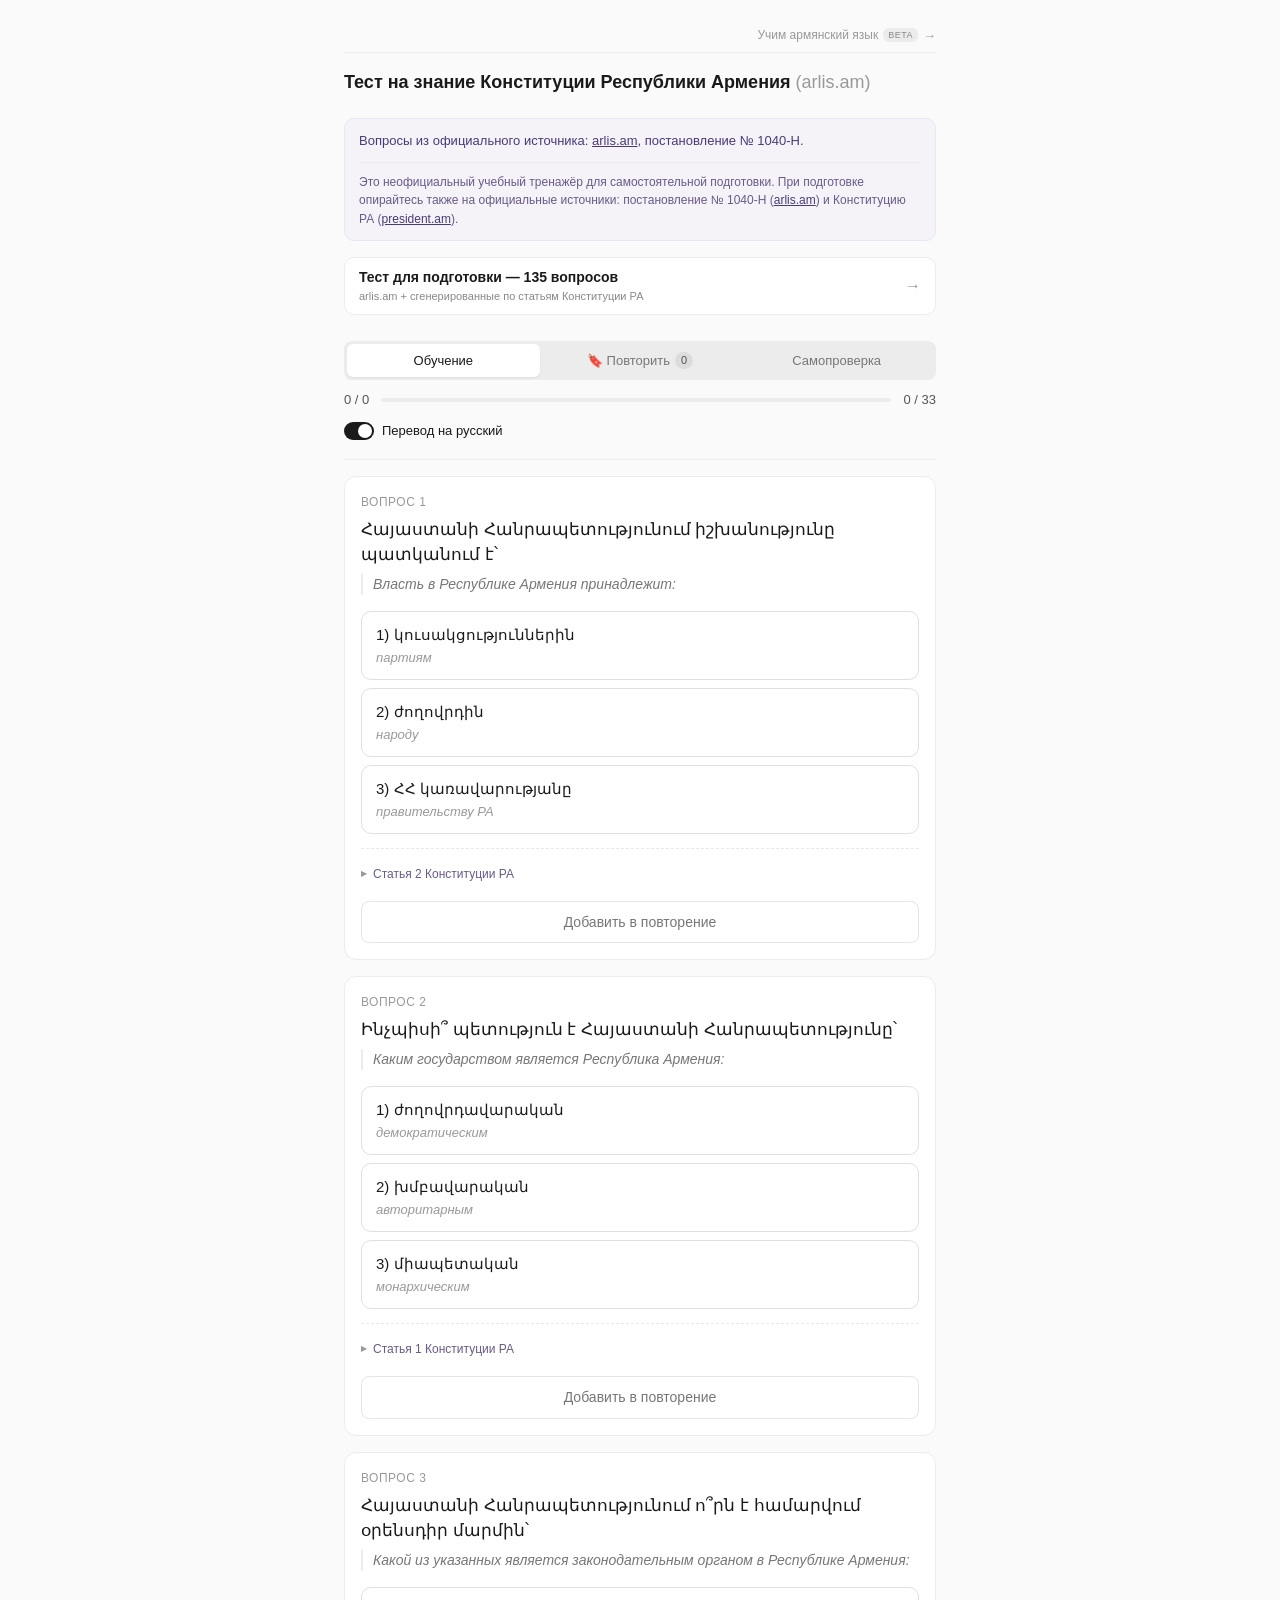
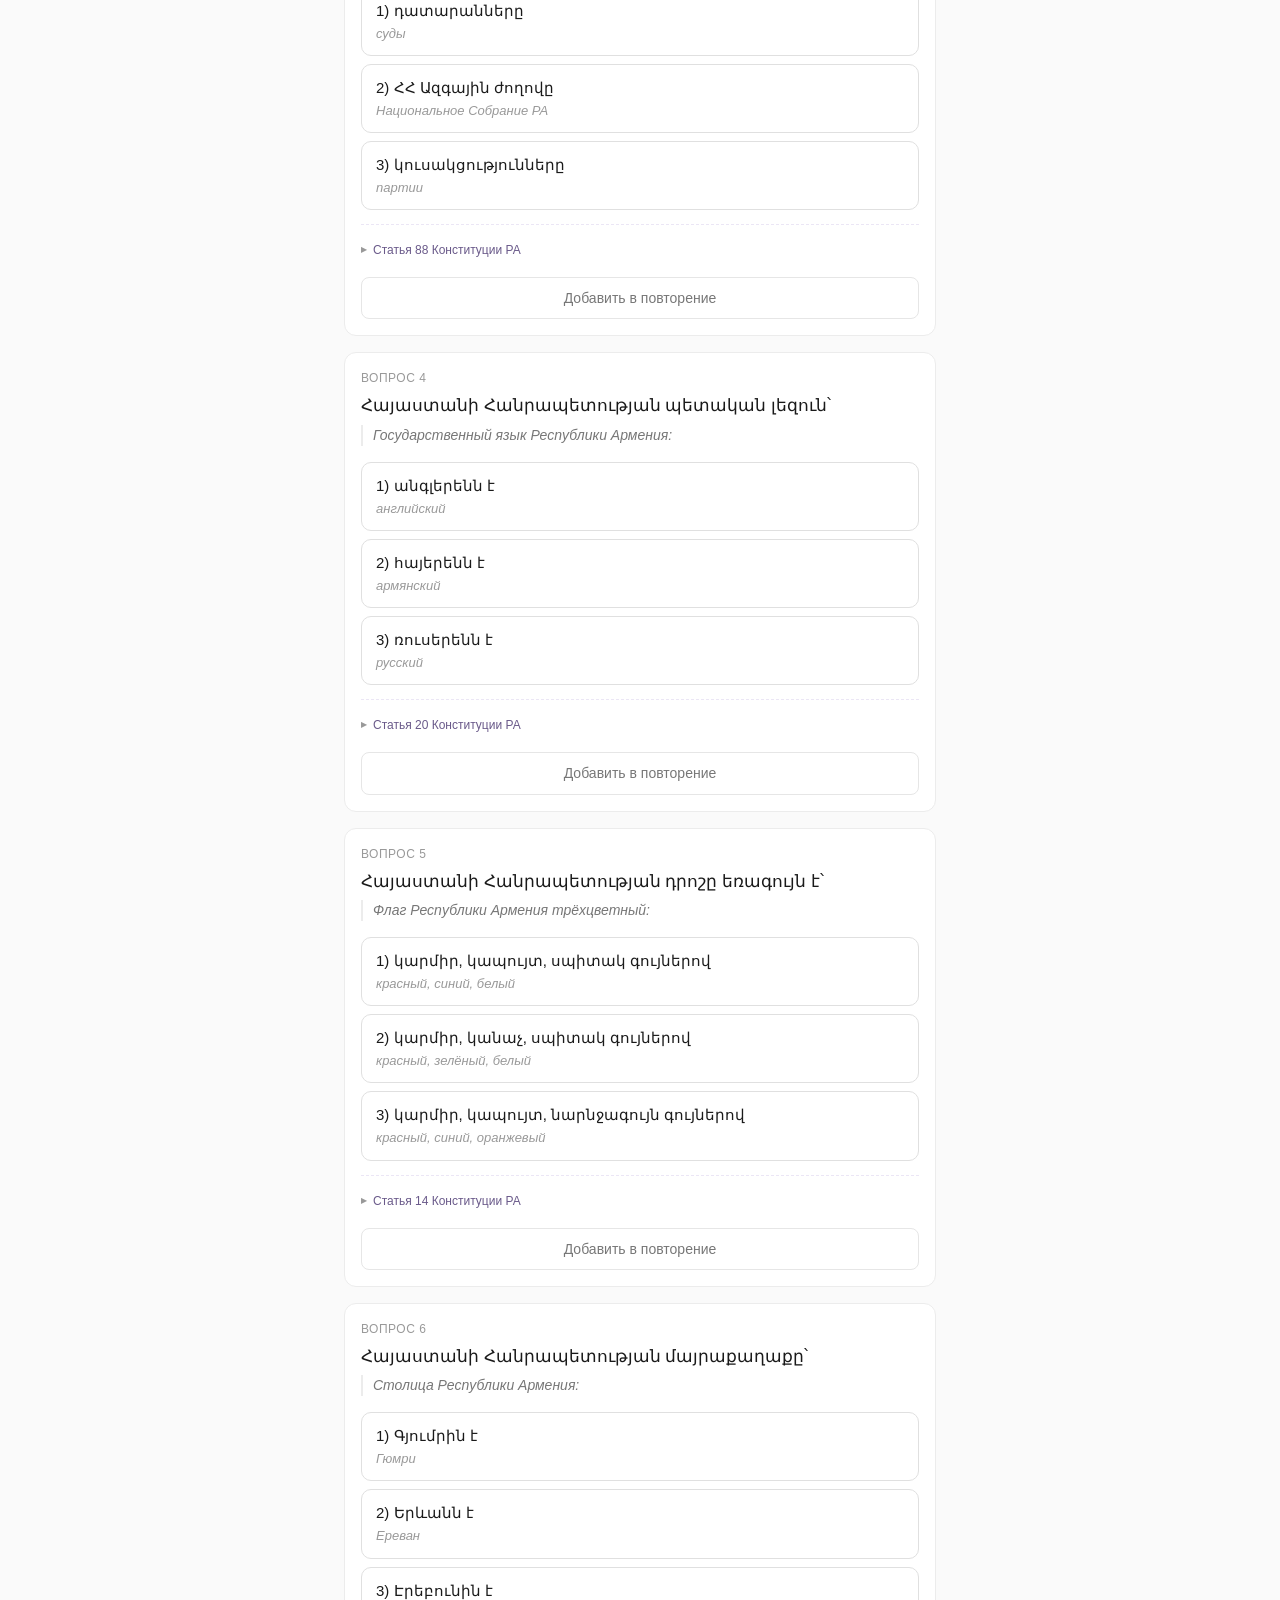
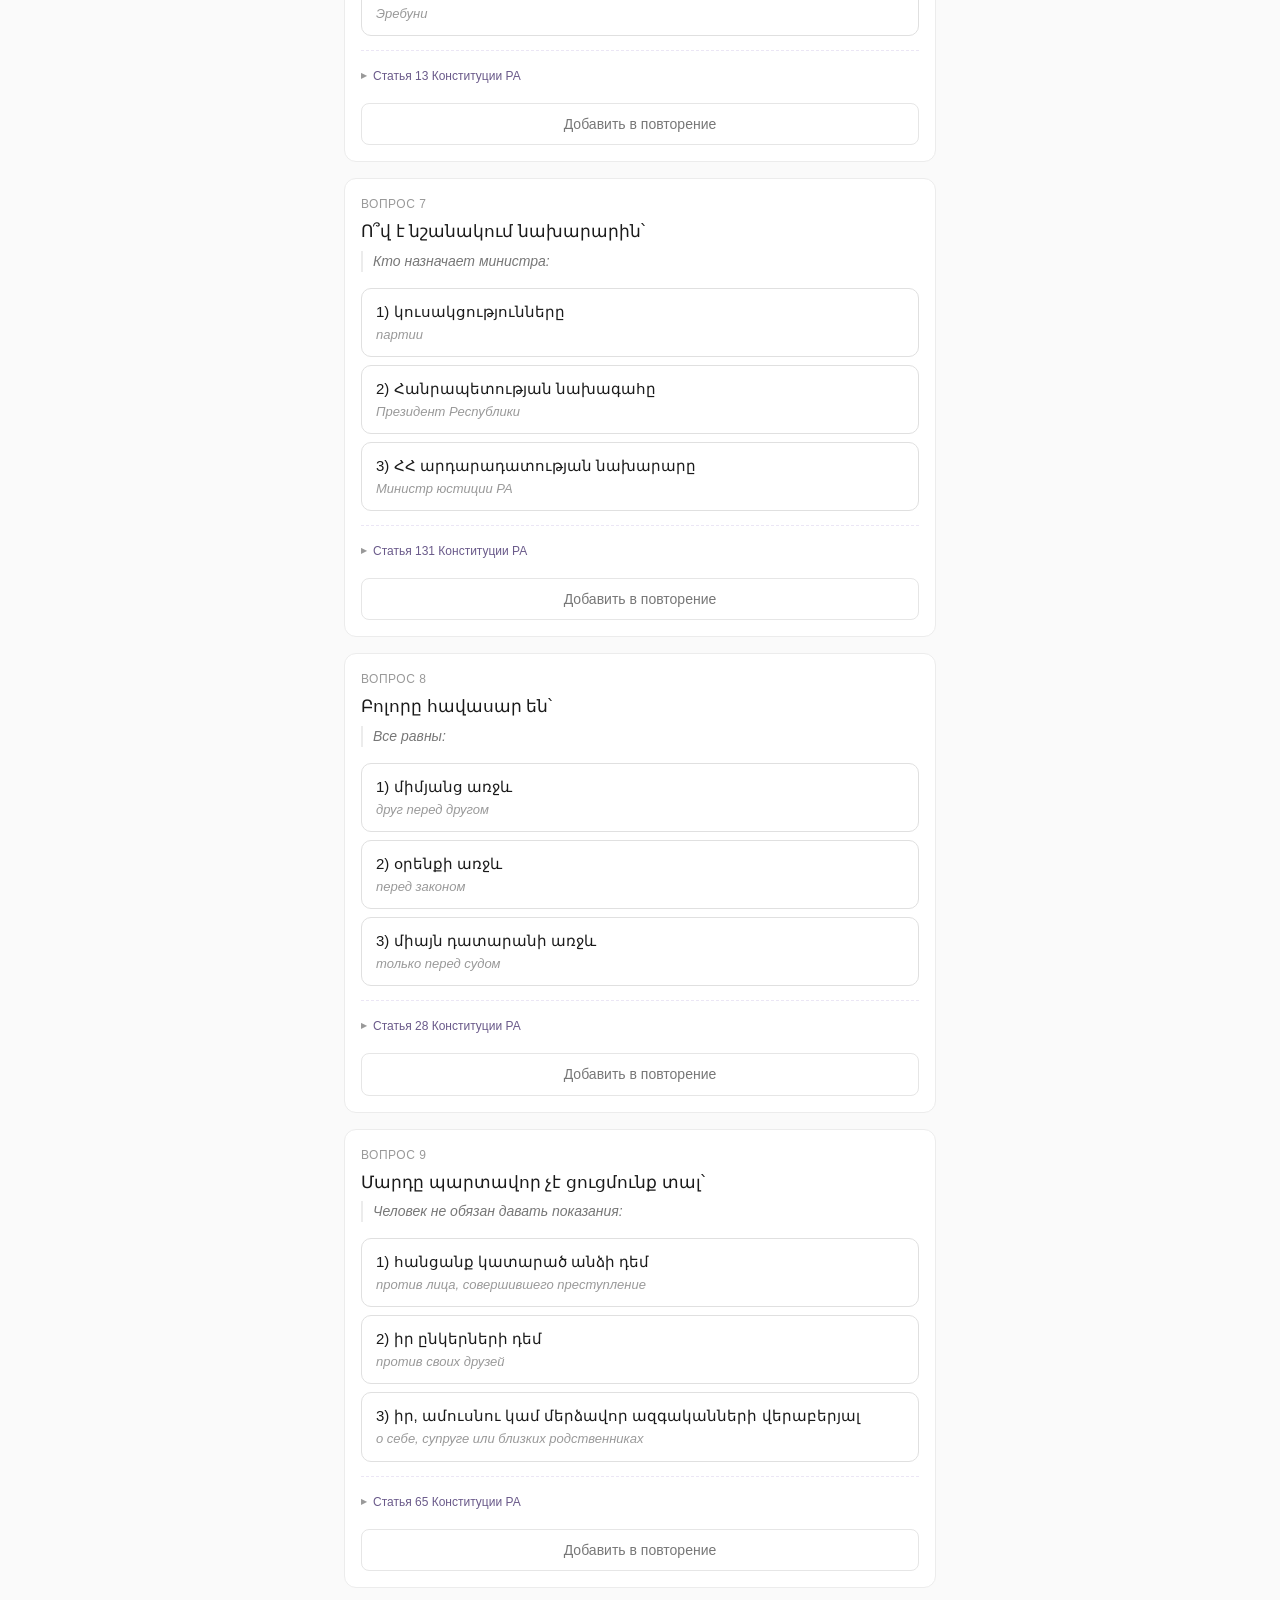
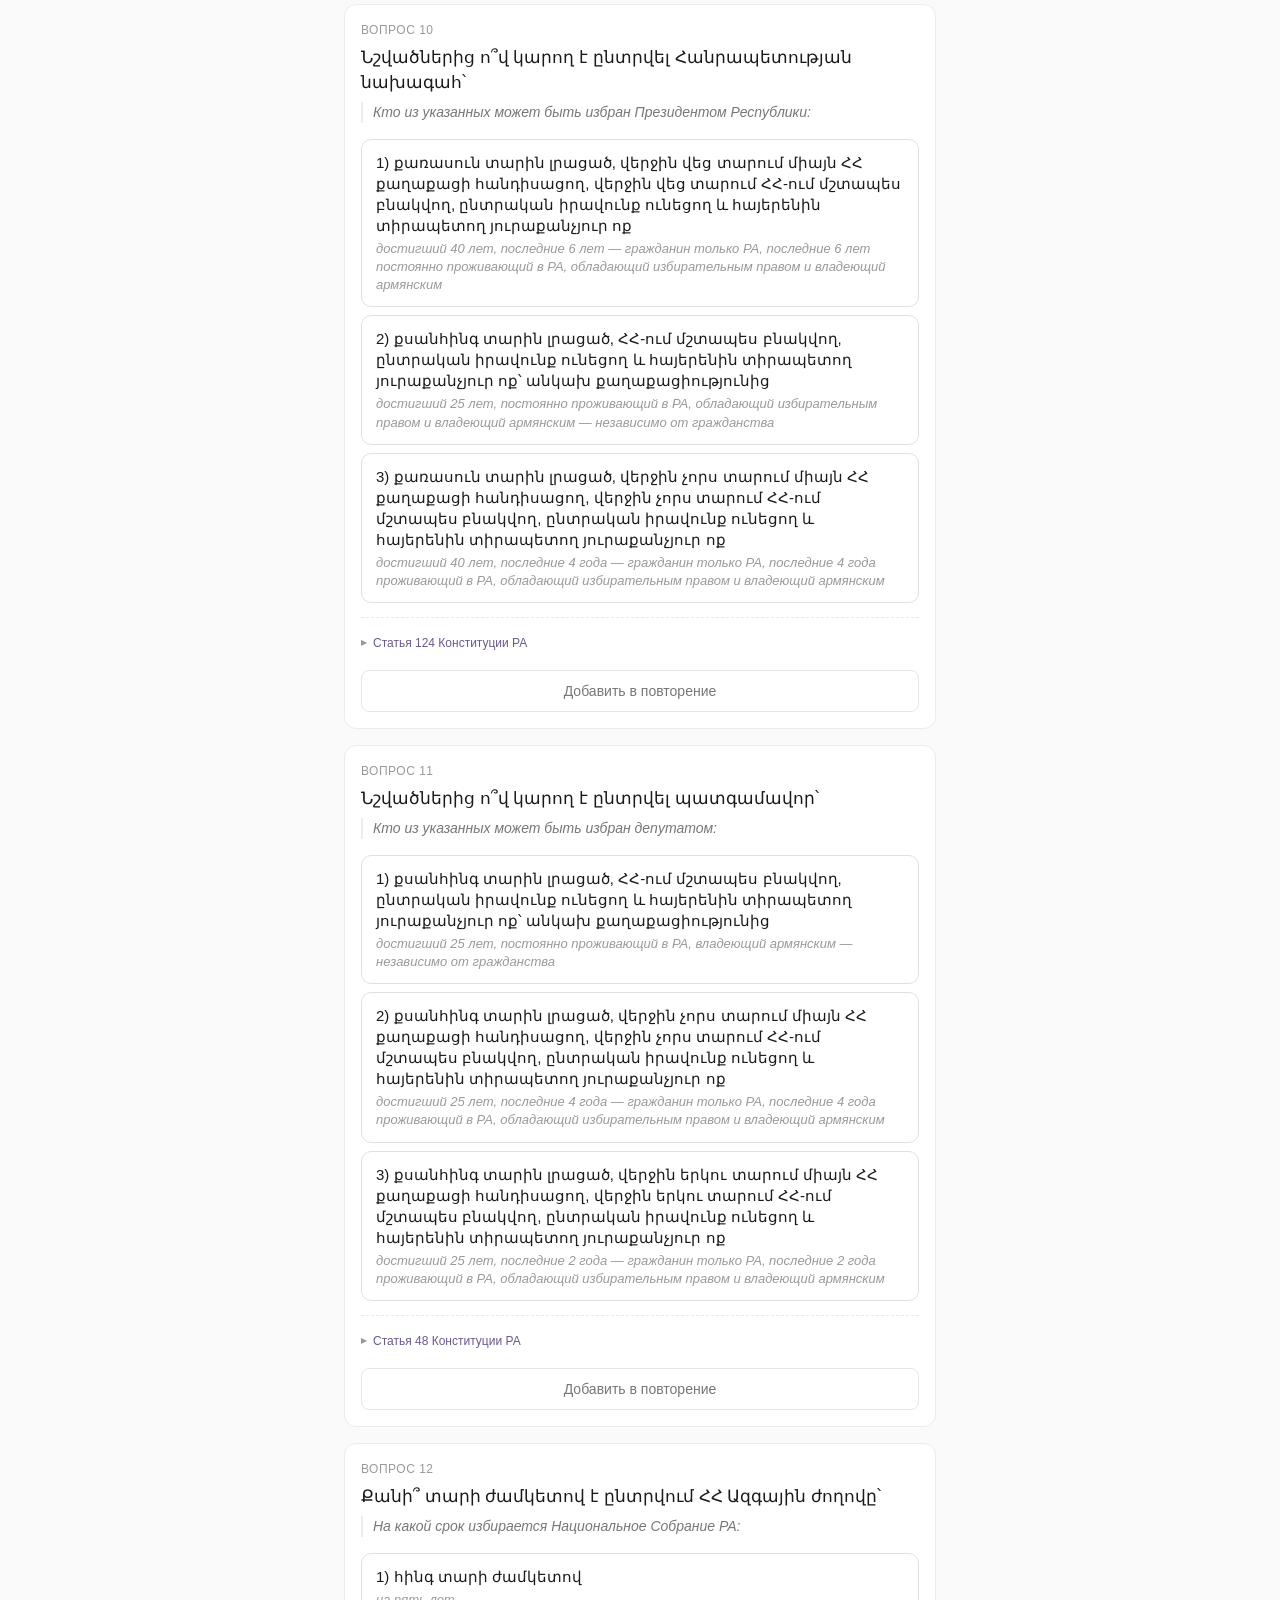
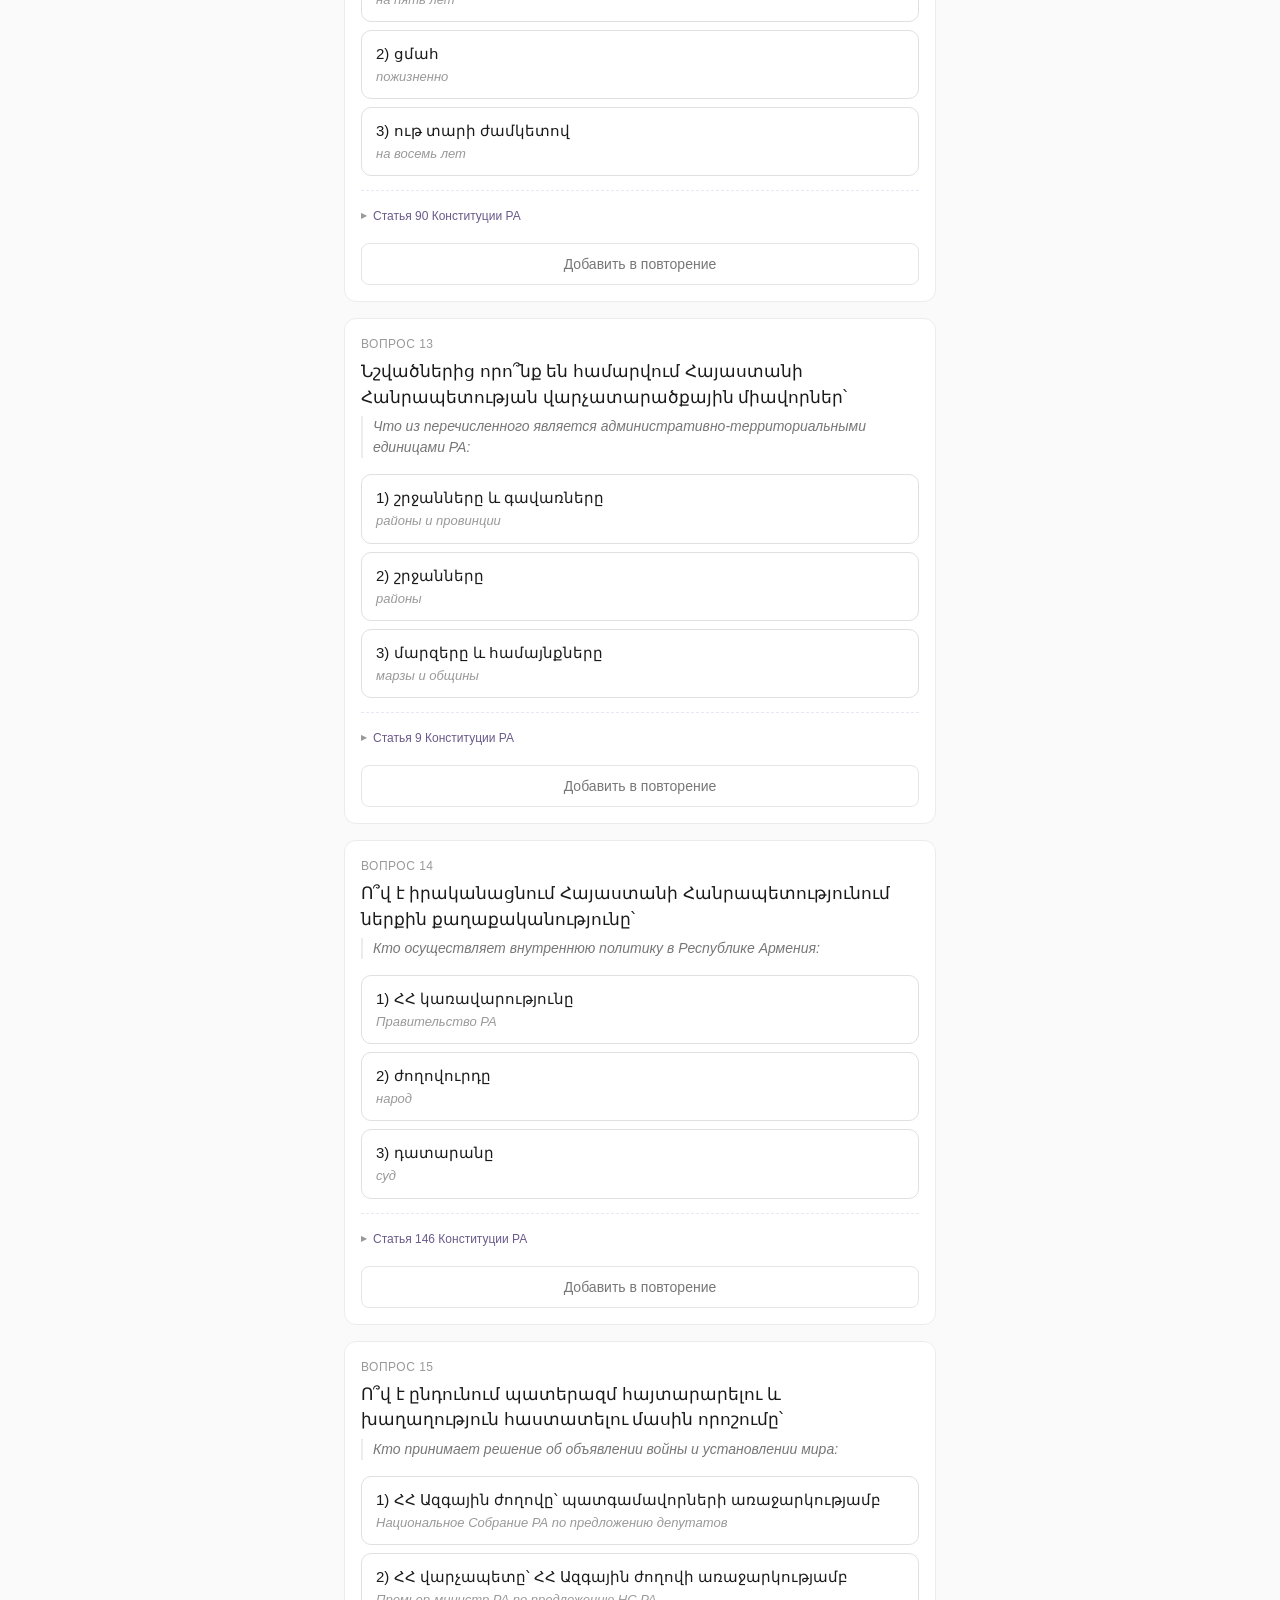
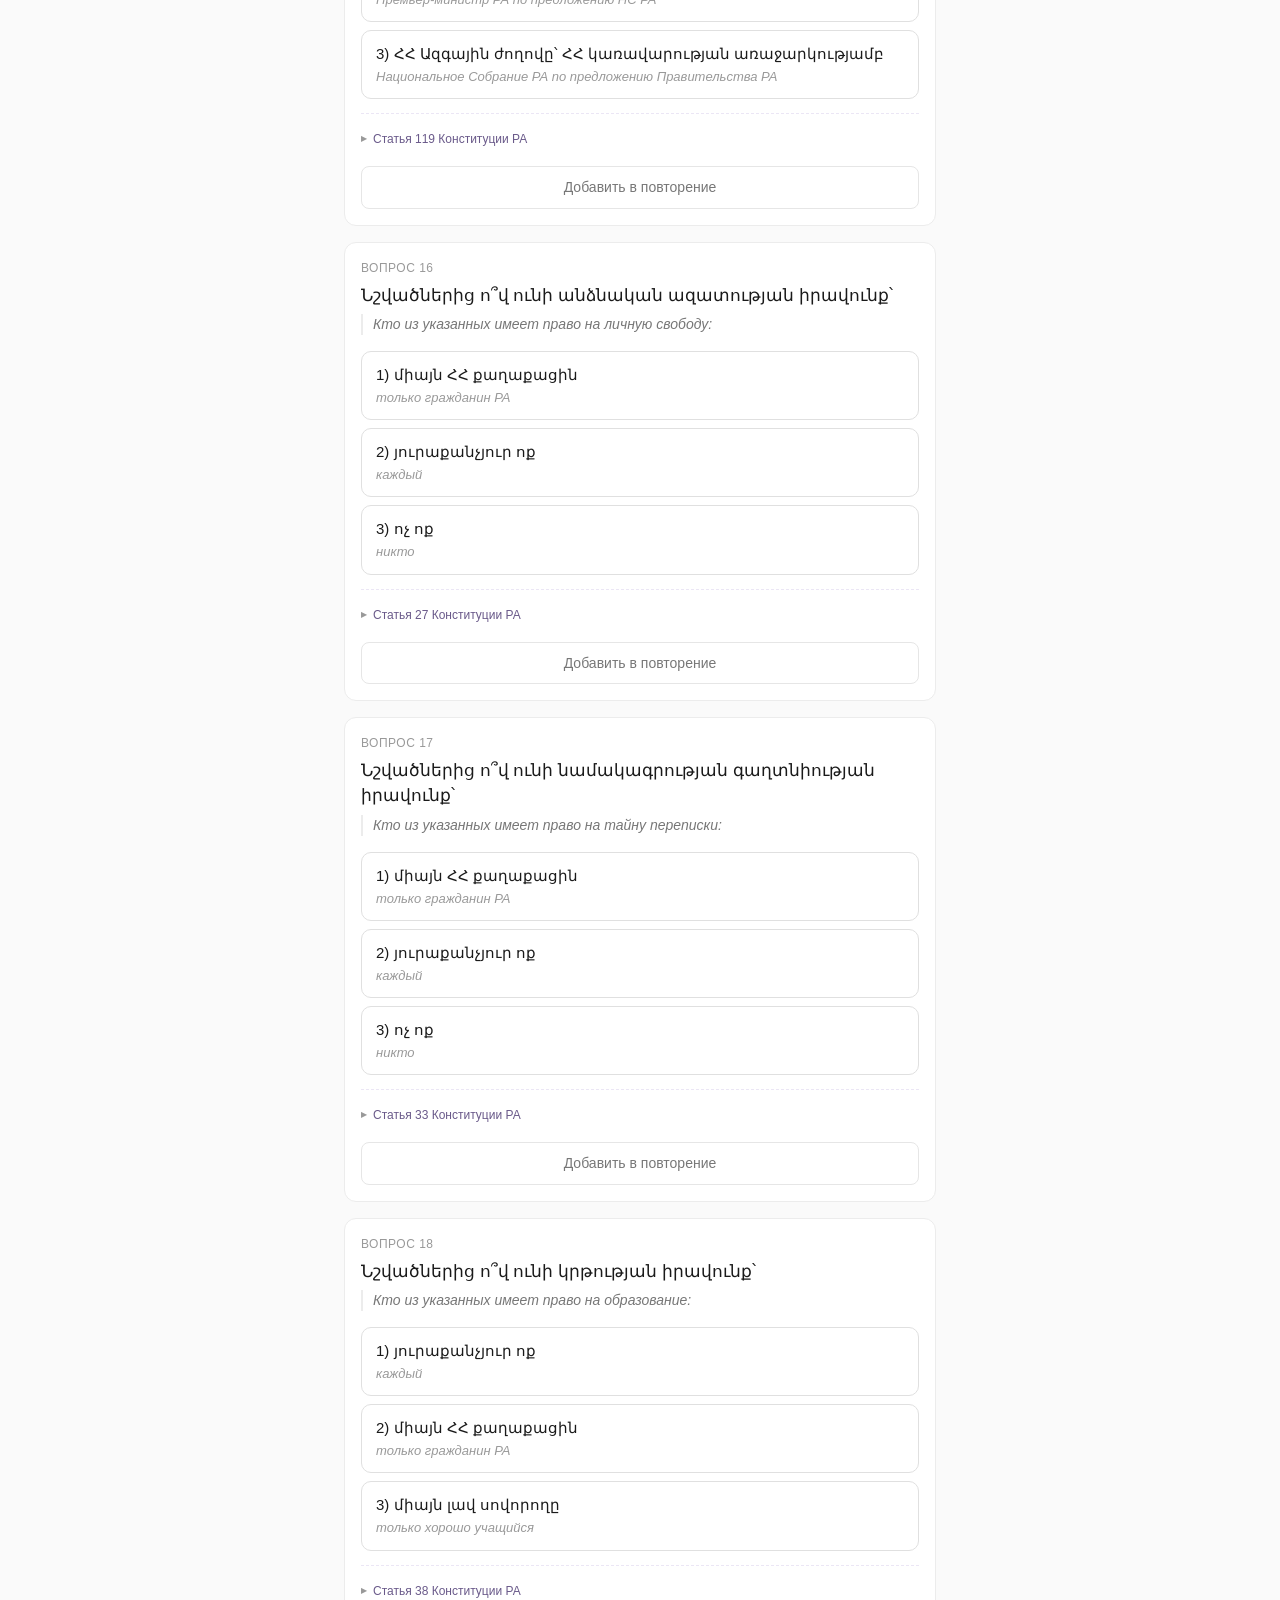
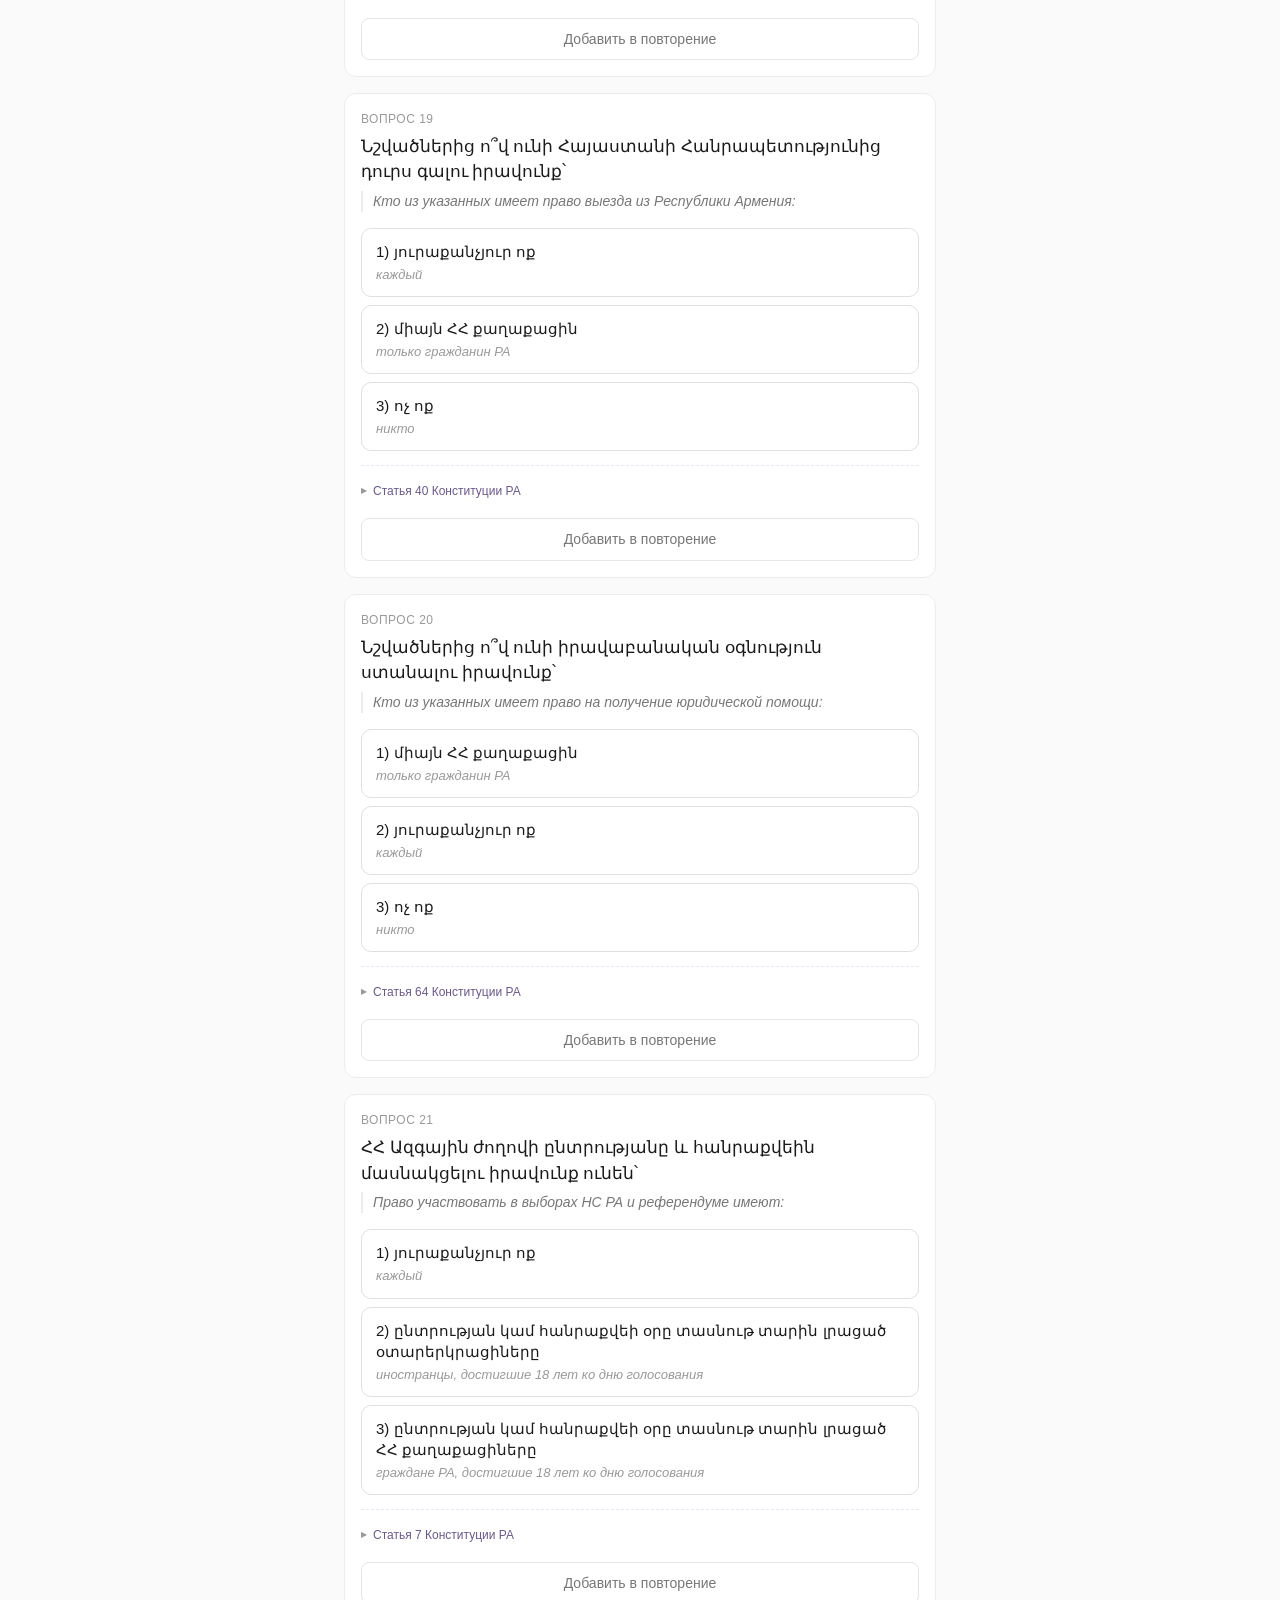
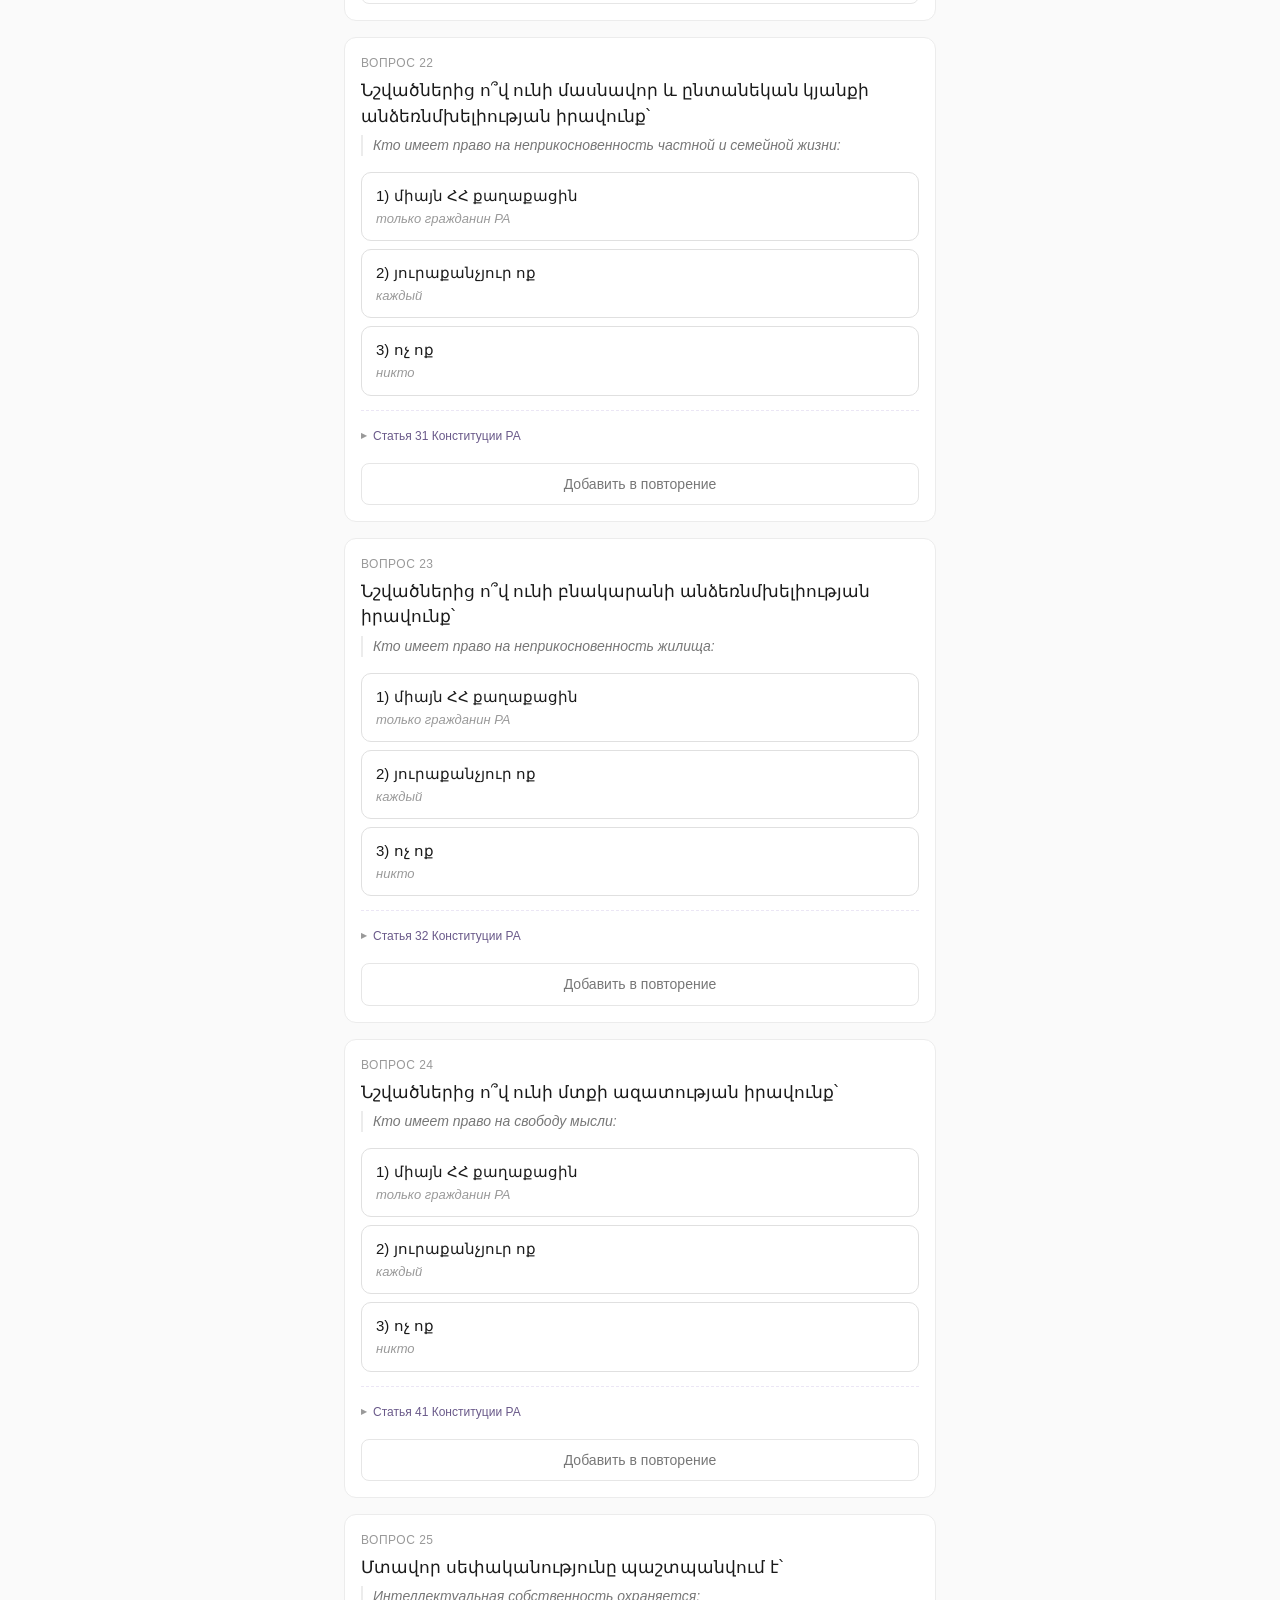
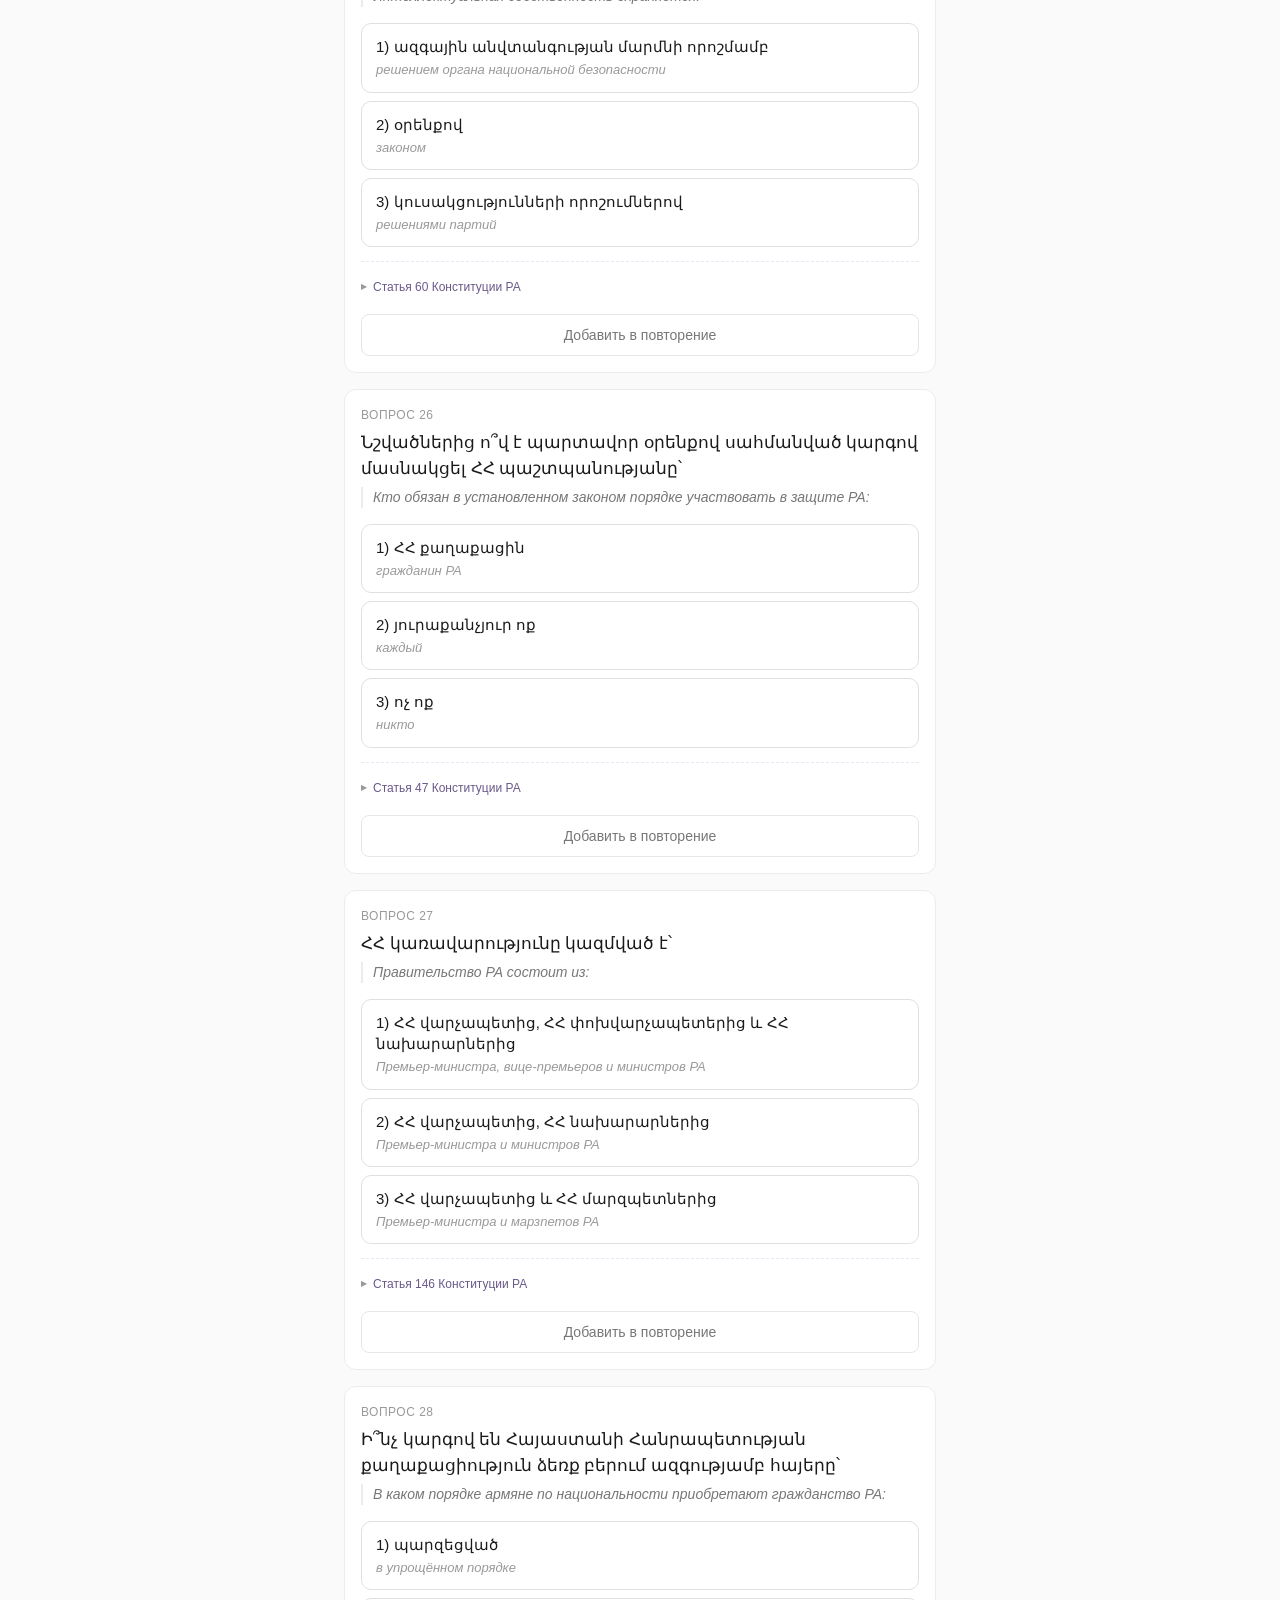
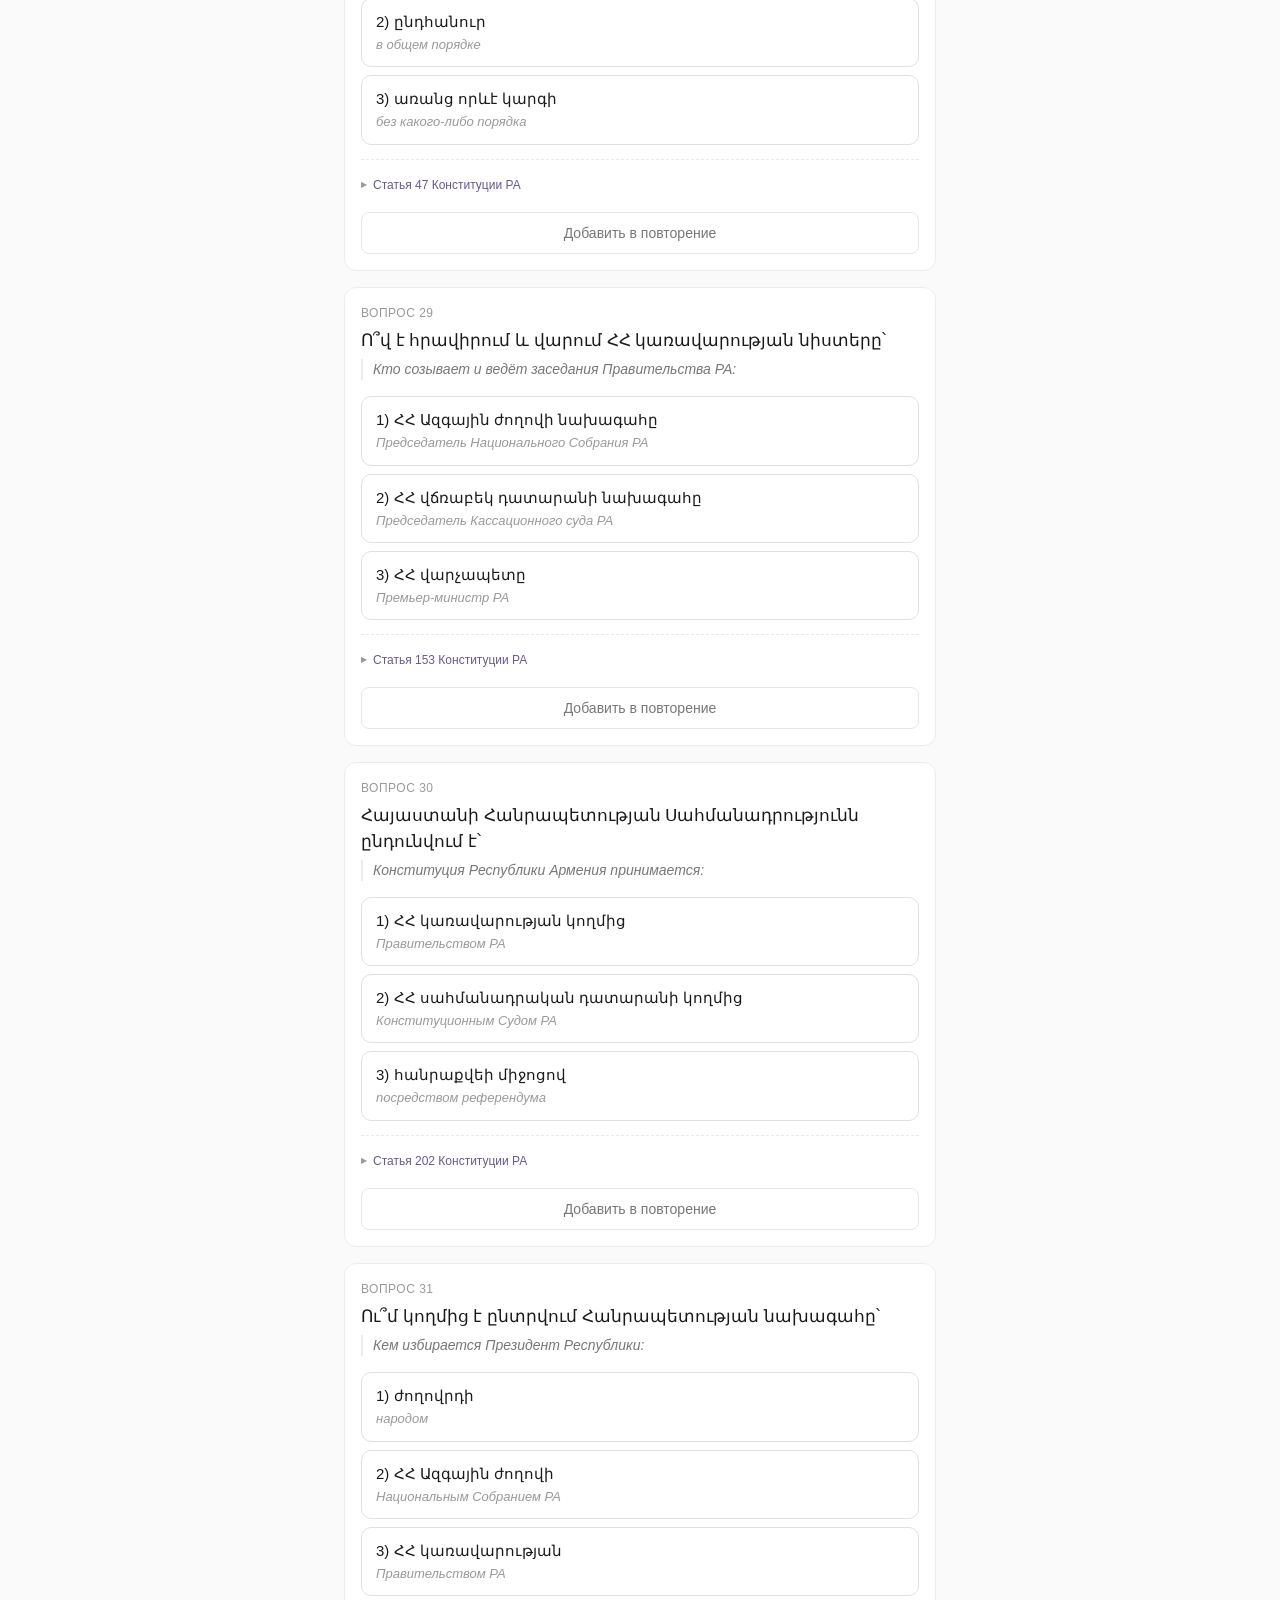
==== index.html @ f910f3e5 "«Повторить» — отдельный режим, крупные кнопки, кеш-бастинг - Третья вкладка «🔖 Повторить · N» рядом " ====
<!DOCTYPE html>
<html lang="hy">
<head>
<meta charset="UTF-8" />
<meta name="viewport" content="width=device-width, initial-scale=1.0, viewport-fit=cover" />
<meta name="theme-color" content="#ffffff" />
<title>Թեստ ՀՀ Սահմանադրության / Тест по Конституции РА</title>
<link rel="stylesheet" href="styles.css?v=2" />
</head>
<body data-test="official">

<div class="loader-overlay" id="loader" aria-hidden="true">
  <div class="spinner"></div>
  <div class="loader-text">
    Собираем вопросы…
  </div>
</div>
<div class="container">
  <nav class="top-nav">
    <a class="lang-link" href="https://astromech-dev.github.io/armenian-language/" target="_blank" rel="noopener">
      Учим армянский язык<span class="lang-beta">beta</span><span class="lang-arrow">→</span>
    </a>
  </nav>

  <header>
    <h1>Тест на знание Конституции Республики Армения <span style="color:#999;font-weight:500;">(arlis.am)</span></h1>
  </header>

  <div class="section-intro">
    <p>Вопросы из официального источника: <a href="https://arlis.am/hy/acts/122105" target="_blank" rel="noopener">arlis.am</a>, постановление № 1040-Н.</p>
    <p class="disclaimer">Это неофициальный учебный тренажёр для самостоятельной подготовки. При подготовке опирайтесь также на официальные источники: постановление № 1040-Н (<a href="https://arlis.am/hy/acts/122105" target="_blank" rel="noopener">arlis.am</a>) и Конституцию РА (<a href="https://www.president.am/hy/constitution-2015/" target="_blank" rel="noopener">president.am</a>).</p>
  </div>

  <a class="transition-btn" href="./full.html" data-count="full">
    <span class="btn-text">
      <strong>Тест для подготовки — <span class="tb-count">…</span> <span class="tb-word">вопросов</span></strong>
      <span class="btn-hint">arlis.am + сгенерированные по статьям Конституции РА</span>
    </span>
    <span class="btn-arrow">→</span>
  </a>


  <div class="sticky-controls">
    <div class="mode-toggle" role="tablist" aria-label="Режим">
      <button type="button" class="mode-btn active" data-mode="learn" role="tab" aria-selected="true">Обучение</button>
      <button type="button" class="mode-btn" data-mode="repeat" role="tab" aria-selected="false">🔖 Повторить<span class="tab-count" id="repeatCount">0</span></button>
      <button type="button" class="mode-btn" data-mode="test" role="tab" aria-selected="false">Самопроверка</button>
    </div>
    <div class="progress">
    <span class="score" id="score">0 / 0</span>
    <div class="progress-bar"><div class="progress-fill" id="progressFill"></div></div>
    <span class="score" id="counter">0 / 33</span>
  </div>
    <div class="ru-toggle">
      <button type="button" class="ru-btn" id="ruBtn" aria-pressed="true" title="Показывать или скрывать русский перевод">
        <span class="ru-switch"><span class="ru-knob"></span></span>
        <span class="ru-label">Перевод на русский</span>
      </button>
    </div>
    <div class="repeat-actions" id="repeatActions">
      <button type="button" class="ra-btn" id="repeatRetryBtn">Пройти заново</button>
      <button type="button" class="ra-btn" id="repeatClearBtn">Очистить список</button>
    </div>
  </div>

  <main id="quiz"></main>

  <div class="controls">
    <button class="action secondary" id="resetBtn">Заново</button>
  </div>

  <footer>
    <div id="footerCounts"></div>
    <div class="footer-updated">Последнее обновление: <span id="lastUpdated"></span></div>
  </footer>
</div>

<script src="articles.js?v=2"></script>
<script src="questions-official.js?v=2"></script>
<script src="config.js?v=2"></script>
<script src="app.js?v=2"></script>
</body>
</html>
---- styles.css ----
/* Общие стили теста по Конституции РА (для index.html и full.html) */
*,*::before,*::after { box-sizing: border-box; }
  html, body { margin: 0; padding: 0; }
  body {
    font-family: -apple-system, BlinkMacSystemFont, "Segoe UI", Roboto, "Helvetica Neue", Arial, sans-serif;
    background: #fafafa;
    color: #1a1a1a;
    line-height: 1.5;
    -webkit-font-smoothing: antialiased;
    padding: env(safe-area-inset-top) env(safe-area-inset-right) env(safe-area-inset-bottom) env(safe-area-inset-left);
  }
  .container {
    max-width: 640px;
    margin: 0 auto;
    padding: 16px;
  }
  header {
    padding: 4px 0 12px;
    margin-bottom: 12px;
  }
  .top-nav {
    display: flex;
    justify-content: flex-end;
    align-items: center;
    padding: 2px 0 8px;
    margin-bottom: 14px;
    border-bottom: 1px solid #ececec;
  }
  .lang-link {
    display: inline-flex;
    align-items: center;
    gap: 5px;
    flex-shrink: 0;
    font-size: 12px;
    color: #999;
    text-decoration: none;
    white-space: nowrap;
    -webkit-tap-highlight-color: transparent;
    transition: color 0.15s ease;
  }
  .lang-link:hover { color: #4a3a7a; }
  .lang-beta {
    font-size: 9px;
    text-transform: uppercase;
    letter-spacing: 0.5px;
    background: #ececec;
    color: #888;
    padding: 1px 5px;
    border-radius: 6px;
    line-height: 1.4;
  }
  .lang-arrow { font-size: 13px; line-height: 1; }
  .sticky-controls {
    position: sticky;
    top: 0;
    z-index: 10;
    background: #fafafa;
    padding: 10px 0 12px;
    border-bottom: 1px solid #ececec;
    margin-bottom: 16px;
  }
  .sticky-controls .mode-toggle { margin-top: 0; }
  .sticky-controls .progress { margin-top: 10px; }
  h1 {
    font-size: 16px;
    font-weight: 600;
    margin: 0;
    color: #1a1a1a;
  }
  .subtitle {
    font-size: 13px;
    color: #777;
    margin-top: 2px;
  }
  .progress {
    display: flex;
    justify-content: space-between;
    align-items: center;
    margin-top: 12px;
    font-size: 13px;
    color: #555;
  }
  .progress-bar {
    flex: 1;
    height: 4px;
    background: #ececec;
    border-radius: 2px;
    margin: 0 12px;
    overflow: hidden;
  }
  .progress-fill {
    height: 100%;
    background: #1a1a1a;
    width: 0%;
    transition: width 0.3s ease;
  }
  .score {
    font-variant-numeric: tabular-nums;
  }
  .mode-toggle {
    display: flex;
    gap: 4px;
    margin-top: 12px;
    background: #ececec;
    border-radius: 8px;
    padding: 3px;
  }
  .mode-btn {
    flex: 1;
    background: transparent;
    border: none;
    padding: 8px 6px;
    font-size: 12px;
    white-space: nowrap;
    font-weight: 500;
    color: #777;
    border-radius: 6px;
    cursor: pointer;
    font-family: inherit;
    -webkit-tap-highlight-color: transparent;
    transition: background 0.15s ease, color 0.15s ease;
    line-height: 1.2;
  }
  .mode-btn.active {
    background: #ffffff;
    color: #1a1a1a;
    box-shadow: 0 1px 2px rgba(0,0,0,0.06);
  }
  /* Переключатель русского перевода (только в режиме «Обучение»). */
  .ru-toggle {
    margin-top: 10px;
  }
  body.repeat-mode .ru-toggle { margin-top: 10px; }
  body.test-mode .ru-toggle { display: none; }
  .ru-btn {
    display: inline-flex;
    align-items: center;
    gap: 8px;
    background: transparent;
    border: none;
    padding: 2px 0;
    font-family: inherit;
    font-size: 13px;
    color: #777;
    cursor: pointer;
    -webkit-tap-highlight-color: transparent;
    transition: color 0.15s ease;
  }
  .ru-btn[aria-pressed="true"] { color: #1a1a1a; }
  .ru-switch {
    position: relative;
    flex: 0 0 auto;
    width: 30px;
    height: 18px;
    background: #dcdcdc;
    border-radius: 9px;
    transition: background 0.15s ease;
  }
  .ru-btn[aria-pressed="true"] .ru-switch { background: #1a1a1a; }
  .ru-knob {
    position: absolute;
    top: 2px;
    left: 2px;
    width: 14px;
    height: 14px;
    background: #ffffff;
    border-radius: 50%;
    box-shadow: 0 1px 2px rgba(0,0,0,0.15);
    transition: transform 0.15s ease;
  }
  .ru-btn[aria-pressed="true"] .ru-knob { transform: translateX(12px); }
  /* --- Список «на повторение»: режим «Повторить» и метка на карточке --- */
  .tab-count {
    display: inline-block;
    margin-left: 5px;
    min-width: 18px;
    padding: 0 5px;
    border-radius: 9px;
    background: #dcdcdc;
    color: #555;
    font-size: 11px;
    line-height: 17px;
    font-variant-numeric: tabular-nums;
    vertical-align: 1px;
  }
  .mode-btn.active .tab-count { background: #1a1a1a; color: #ffffff; }
  /* Действия над списком нужны только внутри режима «Повторить». */
  .repeat-actions { display: none; }
  body.repeat-mode .repeat-actions {
    display: flex;
    gap: 8px;
    margin-top: 10px;
  }
  .ra-btn {
    background: transparent;
    border: 1px solid #e0e0e0;
    border-radius: 6px;
    padding: 6px 12px;
    font-size: 13px;
    color: #777;
    cursor: pointer;
    font-family: inherit;
    -webkit-tap-highlight-color: transparent;
    transition: color 0.15s ease, border-color 0.15s ease;
  }
  .ra-btn:hover:not(:disabled) { color: #1a1a1a; border-color: #c9c9c9; }
  .ra-btn:disabled { opacity: 0.45; cursor: default; }
  /* Метка «в повторение» — крупная кнопка внизу карточки, доступна всегда:
     и до ответа, и после правильного ответа. */
  .mark-btn {
    display: flex;
    align-items: center;
    justify-content: center;
    gap: 8px;
    width: 100%;
    margin-top: 14px;
    padding: 11px 12px;
    background: #ffffff;
    border: 1px solid #e6e6e6;
    border-radius: 8px;
    font-family: inherit;
    font-size: 14px;
    color: #777;
    line-height: 1.3;
    cursor: pointer;
    -webkit-tap-highlight-color: transparent;
    transition: background 0.15s ease, border-color 0.15s ease, color 0.15s ease;
  }
  .mark-btn .mark-icon { font-size: 13px; }
  .mark-btn .mark-icon[hidden] { display: none; }
  .mark-btn:hover { color: #1a1a1a; border-color: #c9c9c9; }
  .mark-btn[aria-pressed="true"] {
    background: #fdf4e6;
    border-color: #f0dcb4;
    color: #8a5a12;
    font-weight: 500;
  }
  .empty-state {
    background: #ffffff;
    border: 1px dashed #dcdcdc;
    border-radius: 12px;
    padding: 28px 20px;
    text-align: center;
    font-size: 14px;
    line-height: 1.7;
    color: #777;
  }
  .es-pill {
    display: inline-block;
    background: #fdf4e6;
    border: 1px solid #f0dcb4;
    color: #8a5a12;
    border-radius: 12px;
    padding: 1px 8px;
    font-size: 12px;
    white-space: nowrap;
  }
  /* Скрытие перевода: в режиме теста — всегда, в обучении — по переключателю. */
  body.test-mode .q-ru,
  body.test-mode .opt-ru,
  body.test-mode .ru-only,
  body.no-ru .q-ru,
  body.no-ru .opt-ru,
  body.no-ru .ru-only {
    display: none !important;
  }
  .question {
    background: #ffffff;
    border: 1px solid #ececec;
    border-radius: 12px;
    padding: 16px;
    margin-bottom: 16px;
    scroll-margin-top: 130px;
  }
  .q-head {
    display: flex;
    justify-content: space-between;
    align-items: center;
    gap: 8px;
    margin-bottom: 6px;
  }
  .q-num {
    margin-right: auto;
    font-size: 12px;
    color: #999;
    text-transform: uppercase;
    letter-spacing: 0.5px;
  }
  .q-badge {
    display: inline-flex;
    align-items: center;
    gap: 4px;
    font-size: 11px;
    padding: 2px 8px;
    border-radius: 10px;
    font-weight: 500;
    line-height: 1.4;
    white-space: nowrap;
  }
  .q-badge.official {
    background: #e8f4ea;
    color: #1b5e20;
  }
  .q-badge.generated {
    background: #f0ecf8;
    color: #4a3a7a;
  }
  .q-badge .badge-ru { font-weight: 400; }
  body.test-mode .q-badge .badge-ru { display: none; }
  .loader-overlay {
    position: fixed;
    inset: 0;
    background: rgba(250, 250, 250, 0.96);
    display: none;
    align-items: center;
    justify-content: center;
    z-index: 100;
    flex-direction: column;
    gap: 18px;
    padding: env(safe-area-inset-top) env(safe-area-inset-right) env(safe-area-inset-bottom) env(safe-area-inset-left);
  }
  .loader-overlay.show { display: flex; }
  .spinner {
    width: 38px;
    height: 38px;
    border: 3px solid #ececec;
    border-top-color: #1a1a1a;
    border-radius: 50%;
    animation: spin 0.8s linear infinite;
  }
  @keyframes spin {
    to { transform: rotate(360deg); }
  }
  .loader-text {
    font-size: 14px;
    color: #555;
    text-align: center;
    line-height: 1.5;
    max-width: 280px;
  }
  .loader-text .ru-only { display: block; color: #999; font-size: 13px; margin-top: 2px; }
  .section-intro {
    background: #f5f3f8;
    border: 1px solid #ebe6f5;
    border-radius: 10px;
    padding: 12px 14px;
    margin-bottom: 16px;
    font-size: 13px;
    color: #4a3a7a;
    line-height: 1.55;
  }
  .section-intro p { margin: 0; }
  .section-intro p + p { margin-top: 8px; }
  .section-intro .disclaimer {
    margin-top: 10px;
    padding-top: 10px;
    border-top: 1px solid #ebe6f5;
    font-size: 12px;
    color: #6a5a8a;
  }
  .test-mode-only { display: none; }
  body.test-mode .test-mode-only { display: block; }
  .section-intro a {
    color: #4a3a7a;
    text-decoration: underline;
  }
  .section-intro .ru-only {
    display: block;
    margin-top: 6px;
    color: #6a5a8a;
  }
  .tag-ref {
    display: inline-block;
    font-size: 11px;
    padding: 1px 7px;
    border-radius: 9px;
    font-weight: 500;
    white-space: nowrap;
    vertical-align: baseline;
    line-height: 1.7;
  }
  .tag-ref.tag-official {
    background: #e8f4ea;
    color: #1b5e20;
  }
  .tag-ref.tag-generated {
    background: #ebe6f5;
    color: #4a3a7a;
  }
  .back-link {
    display: inline-flex;
    align-items: center;
    gap: 6px;
    text-decoration: none;
    color: #555;
    font-size: 13px;
    padding: 6px 10px 6px 6px;
    margin: -6px 0 8px -6px;
    border-radius: 8px;
    transition: background 0.15s ease, color 0.15s ease;
    -webkit-tap-highlight-color: transparent;
  }
  .back-link:hover { background: #ececec; color: #1a1a1a; }
  .back-link .back-arrow {
    font-size: 16px;
    line-height: 1;
  }
  .back-link .back-text {
    line-height: 1.3;
  }
  .back-link .ru-only {
    display: inline;
    color: #999;
    margin-left: 4px;
  }
  body.test-mode .back-link .ru-only { display: none; }
  .q-hy {
    font-size: 16px;
    font-weight: 500;
    margin-bottom: 6px;
    color: #1a1a1a;
  }
  .q-ru {
    font-size: 14px;
    color: #777;
    font-style: italic;
    margin-bottom: 16px;
    padding-left: 10px;
    border-left: 2px solid #ececec;
  }
  .options {
    display: flex;
    flex-direction: column;
    gap: 8px;
  }
  .option {
    display: block;
    width: 100%;
    text-align: left;
    background: #ffffff;
    border: 1px solid #e0e0e0;
    border-radius: 10px;
    padding: 12px 14px;
    font-size: 15px;
    color: #1a1a1a;
    cursor: pointer;
    transition: background 0.15s ease, border-color 0.15s ease;
    font-family: inherit;
    line-height: 1.4;
    -webkit-tap-highlight-color: transparent;
  }
  .option:hover:not(:disabled) {
    background: #f5f5f5;
  }
  .option:active:not(:disabled) {
    background: #ececec;
  }
  .option:disabled {
    cursor: default;
  }
  .option .opt-ru {
    display: block;
    font-size: 13px;
    color: #999;
    margin-top: 4px;
    font-style: italic;
  }
  .option.correct {
    background: #ecf8ee;
    border-color: #4caf50;
    color: #1b5e20;
  }
  .option.correct .opt-ru { color: #4a7a4f; }
  .option.wrong {
    background: #fdecec;
    border-color: #e53935;
    color: #b71c1c;
  }
  .option.wrong .opt-ru { color: #a06060; }
  .option.muted {
    opacity: 0.55;
  }
  .feedback {
    margin-top: 12px;
    padding: 10px 12px;
    border-radius: 8px;
    font-size: 13px;
    display: none;
  }
  .feedback.show { display: block; }
  .feedback.ok {
    background: #ecf8ee;
    color: #1b5e20;
  }
  .feedback.err {
    background: #fdecec;
    color: #b71c1c;
  }
  .controls {
    display: flex;
    gap: 8px;
    margin-top: 16px;
  }
  button.action {
    flex: 1;
    background: #1a1a1a;
    color: #fff;
    border: none;
    border-radius: 10px;
    padding: 14px;
    font-size: 15px;
    font-weight: 500;
    cursor: pointer;
    font-family: inherit;
    -webkit-tap-highlight-color: transparent;
  }
  button.action:active { background: #333; }
  button.action.secondary {
    background: #ffffff;
    color: #1a1a1a;
    border: 1px solid #ececec;
  }
  .summary {
    background: #ffffff;
    border: 1px solid #ececec;
    border-radius: 12px;
    padding: 20px;
    text-align: center;
    margin-bottom: 16px;
  }
  .summary h2 {
    margin: 0 0 8px;
    font-size: 18px;
  }
  .summary .result {
    font-size: 32px;
    font-weight: 600;
    margin: 12px 0 4px;
    font-variant-numeric: tabular-nums;
  }
  .summary .pass {
    color: #1b5e20;
    font-size: 14px;
    margin-bottom: 8px;
  }
  .summary .fail {
    color: #b71c1c;
    font-size: 14px;
    margin-bottom: 8px;
  }
  .summary .note {
    font-size: 13px;
    color: #777;
    margin-top: 8px;
  }
  footer {
    text-align: center;
    font-size: 12px;
    color: #999;
    padding: 24px 0 16px;
  }
  .footer-updated {
    margin-top: 4px;
    font-size: 11px;
    color: #bbb;
  }
  .article-info {
    margin-top: 14px;
    padding-top: 12px;
    border-top: 1px dashed #ebe6f5;
  }
  .article-info summary {
    cursor: pointer;
    font-size: 12px;
    color: #6a5a8a;
    list-style: none;
    display: flex;
    align-items: center;
    gap: 6px;
    user-select: none;
    -webkit-tap-highlight-color: transparent;
    padding: 4px 0;
  }
  .article-info summary::-webkit-details-marker { display: none; }
  .article-info summary::before {
    content: '▶';
    font-size: 8px;
    transition: transform 0.15s ease;
    display: inline-block;
    color: #999;
  }
  .article-info[open] summary::before {
    transform: rotate(90deg);
  }
  .article-info summary:hover { color: #4a3a7a; }
  .article-body {
    margin-top: 10px;
    padding: 12px 14px;
    background: #f9f7fb;
    border-radius: 8px;
    font-size: 13px;
    color: #1a1a1a;
    line-height: 1.6;
  }
  .article-body p {
    margin: 0 0 10px;
  }
  .article-body a {
    font-size: 12px;
    color: #4a3a7a;
    text-decoration: underline;
  }
  .article-body a:hover { color: #1a1a1a; }
  .transition-btn {
    display: flex;
    align-items: center;
    justify-content: space-between;
    gap: 10px;
    text-decoration: none;
    background: #ffffff;
    color: #1a1a1a;
    border: 1px solid #ececec;
    padding: 10px 14px;
    border-radius: 10px;
    margin-bottom: 16px;
    font-family: inherit;
    transition: background 0.15s ease, border-color 0.15s ease;
    -webkit-tap-highlight-color: transparent;
  }
  .transition-btn:hover { background: #f5f5f5; border-color: #d0d0d0; }
  .transition-btn:active { background: #ececec; }
  .transition-btn .btn-text {
    flex: 1;
    min-width: 0;
    line-height: 1.35;
    font-size: 13px;
  }
  .transition-btn .btn-text strong {
    display: block;
    font-weight: 600;
    font-size: 14px;
    color: #1a1a1a;
  }
  .transition-btn .btn-hint {
    display: block;
    font-size: 11px;
    color: #888;
    font-weight: 400;
    margin-top: 2px;
  }
  .transition-btn .btn-arrow {
    color: #999;
    font-size: 16px;
    line-height: 1;
    flex-shrink: 0;
  }

  h1 {
    font-size: 17px;
    font-weight: 600;
    line-height: 1.3;
  }
  @media (min-width: 640px) {

    .container { padding: 24px; }
    h1 { font-size: 18px; }
    .mode-btn { font-size: 13px; padding: 8px 10px; }
    .q-hy { font-size: 17px; }
  }

/* --- Стили только для базового теста (кнопка-промо) --- */
.promo-link {
    display: flex;
    align-items: center;
    justify-content: space-between;
    gap: 12px;
    text-decoration: none;
    background: #1a1a1a;
    color: #ffffff;
    padding: 14px 16px;
    border-radius: 12px;
    margin-bottom: 16px;
    font-family: inherit;
    transition: background 0.15s ease;
    -webkit-tap-highlight-color: transparent;
  }
.promo-link:hover { background: #333; }
.promo-link:active { background: #444; }
.promo-text {
    display: flex;
    flex-direction: column;
    gap: 2px;
    flex: 1;
    min-width: 0;
  }
.promo-text strong {
    font-weight: 600;
    font-size: 15px;
    line-height: 1.3;
  }
.promo-text .ru-only {
    font-size: 13px;
    color: #cccccc;
    font-weight: 400;
  }
.promo-hint {
    display: block;
    font-size: 12px;
    color: #999;
    font-weight: 400;
    margin-top: 4px;
    line-height: 1.4;
  }
.promo-hint .ru-only {
    display: block;
    font-size: 12px;
    color: #888;
    margin-top: 1px;
  }
.promo-arrow {
    font-size: 20px;
    color: #ffffff;
    line-height: 1;
    flex-shrink: 0;
  }
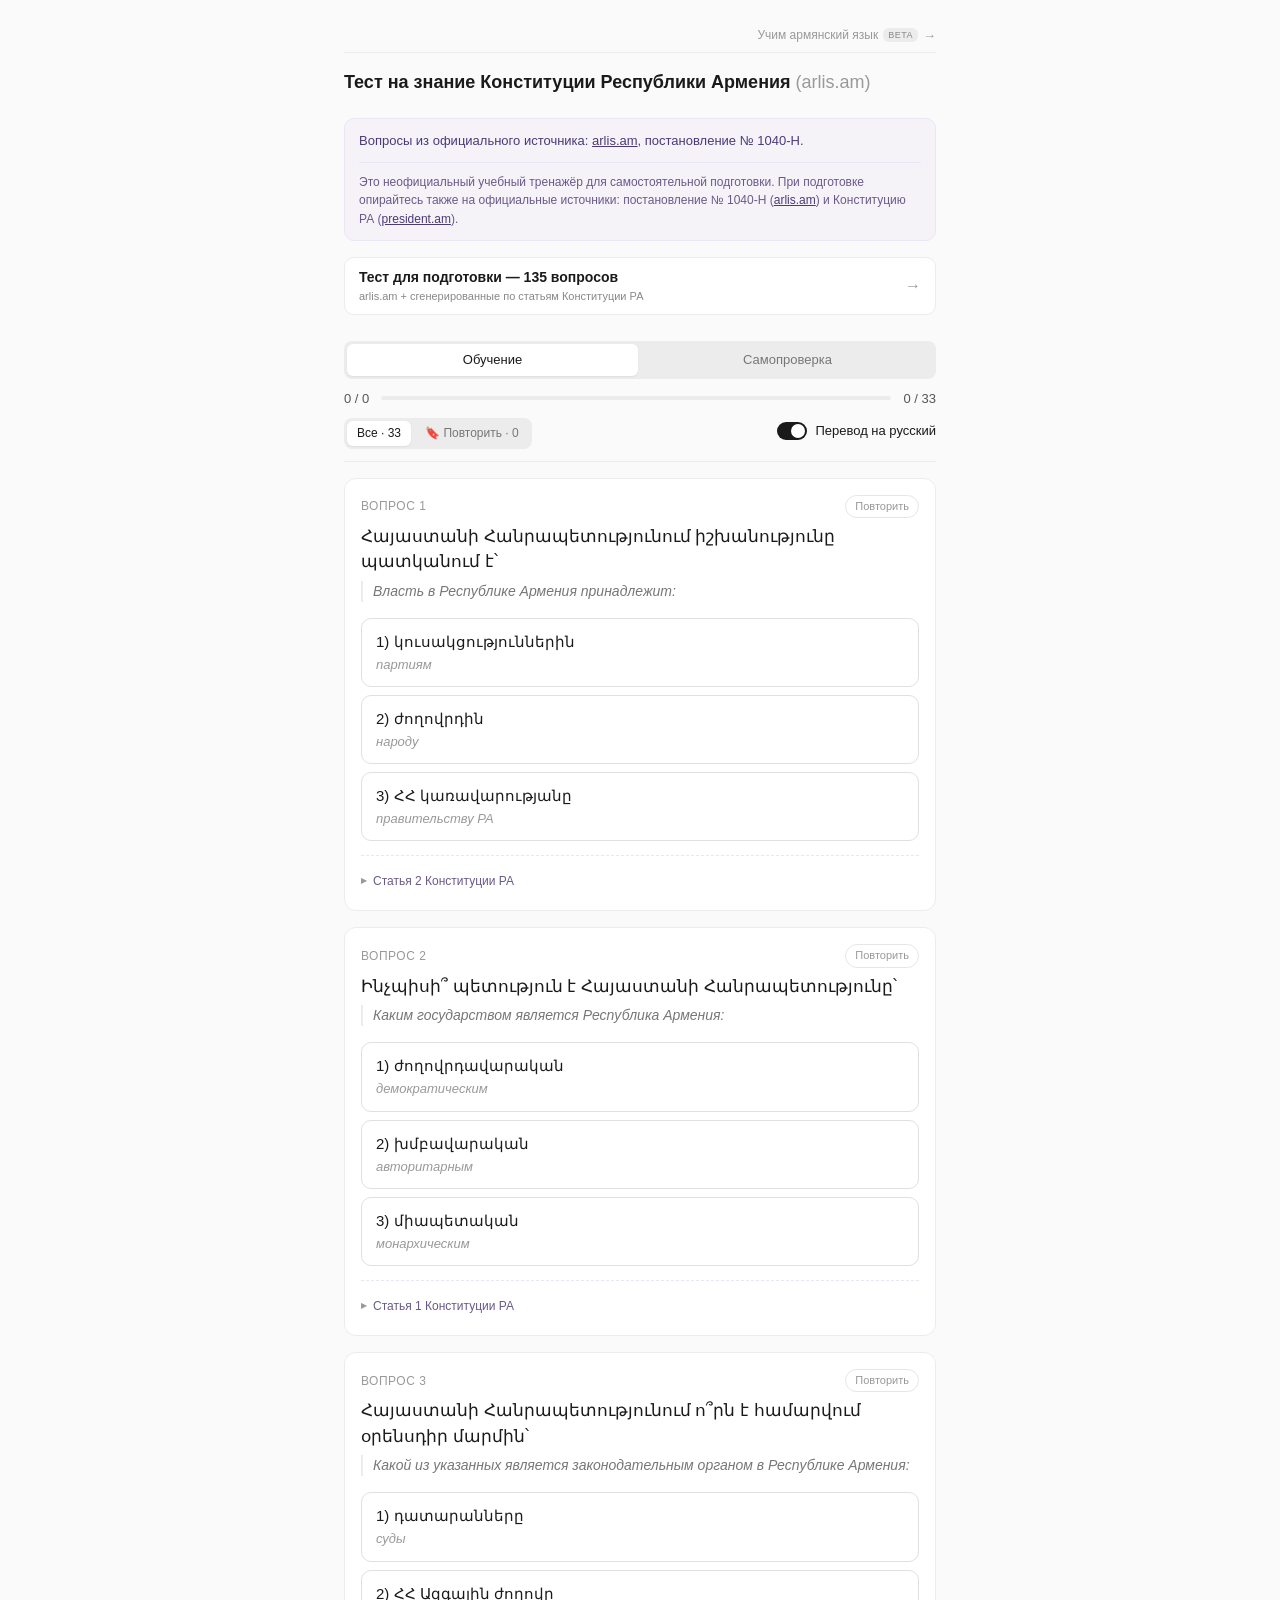
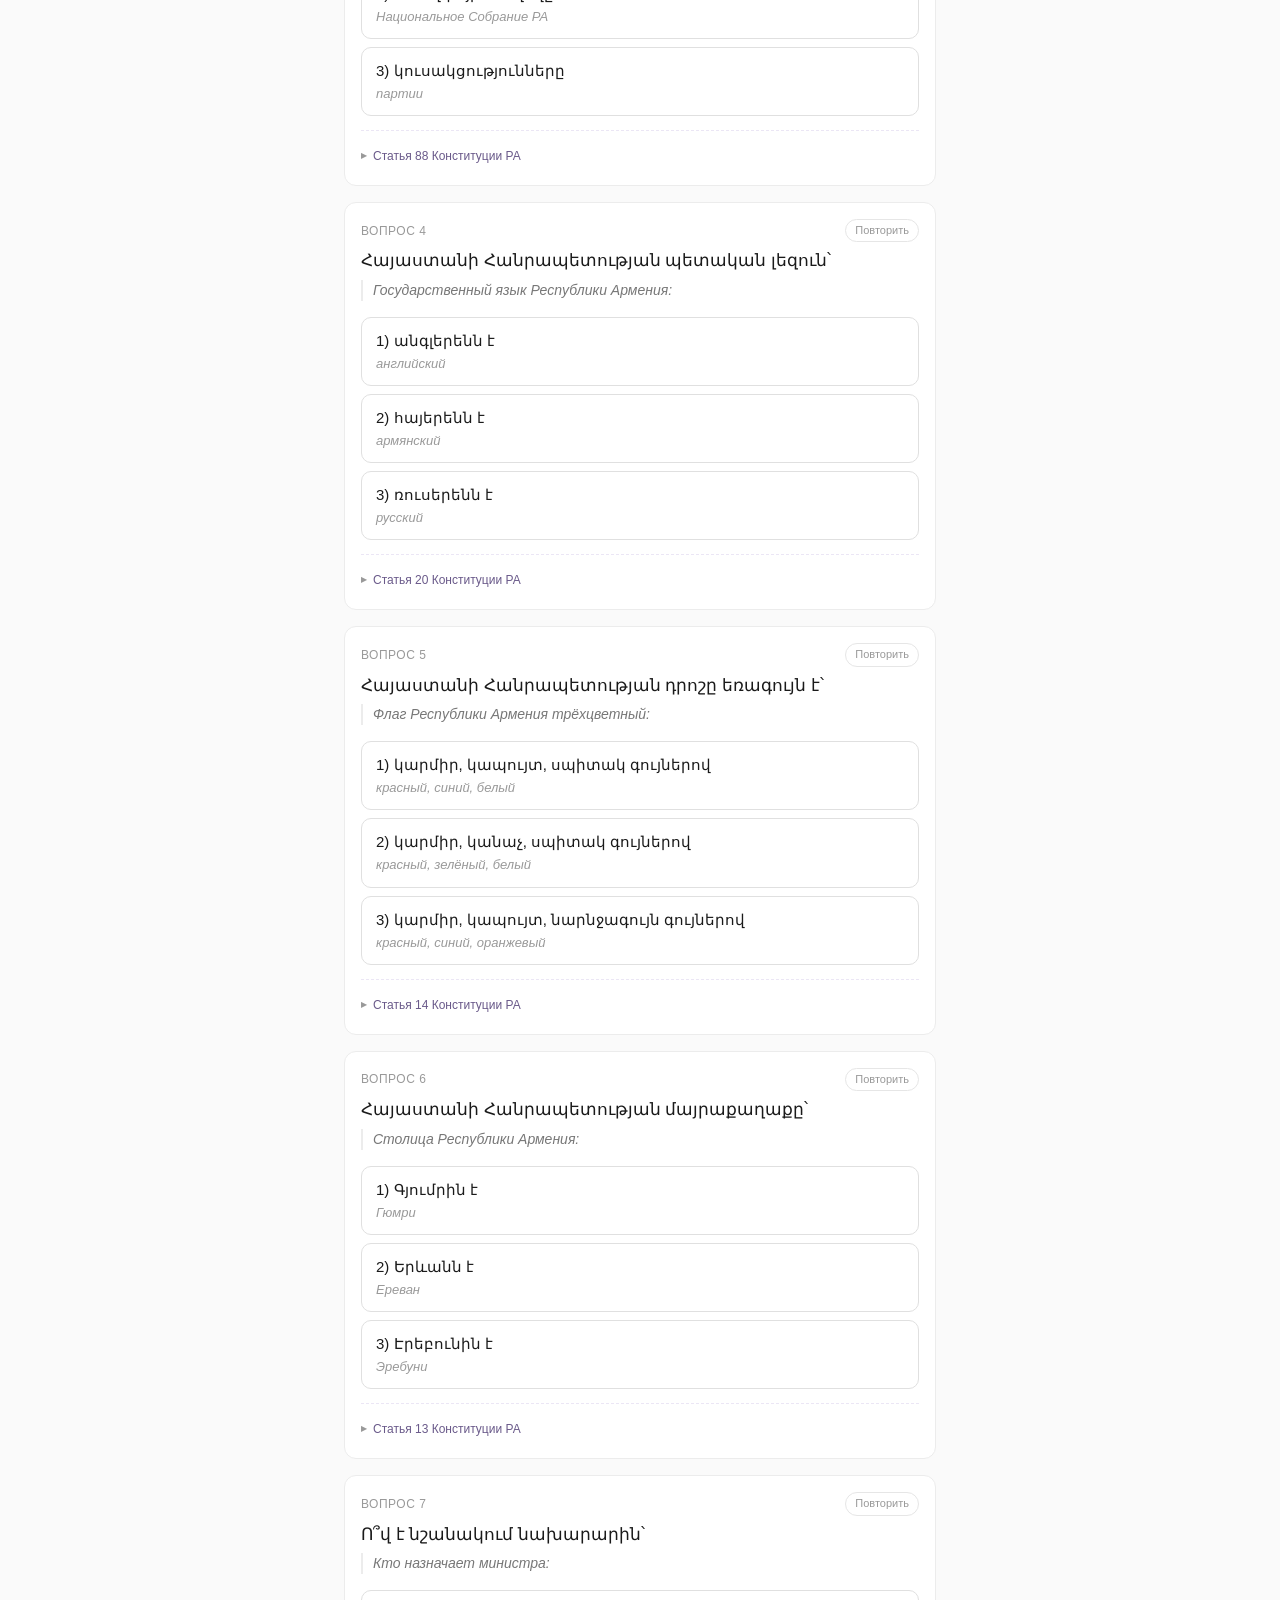
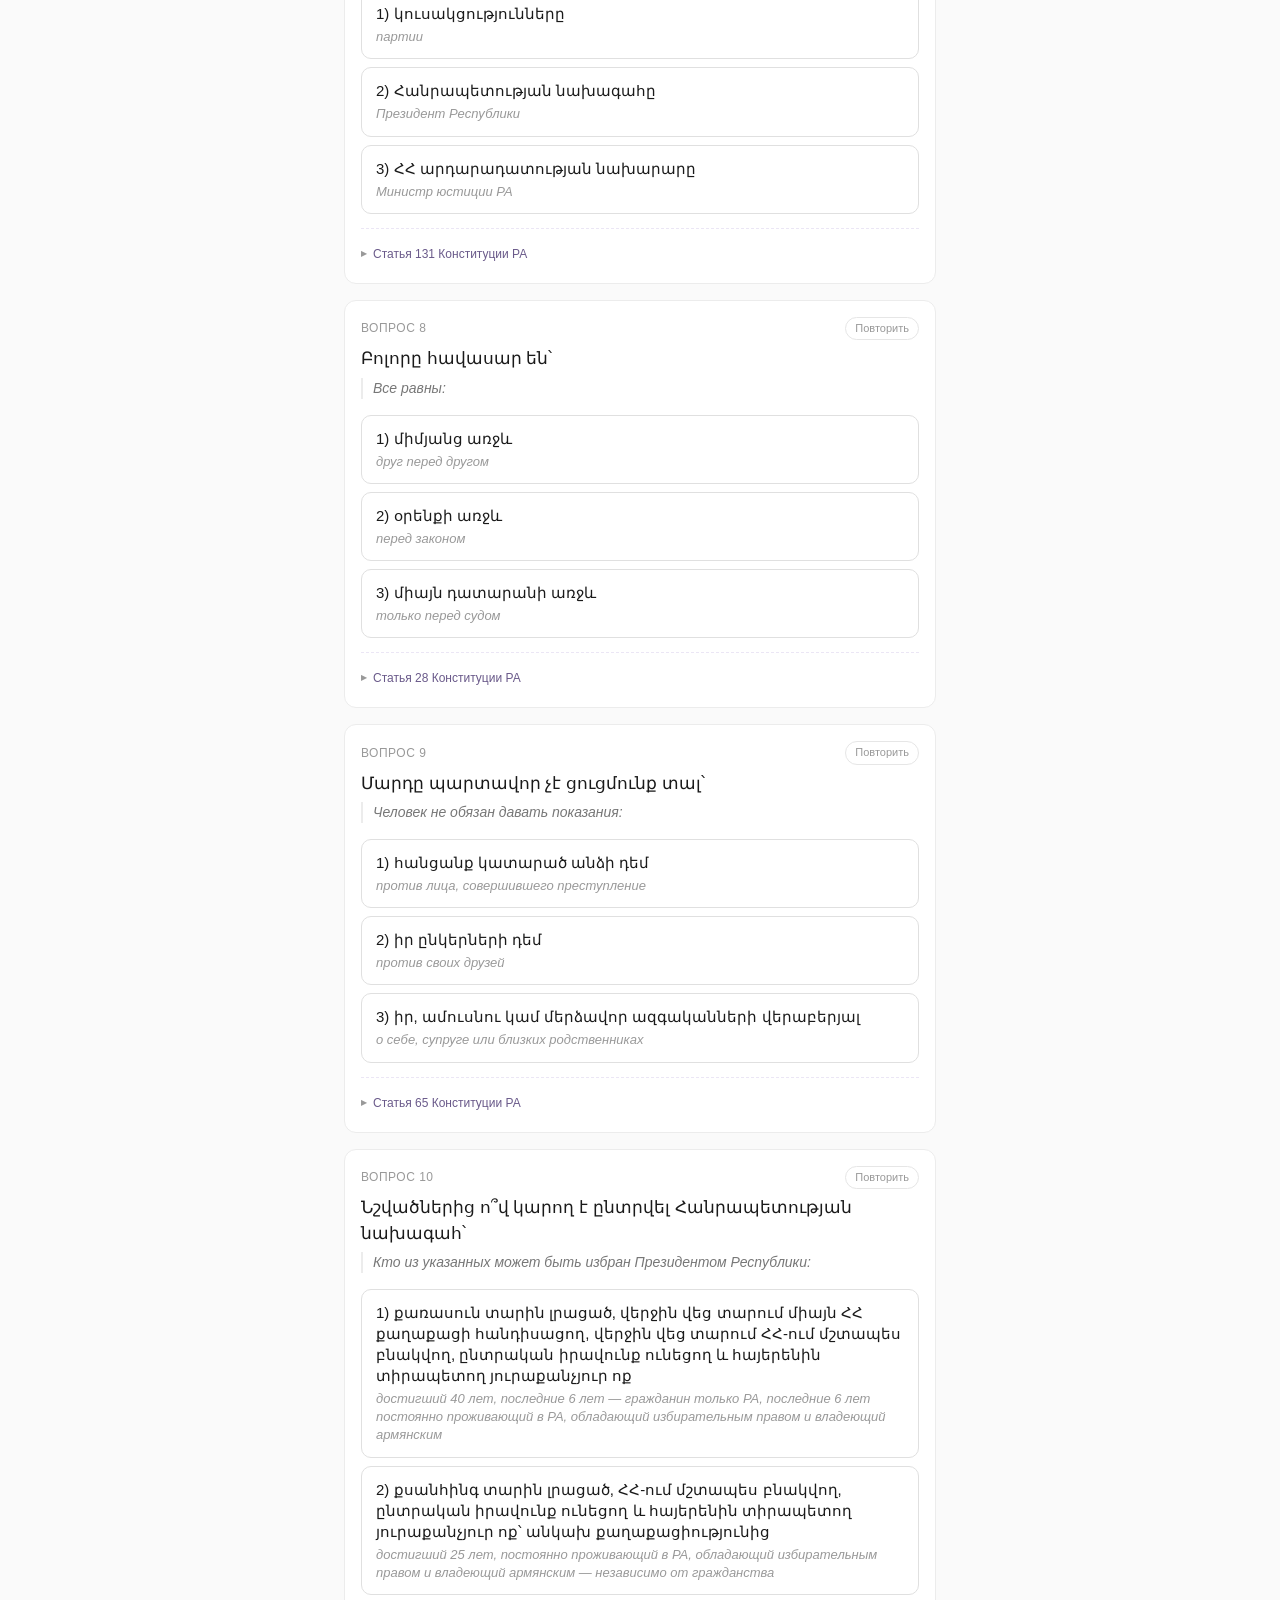
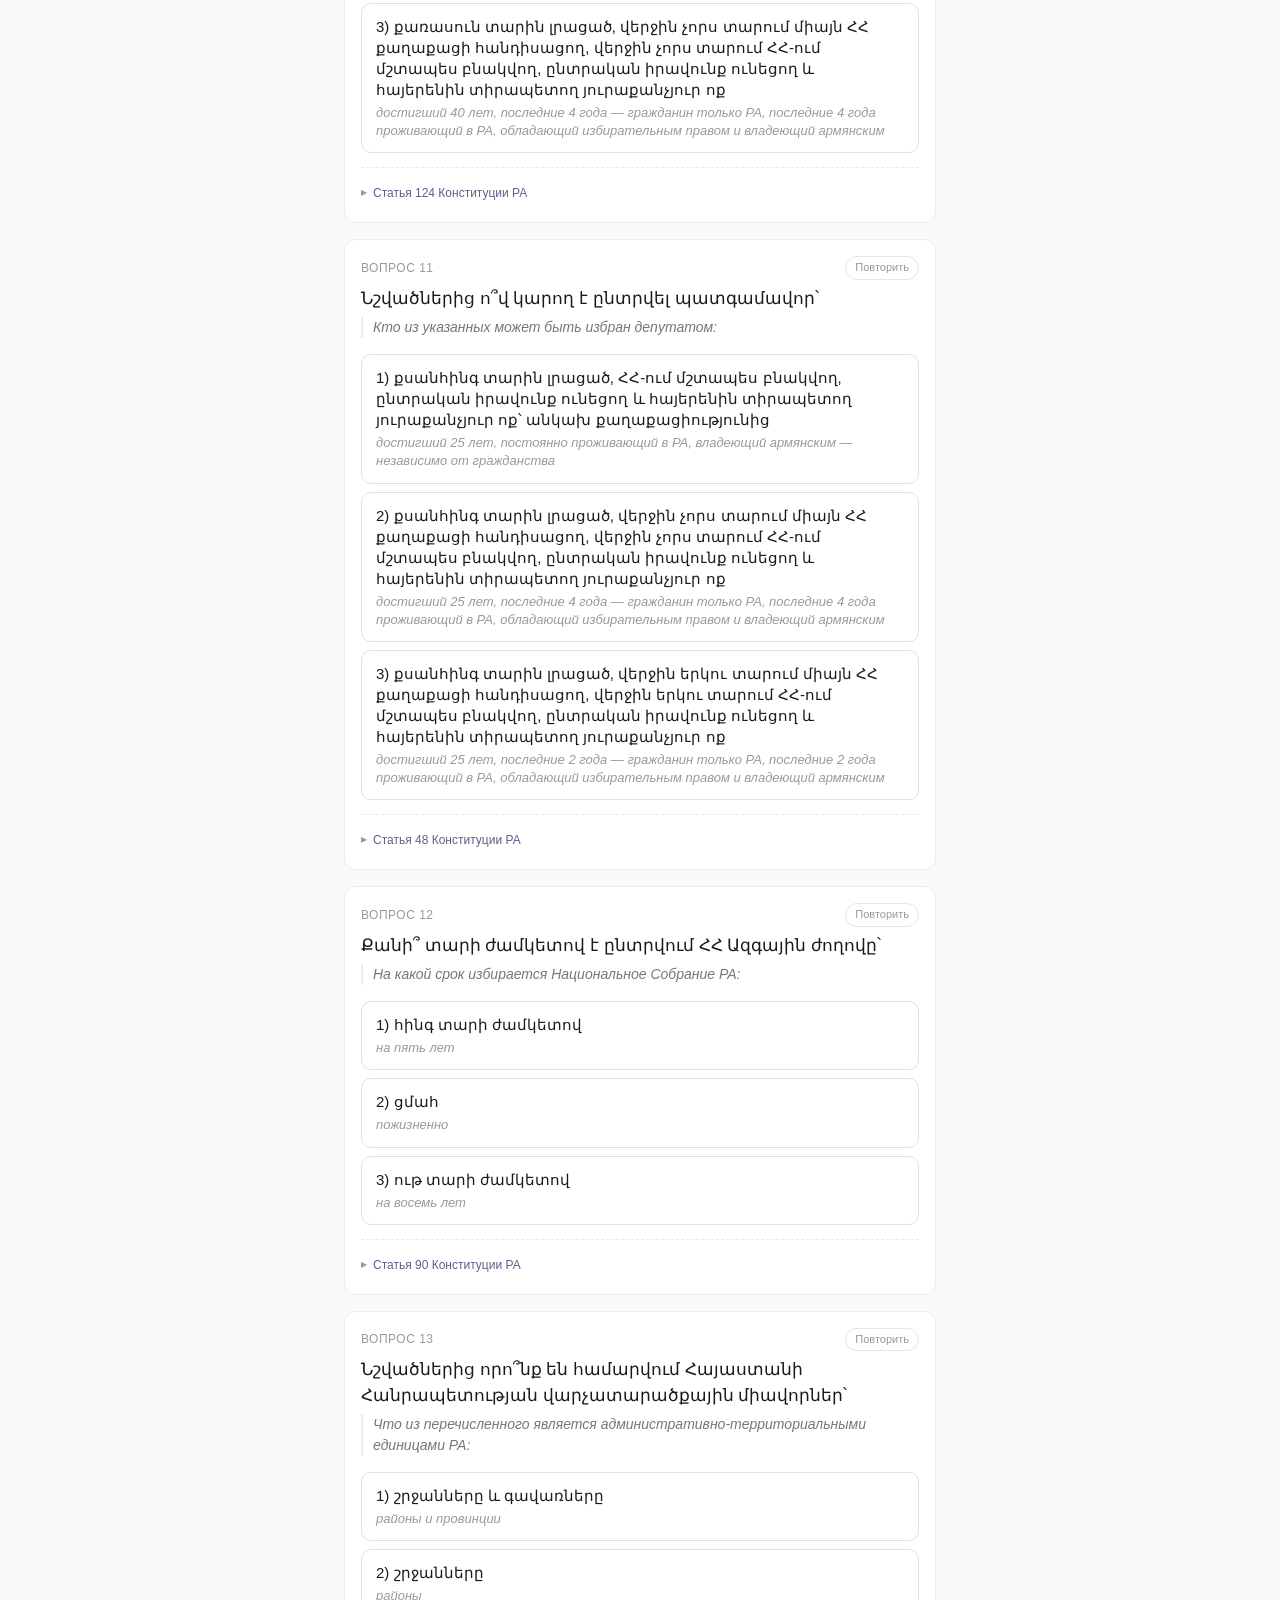
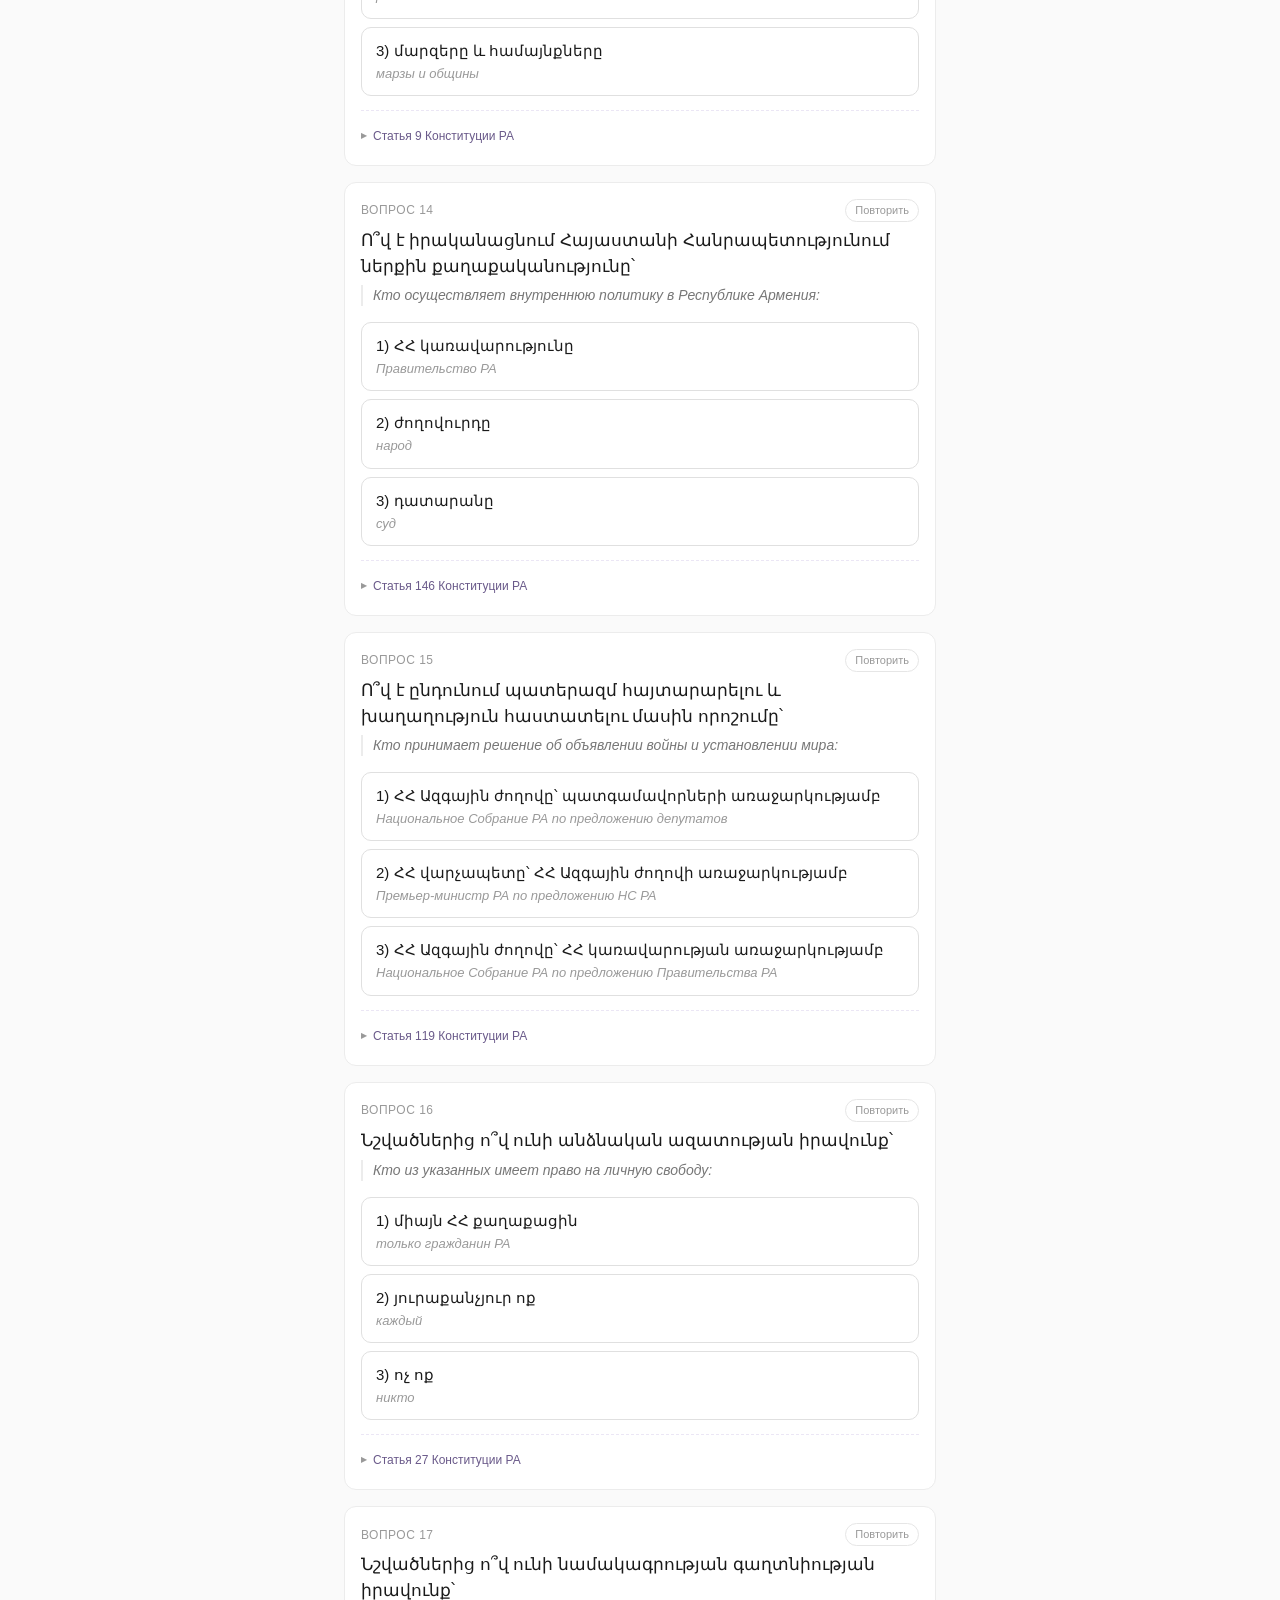
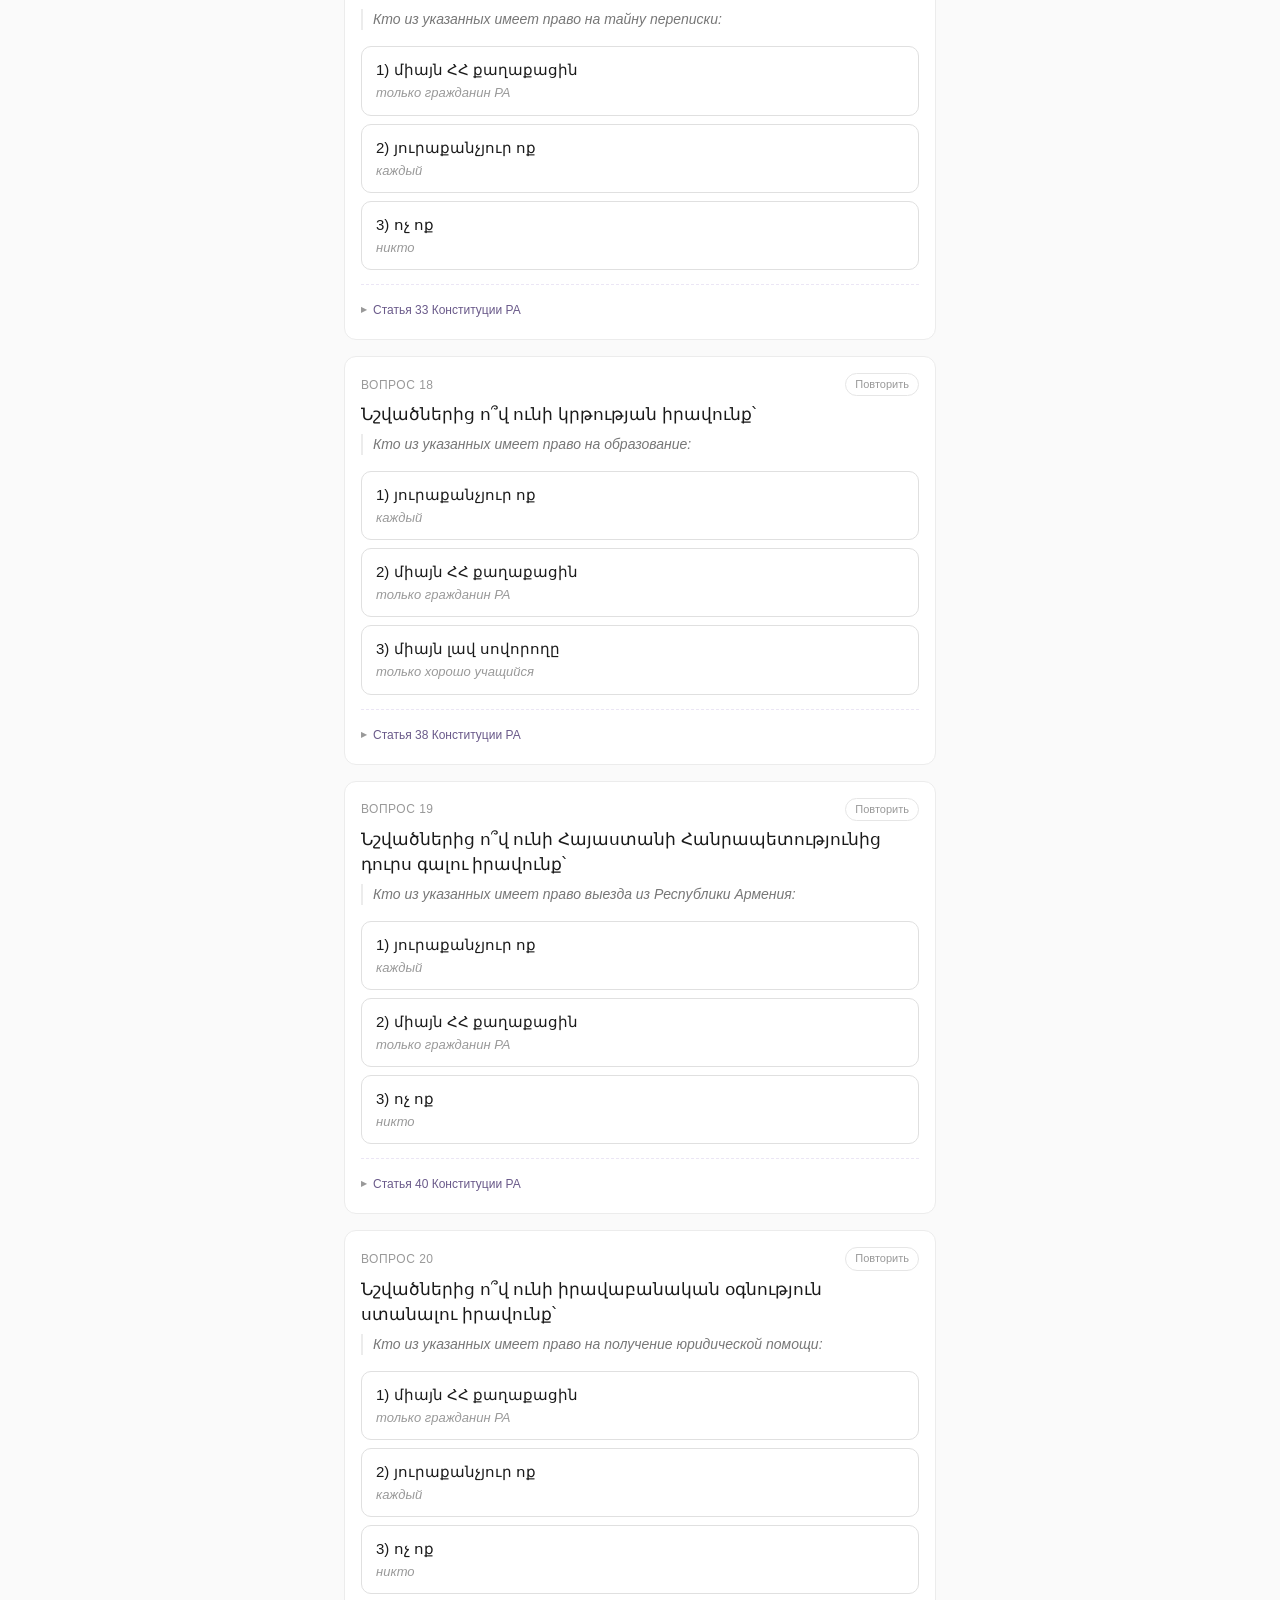
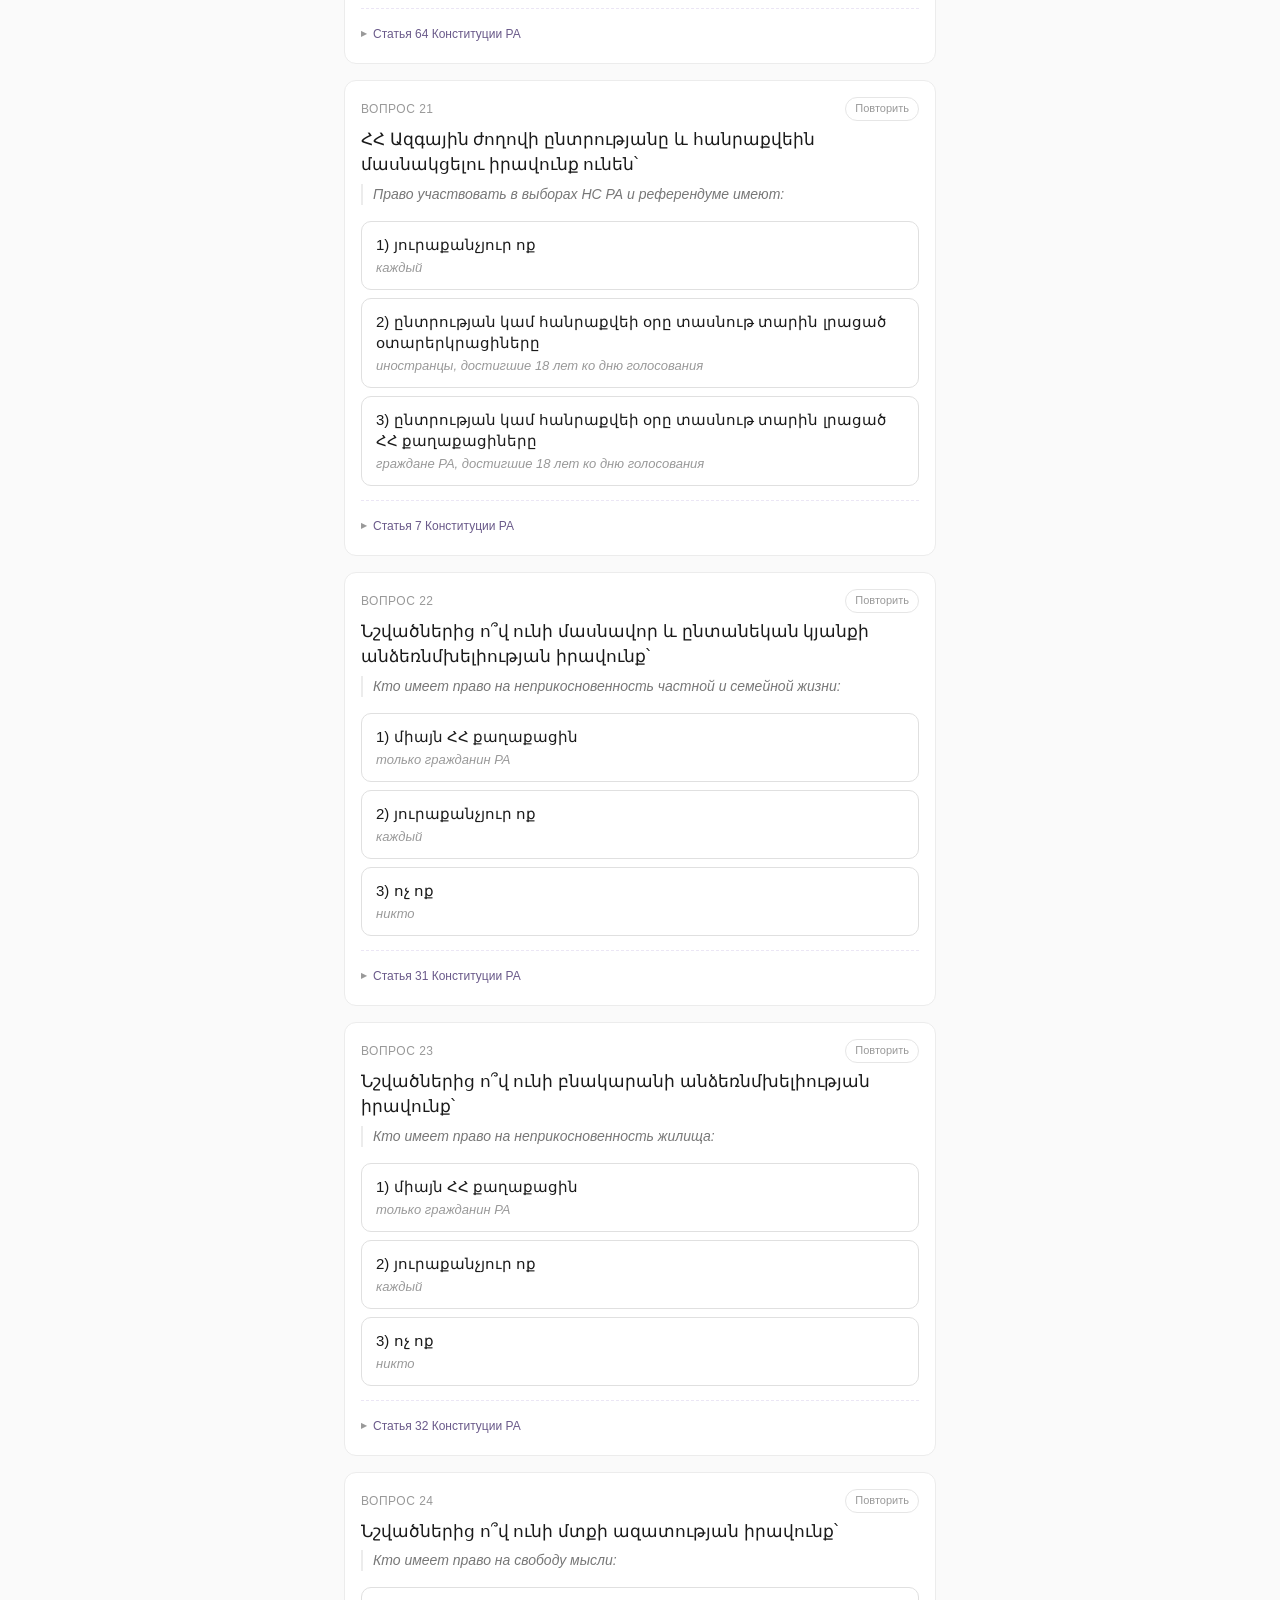
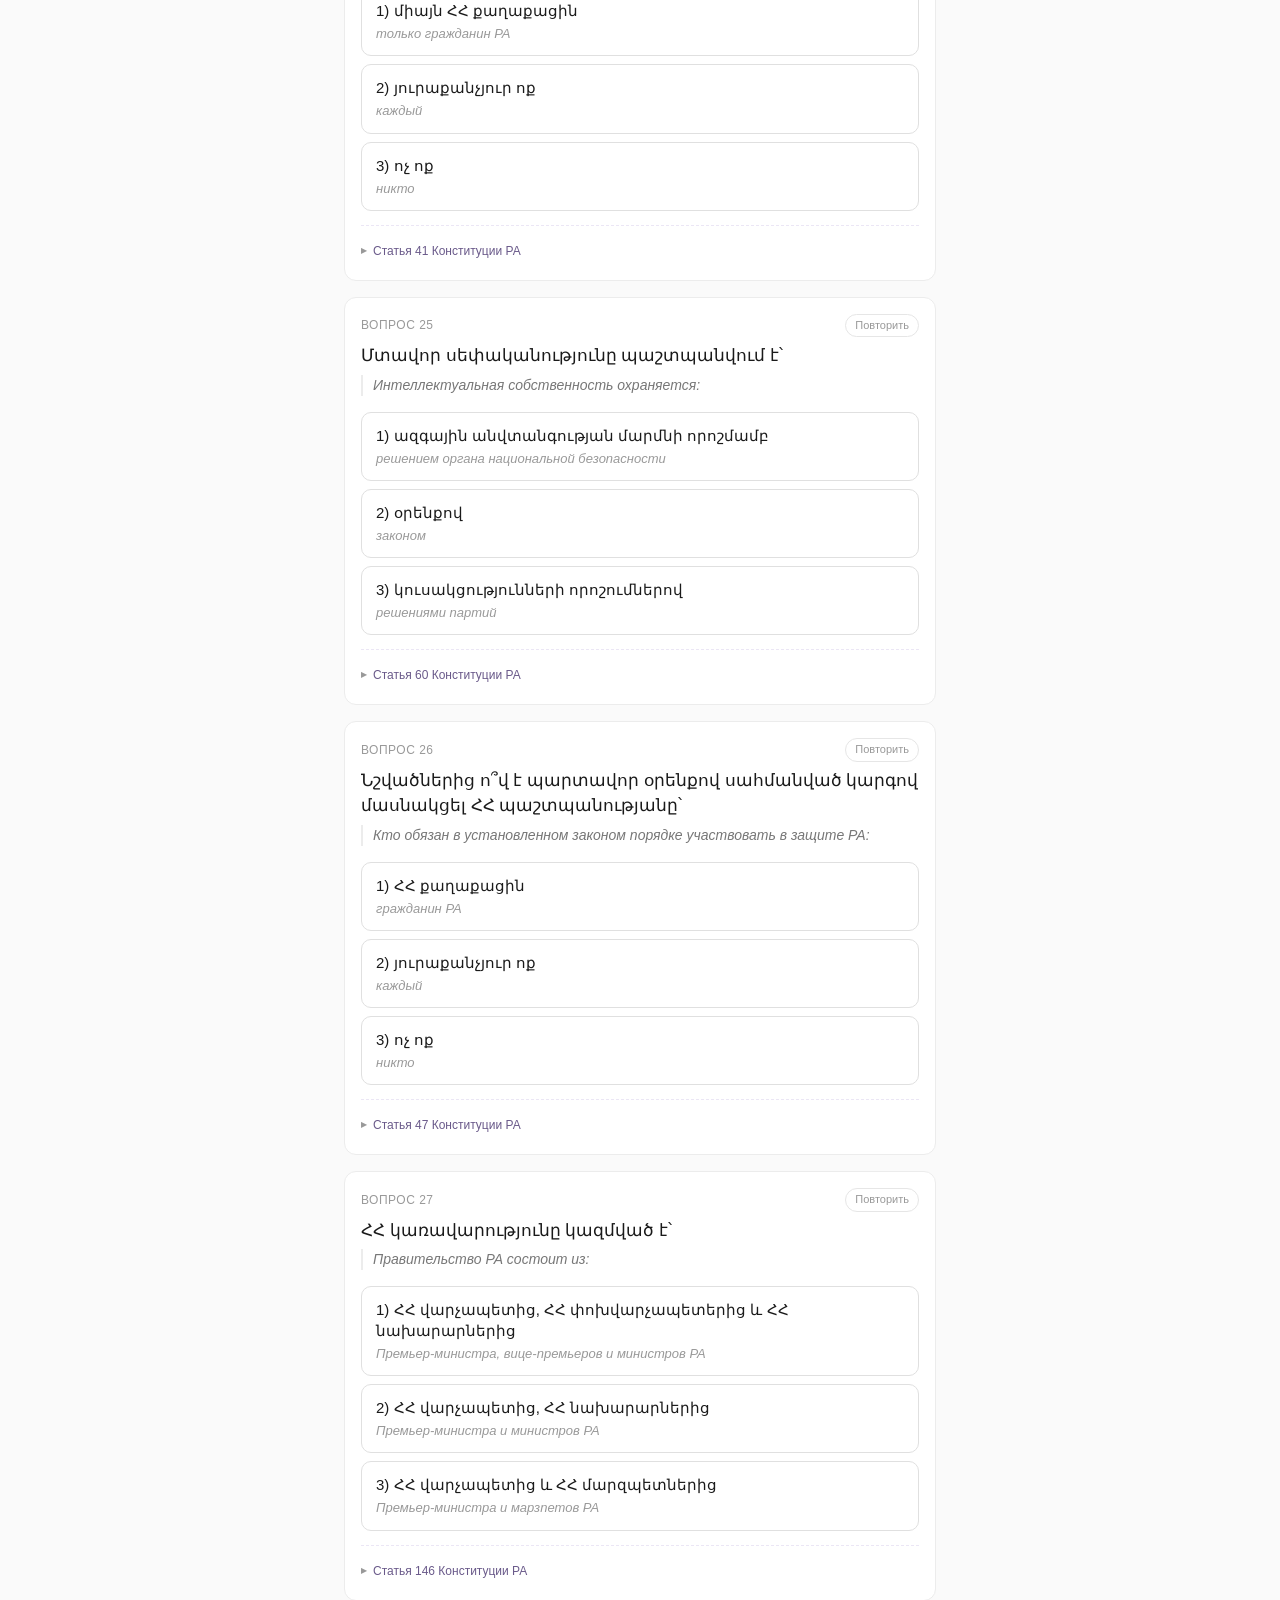
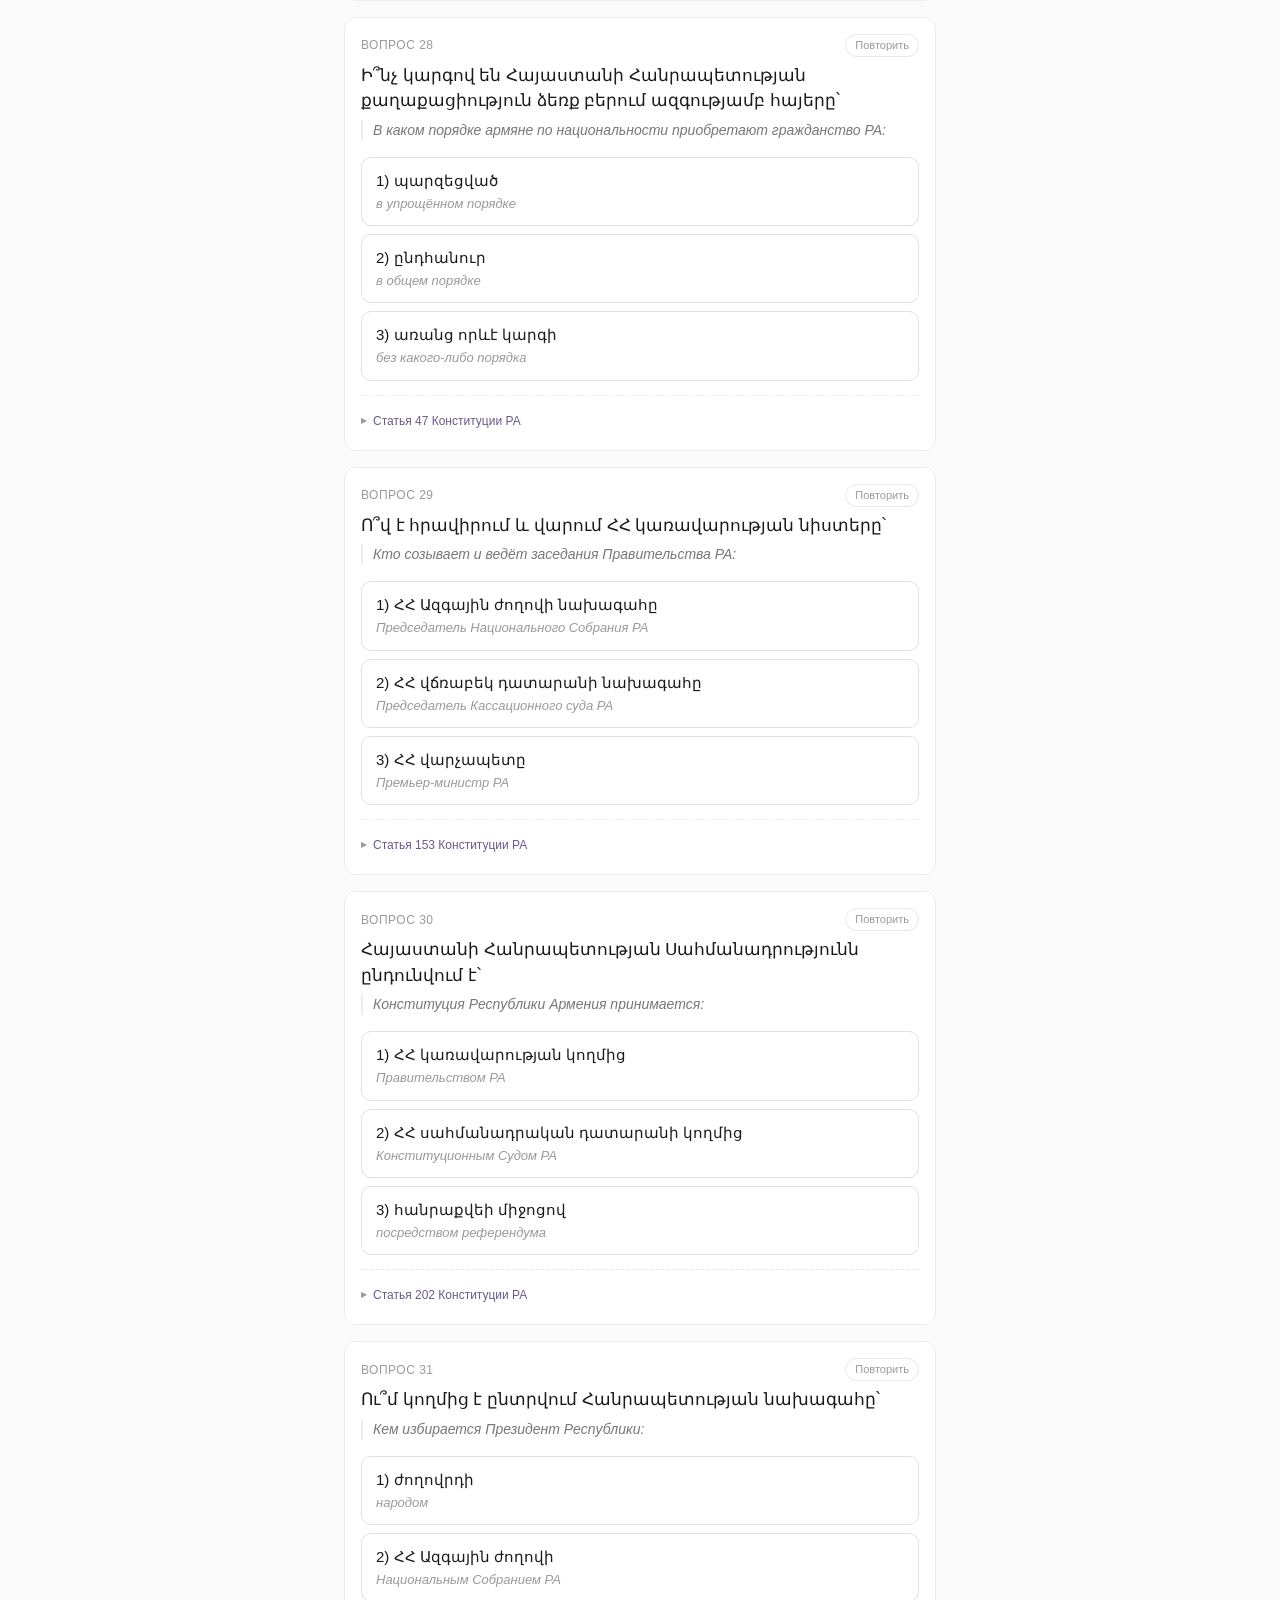
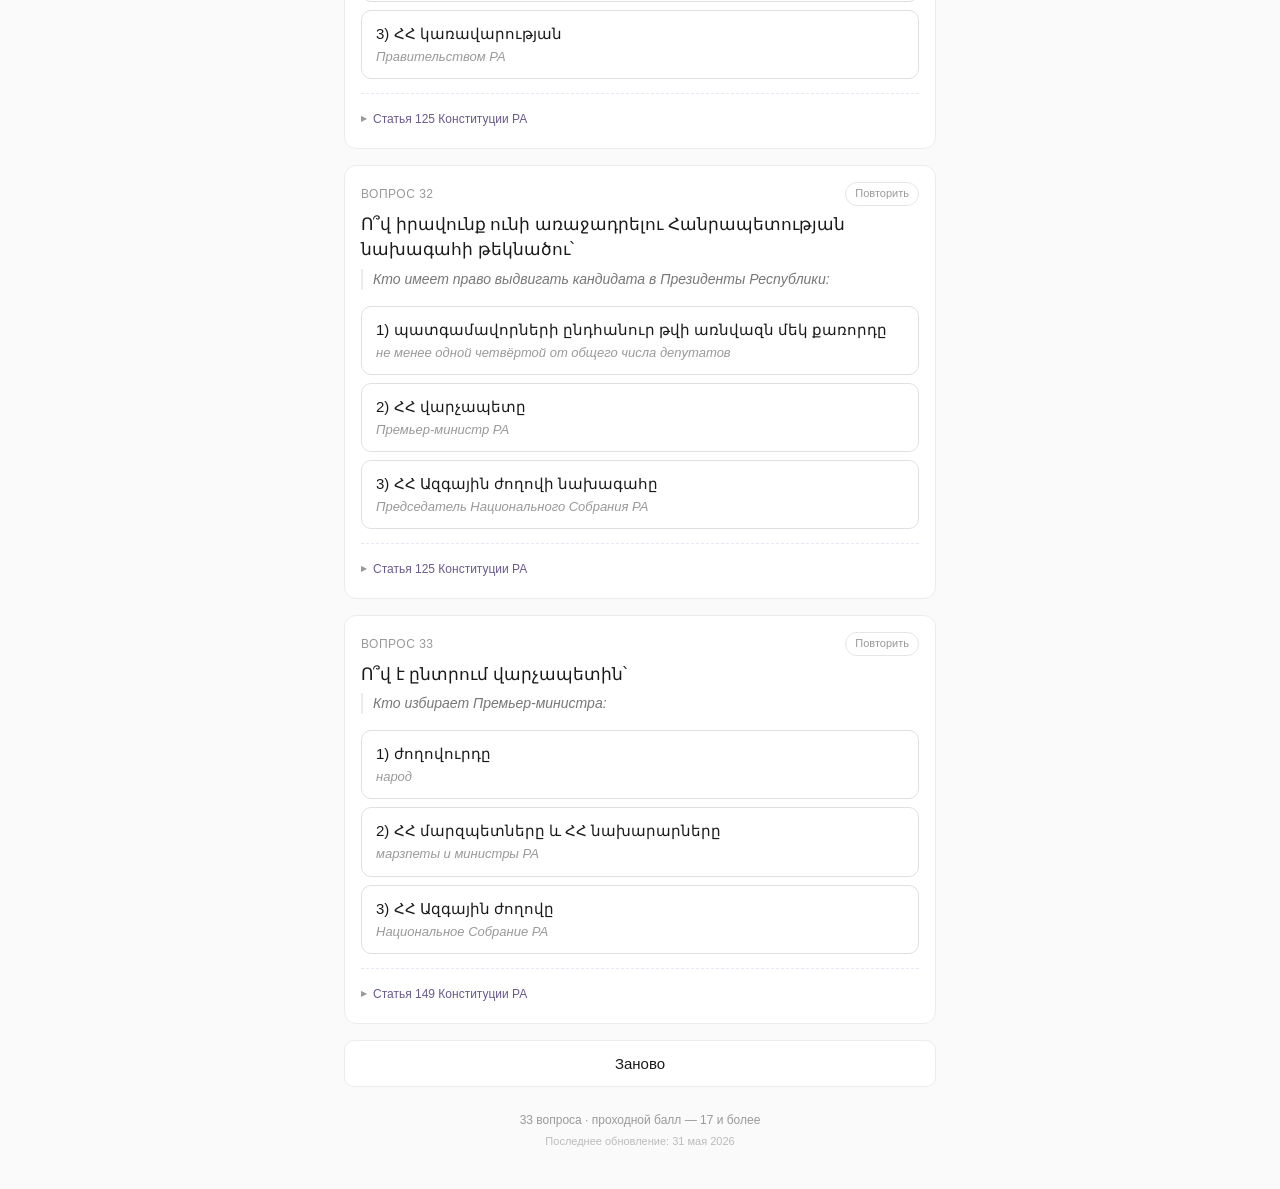
==== commit 93536712: "Откат к версии с фильтром внутри «Обучения» Возврат к f910f3e^: третья вкладка «Повторить», крупная " ====
--- a/index.html
+++ b/index.html
@@ -6,7 +6,7 @@
 <meta name="viewport" content="width=device-width, initial-scale=1.0, viewport-fit=cover" />
 <meta name="theme-color" content="#ffffff" />
 <title>Թեստ ՀՀ Սահմանադրության / Тест по Конституции РА</title>
-<link rel="stylesheet" href="styles.css?v=2" />
+<link rel="stylesheet" href="styles.css?v=3" />
 </head>
 <body data-test="official">
 
@@ -44,7 +44,6 @@
   <div class="sticky-controls">
     <div class="mode-toggle" role="tablist" aria-label="Режим">
       <button type="button" class="mode-btn active" data-mode="learn" role="tab" aria-selected="true">Обучение</button>
-      <button type="button" class="mode-btn" data-mode="repeat" role="tab" aria-selected="false">🔖 Повторить<span class="tab-count" id="repeatCount">0</span></button>
       <button type="button" class="mode-btn" data-mode="test" role="tab" aria-selected="false">Самопроверка</button>
     </div>
     <div class="progress">
@@ -52,13 +51,19 @@
     <div class="progress-bar"><div class="progress-fill" id="progressFill"></div></div>
     <span class="score" id="counter">0 / 33</span>
   </div>
-    <div class="ru-toggle">
-      <button type="button" class="ru-btn" id="ruBtn" aria-pressed="true" title="Показывать или скрывать русский перевод">
-        <span class="ru-switch"><span class="ru-knob"></span></span>
-        <span class="ru-label">Перевод на русский</span>
-      </button>
+    <div class="learn-tools">
+      <div class="repeat-filter" role="group" aria-label="Какие вопросы показывать">
+        <button type="button" class="rf-btn active" data-filter="all" aria-pressed="true">Все · <span id="rfAllCount">…</span></button>
+        <button type="button" class="rf-btn" data-filter="repeat" aria-pressed="false">🔖 Повторить · <span id="rfRepeatCount">0</span></button>
+      </div>
+      <div class="ru-toggle">
+        <button type="button" class="ru-btn" id="ruBtn" aria-pressed="true" title="Показывать или скрывать русский перевод">
+          <span class="ru-switch"><span class="ru-knob"></span></span>
+          <span class="ru-label">Перевод на русский</span>
+        </button>
+      </div>
     </div>
-    <div class="repeat-actions" id="repeatActions">
+    <div class="repeat-actions" id="repeatActions" hidden>
       <button type="button" class="ra-btn" id="repeatRetryBtn">Пройти заново</button>
       <button type="button" class="ra-btn" id="repeatClearBtn">Очистить список</button>
     </div>
@@ -76,9 +81,9 @@
   </footer>
 </div>
 
-<script src="articles.js?v=2"></script>
-<script src="questions-official.js?v=2"></script>
-<script src="config.js?v=2"></script>
-<script src="app.js?v=2"></script>
+<script src="articles.js?v=3"></script>
+<script src="questions-official.js?v=3"></script>
+<script src="config.js?v=3"></script>
+<script src="app.js?v=3"></script>
 </body>
 </html>
--- a/styles.css
+++ b/styles.css
@@ -109,9 +109,8 @@
     flex: 1;
     background: transparent;
     border: none;
-    padding: 8px 6px;
-    font-size: 12px;
-    white-space: nowrap;
+    padding: 8px 10px;
+    font-size: 13px;
     font-weight: 500;
     color: #777;
     border-radius: 6px;
@@ -130,7 +129,6 @@
   .ru-toggle {
     margin-top: 10px;
   }
-  body.repeat-mode .ru-toggle { margin-top: 10px; }
   body.test-mode .ru-toggle { display: none; }
   .ru-btn {
     display: inline-flex;
@@ -169,34 +167,58 @@
     transition: transform 0.15s ease;
   }
   .ru-btn[aria-pressed="true"] .ru-knob { transform: translateX(12px); }
-  /* --- Список «на повторение»: режим «Повторить» и метка на карточке --- */
-  .tab-count {
-    display: inline-block;
-    margin-left: 5px;
-    min-width: 18px;
-    padding: 0 5px;
-    border-radius: 9px;
-    background: #dcdcdc;
-    color: #555;
-    font-size: 11px;
-    line-height: 17px;
+  /* --- Список «на повторение»: фильтр над вопросами и метка на карточке --- */
+  .learn-tools {
+    display: flex;
+    align-items: center;
+    justify-content: space-between;
+    flex-wrap: wrap;
+    gap: 8px 12px;
+    margin-top: 10px;
+  }
+  .learn-tools .ru-toggle { margin-top: 0; }
+  body.test-mode .learn-tools,
+  body.test-mode .repeat-actions { display: none; }
+  .repeat-filter {
+    display: flex;
+    gap: 4px;
+    background: #ececec;
+    border-radius: 8px;
+    padding: 3px;
+  }
+  .rf-btn {
+    background: transparent;
+    border: none;
+    padding: 5px 10px;
+    font-size: 12px;
+    font-weight: 500;
+    color: #777;
+    border-radius: 6px;
+    cursor: pointer;
+    font-family: inherit;
+    white-space: nowrap;
     font-variant-numeric: tabular-nums;
-    vertical-align: 1px;
-  }
-  .mode-btn.active .tab-count { background: #1a1a1a; color: #ffffff; }
-  /* Действия над списком нужны только внутри режима «Повторить». */
-  .repeat-actions { display: none; }
-  body.repeat-mode .repeat-actions {
+    -webkit-tap-highlight-color: transparent;
+    transition: background 0.15s ease, color 0.15s ease;
+    line-height: 1.2;
+  }
+  .rf-btn.active {
+    background: #ffffff;
+    color: #1a1a1a;
+    box-shadow: 0 1px 2px rgba(0,0,0,0.06);
+  }
+  .repeat-actions {
     display: flex;
     gap: 8px;
-    margin-top: 10px;
-  }
+    margin-top: 8px;
+  }
+  .repeat-actions[hidden] { display: none; }
   .ra-btn {
     background: transparent;
     border: 1px solid #e0e0e0;
     border-radius: 6px;
-    padding: 6px 12px;
-    font-size: 13px;
+    padding: 4px 10px;
+    font-size: 12px;
     color: #777;
     cursor: pointer;
     font-family: inherit;
@@ -205,36 +227,56 @@
   }
   .ra-btn:hover:not(:disabled) { color: #1a1a1a; border-color: #c9c9c9; }
   .ra-btn:disabled { opacity: 0.45; cursor: default; }
-  /* Метка «в повторение» — крупная кнопка внизу карточки, доступна всегда:
-     и до ответа, и после правильного ответа. */
   .mark-btn {
-    display: flex;
-    align-items: center;
-    justify-content: center;
-    gap: 8px;
-    width: 100%;
-    margin-top: 14px;
-    padding: 11px 12px;
-    background: #ffffff;
+    display: inline-flex;
+    align-items: center;
+    gap: 5px;
+    background: transparent;
     border: 1px solid #e6e6e6;
-    border-radius: 8px;
-    font-family: inherit;
-    font-size: 14px;
-    color: #777;
-    line-height: 1.3;
+    border-radius: 12px;
+    padding: 3px 9px;
+    font-size: 11px;
+    font-family: inherit;
+    color: #999;
+    line-height: 1.4;
+    white-space: nowrap;
     cursor: pointer;
     -webkit-tap-highlight-color: transparent;
     transition: background 0.15s ease, border-color 0.15s ease, color 0.15s ease;
   }
-  .mark-btn .mark-icon { font-size: 13px; }
+  .mark-btn .mark-icon { font-size: 10px; }
   .mark-btn .mark-icon[hidden] { display: none; }
   .mark-btn:hover { color: #1a1a1a; border-color: #c9c9c9; }
   .mark-btn[aria-pressed="true"] {
     background: #fdf4e6;
     border-color: #f0dcb4;
     color: #8a5a12;
+  }
+  .summary-action {
+    display: block;
+    width: 100%;
+    max-width: 320px;
+    margin: 12px auto 0;
+    padding: 11px 14px;
+    background: #1a1a1a;
+    color: #ffffff;
+    border: 1px solid #1a1a1a;
+    border-radius: 8px;
+    font-family: inherit;
+    font-size: 14px;
     font-weight: 500;
-  }
+    cursor: pointer;
+    -webkit-tap-highlight-color: transparent;
+    transition: background 0.15s ease;
+  }
+  .summary-action:hover { background: #333; }
+  .summary-action.secondary {
+    background: transparent;
+    color: #555;
+    border-color: #e0e0e0;
+    font-weight: 400;
+  }
+  .summary-action.secondary:hover { background: #f5f5f5; color: #1a1a1a; }
   .empty-state {
     background: #ffffff;
     border: 1px dashed #dcdcdc;
@@ -664,7 +706,6 @@
 
     .container { padding: 24px; }
     h1 { font-size: 18px; }
-    .mode-btn { font-size: 13px; padding: 8px 10px; }
     .q-hy { font-size: 17px; }
   }
 
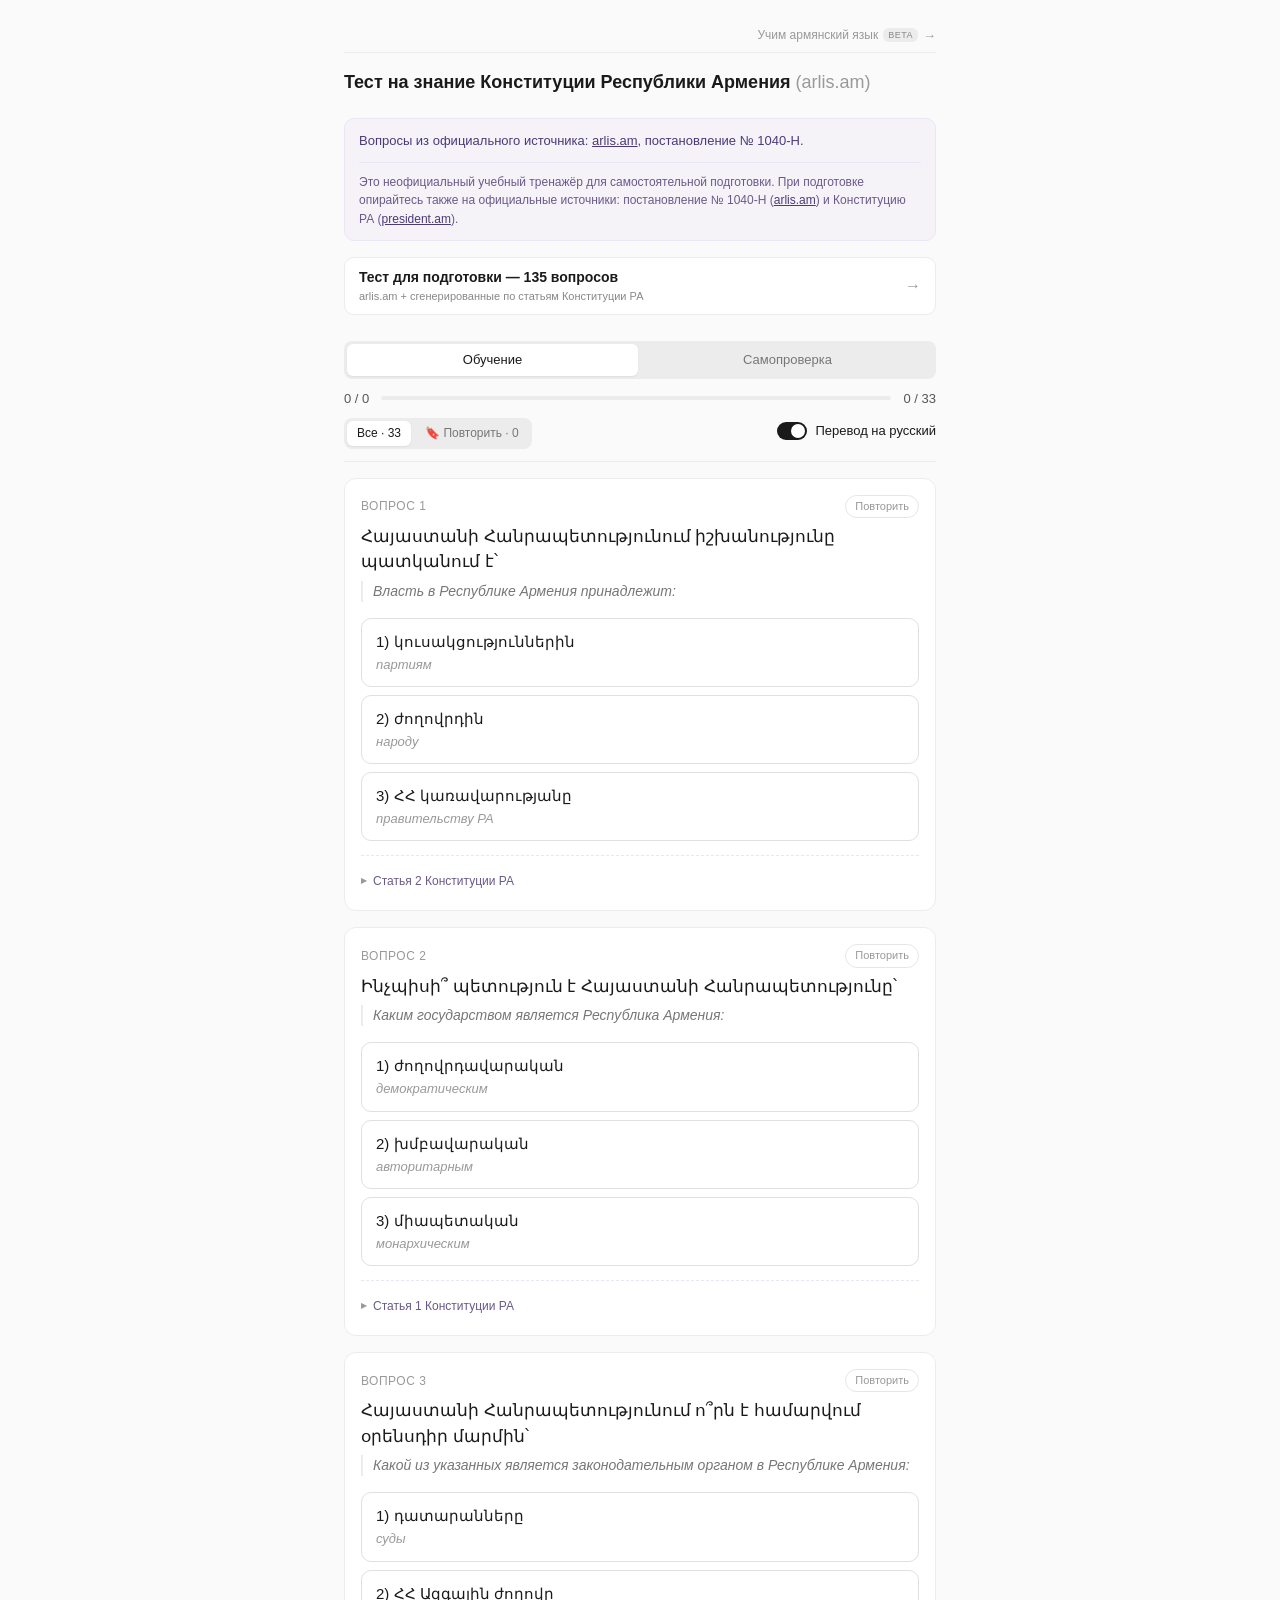
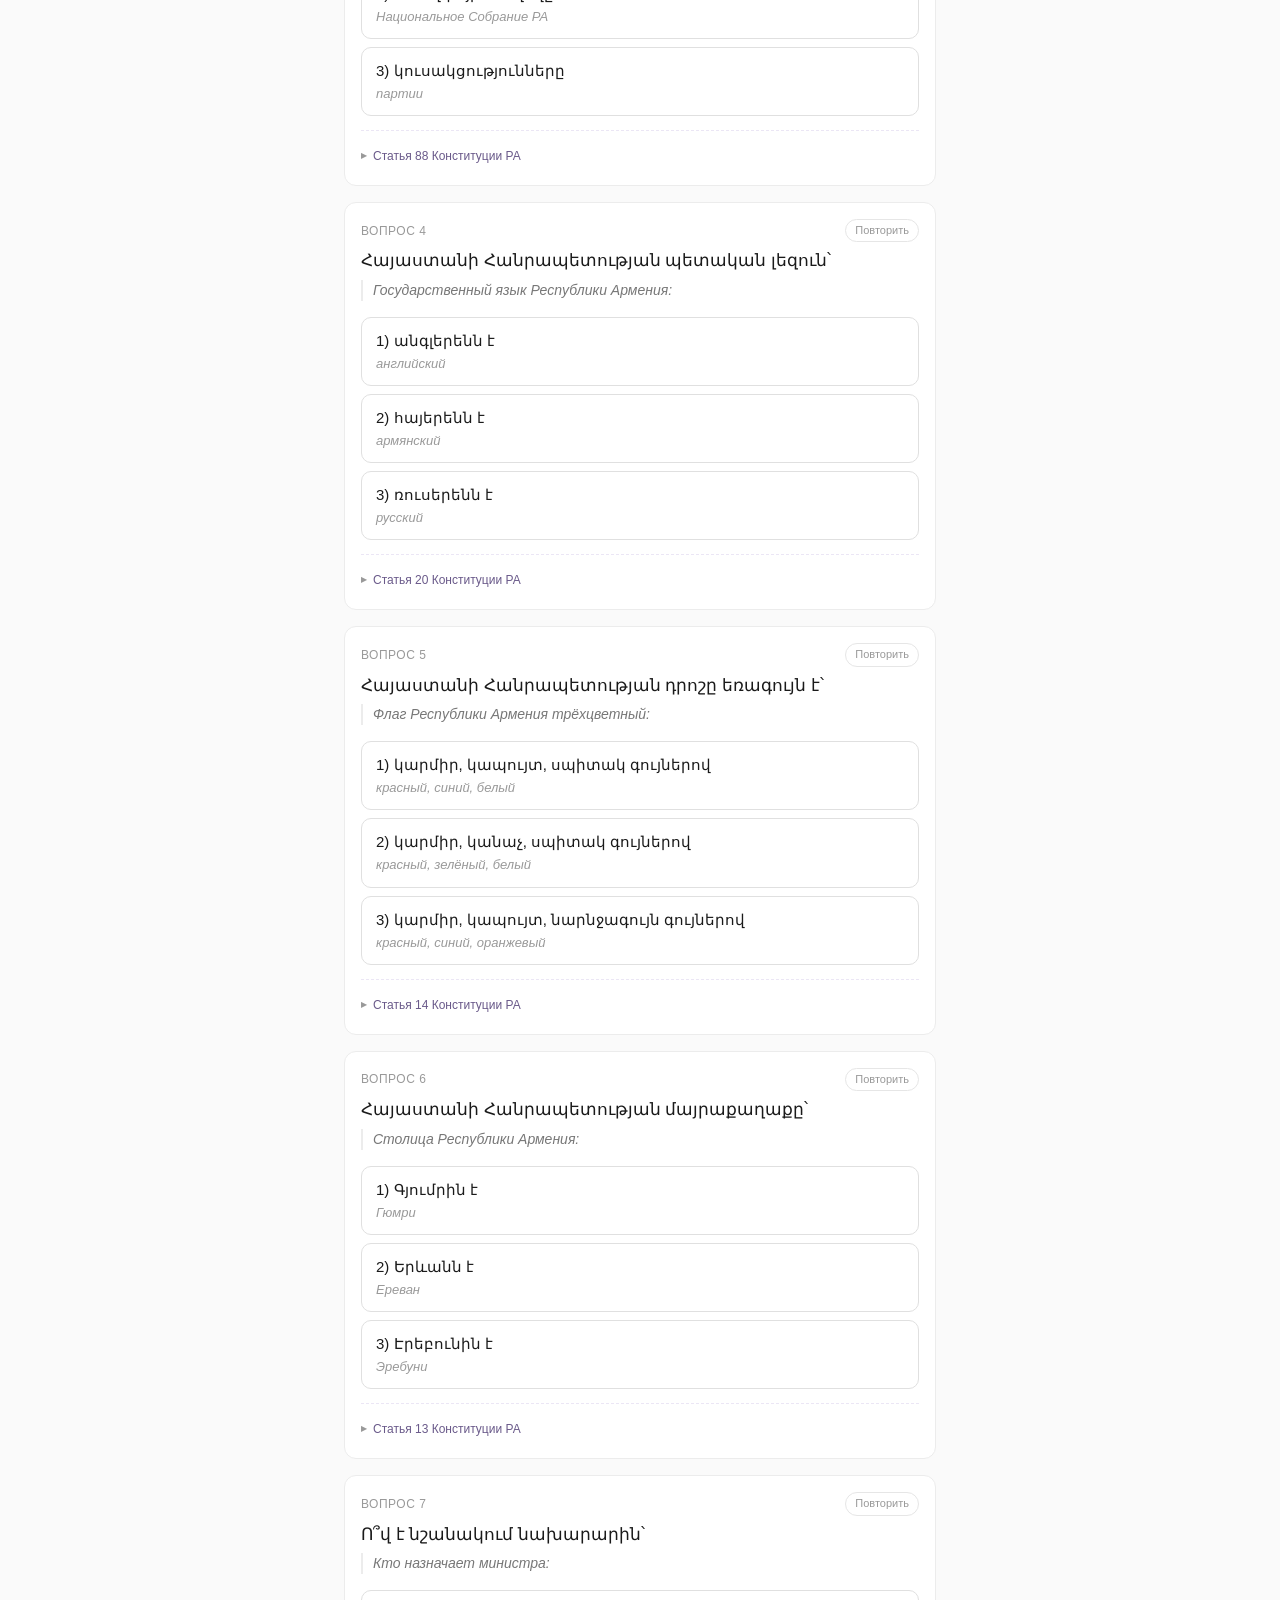
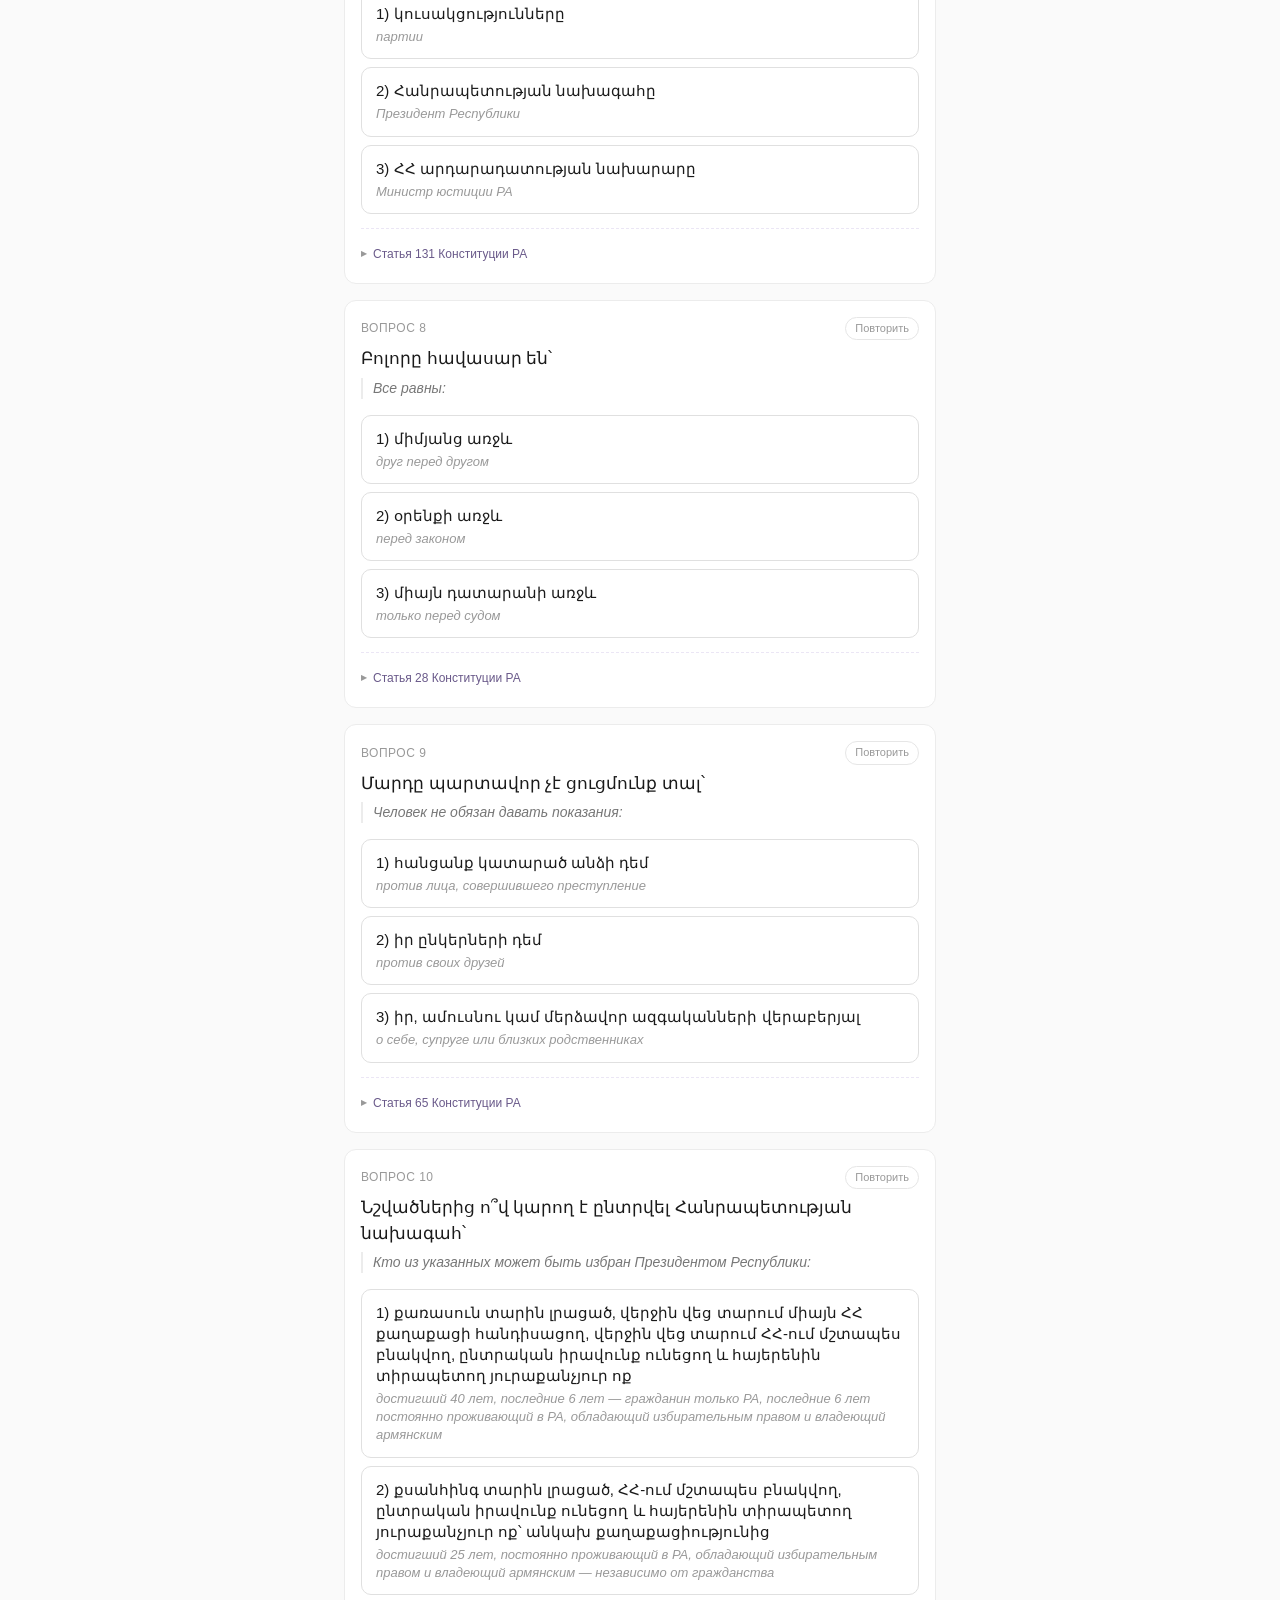
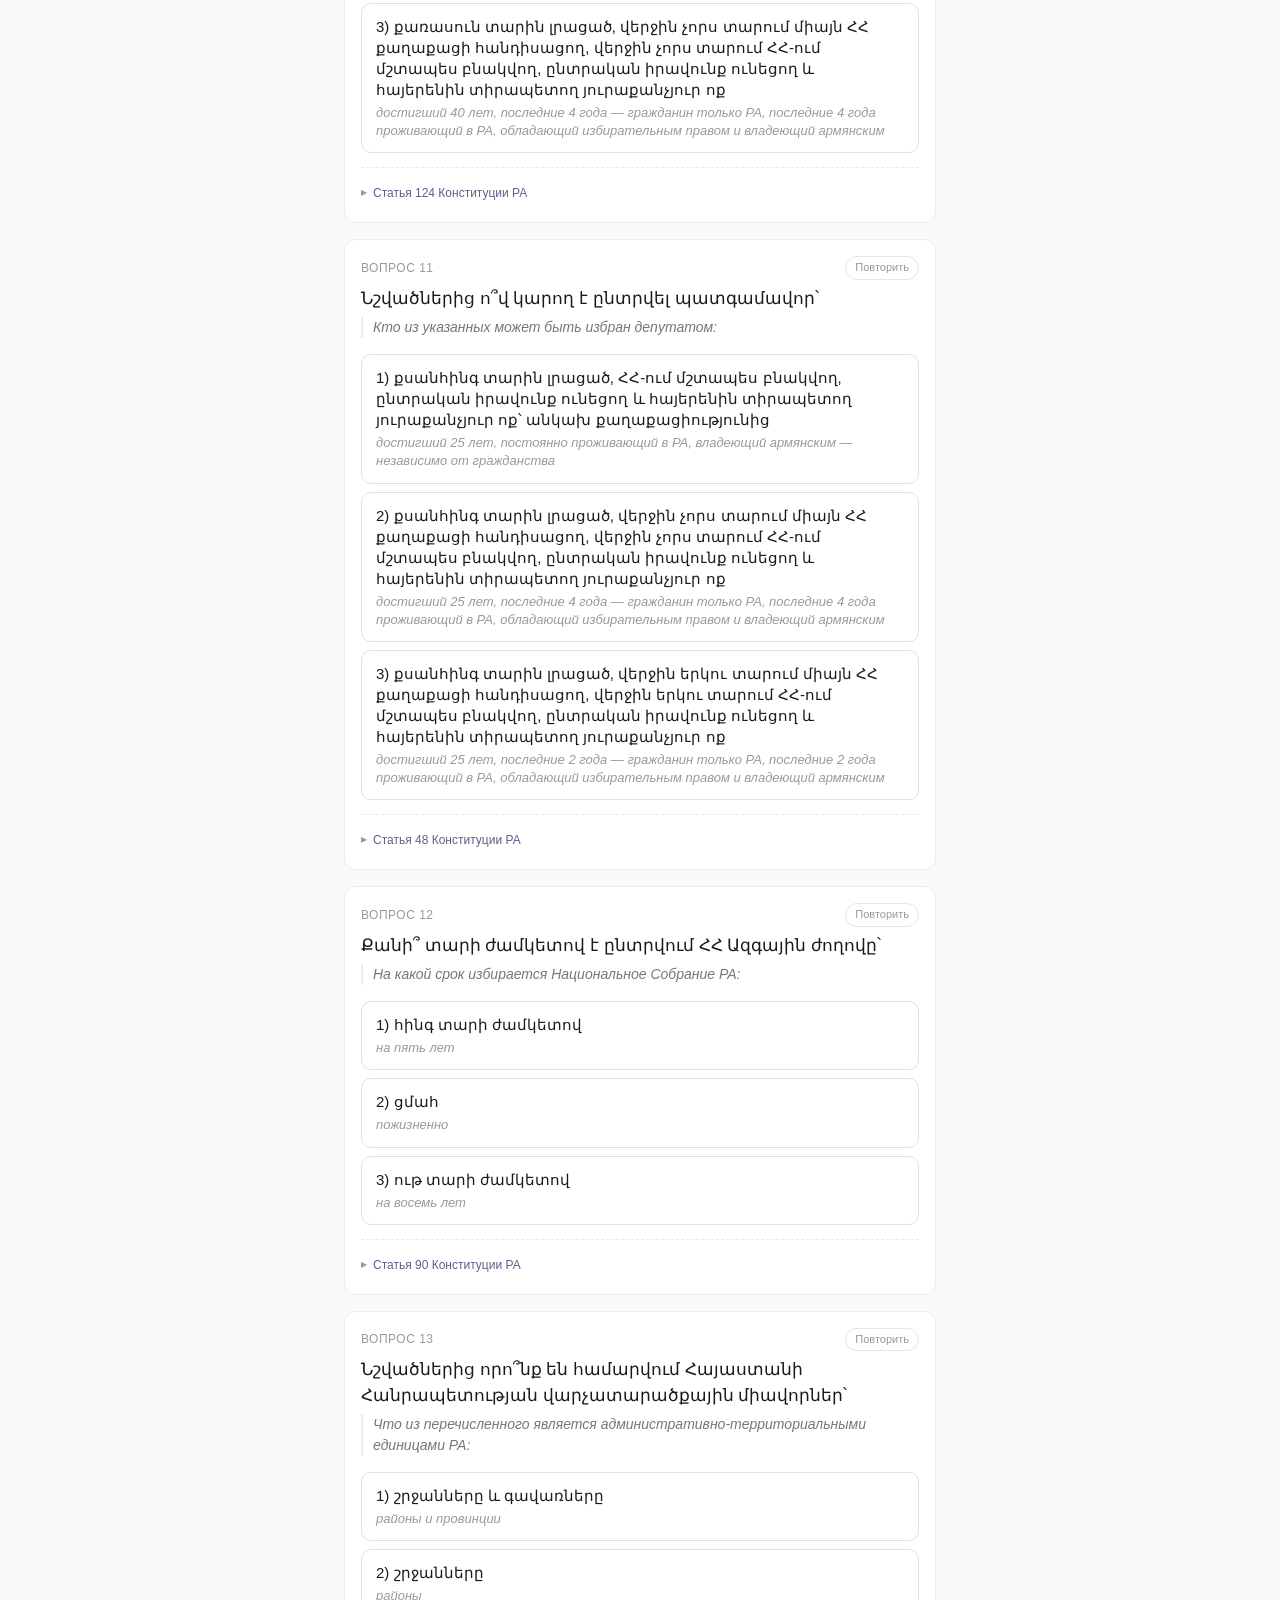
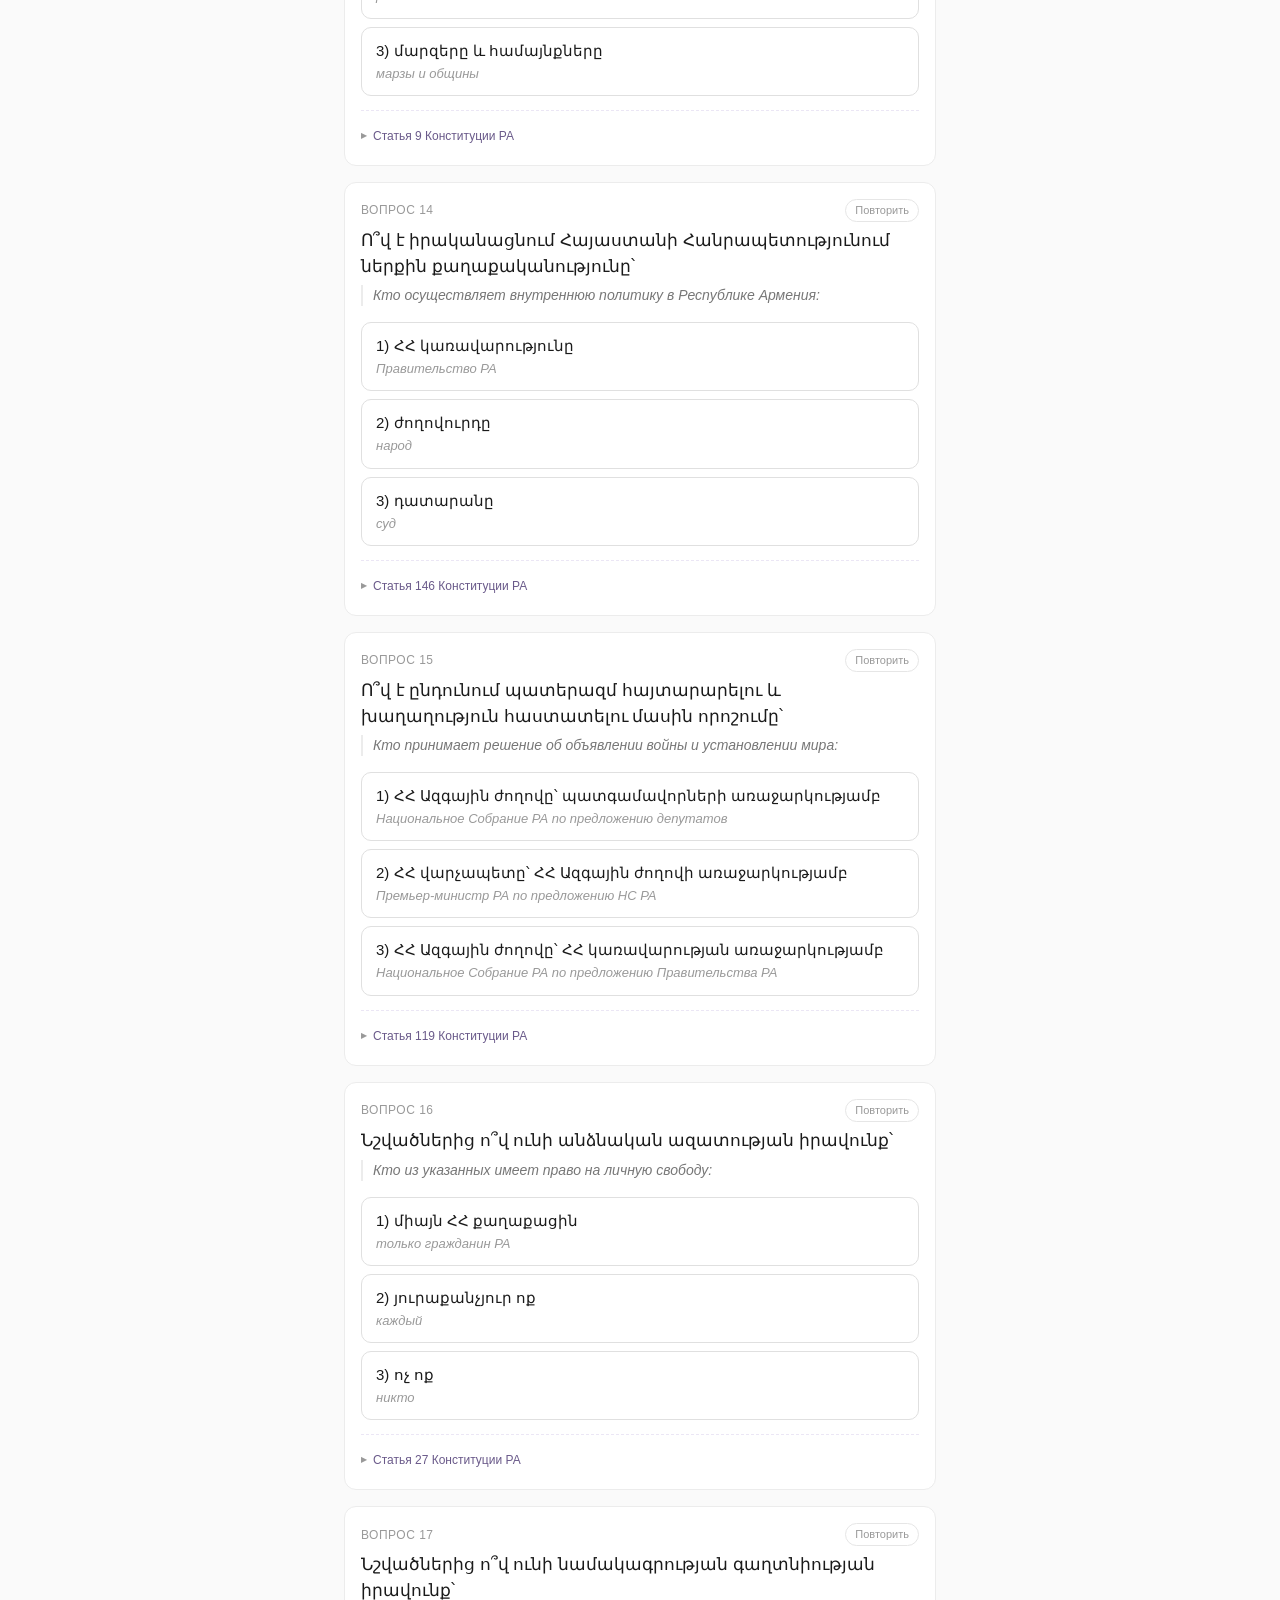
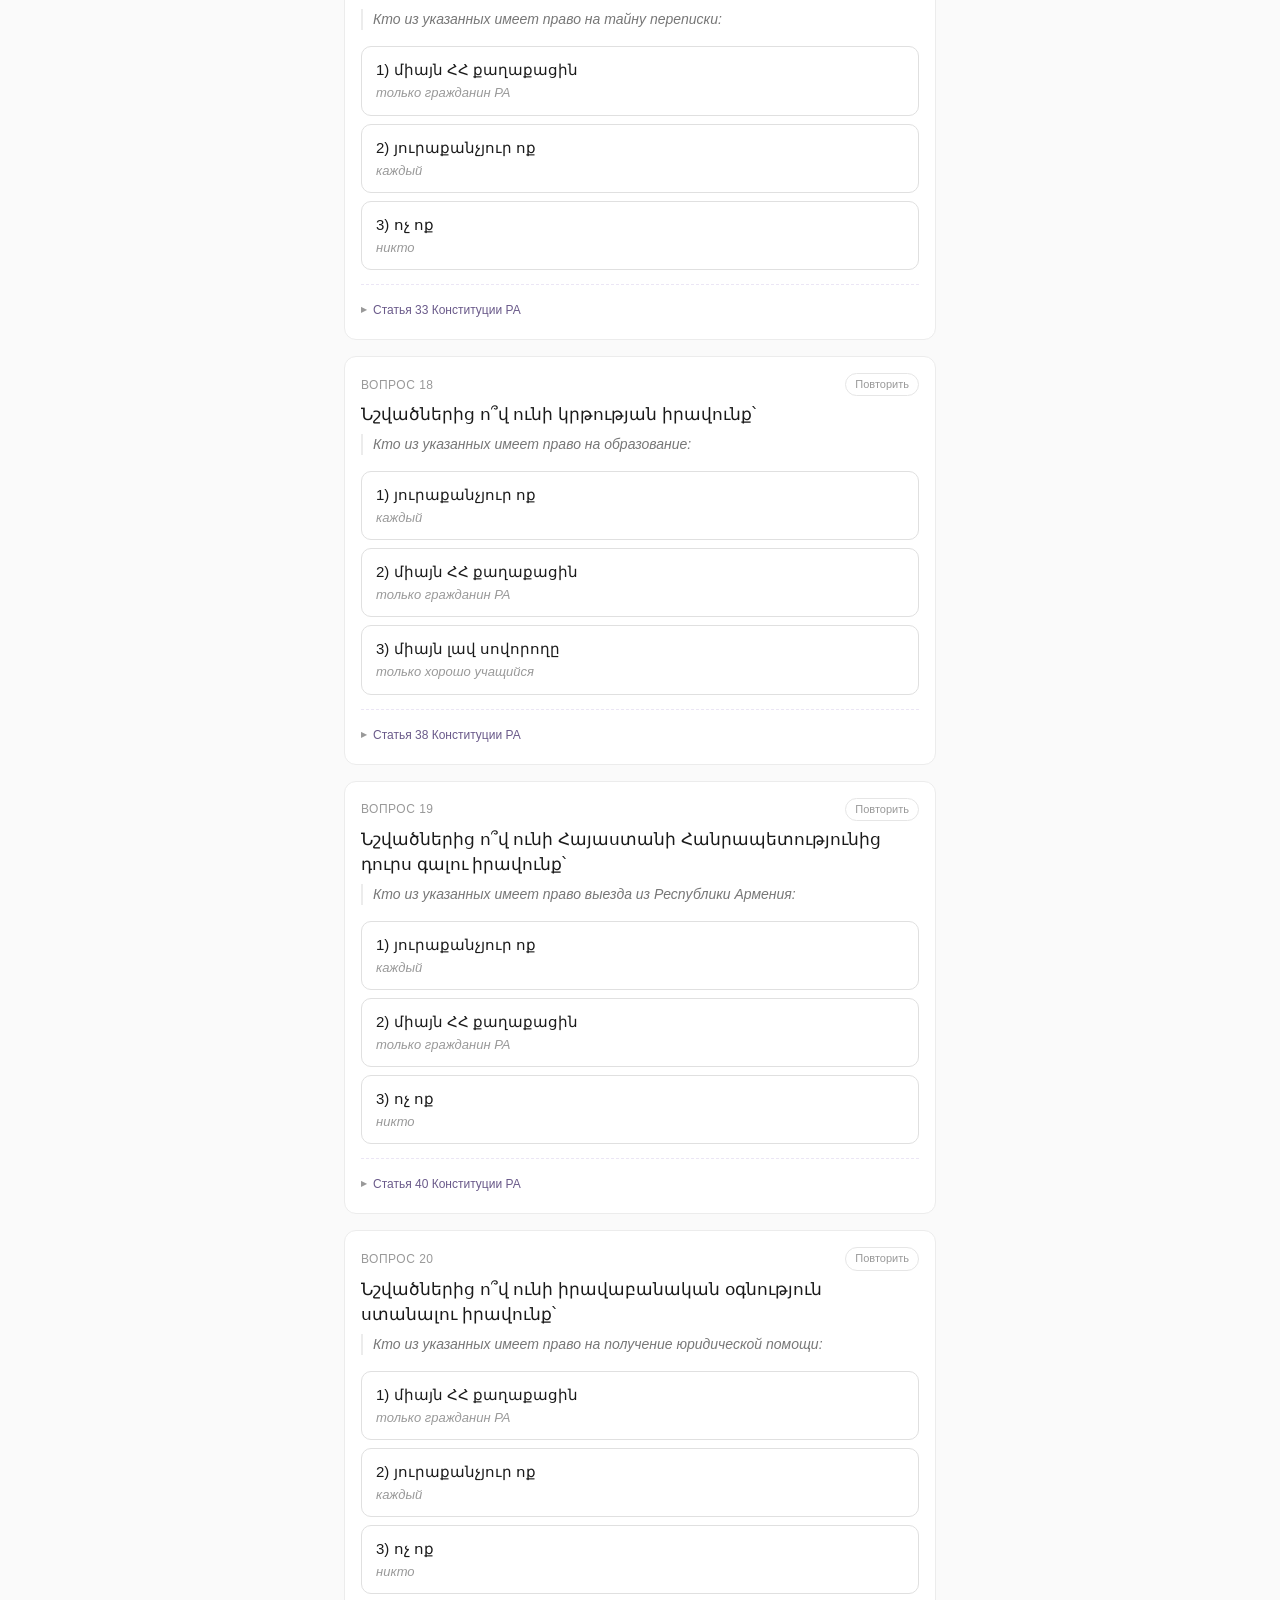
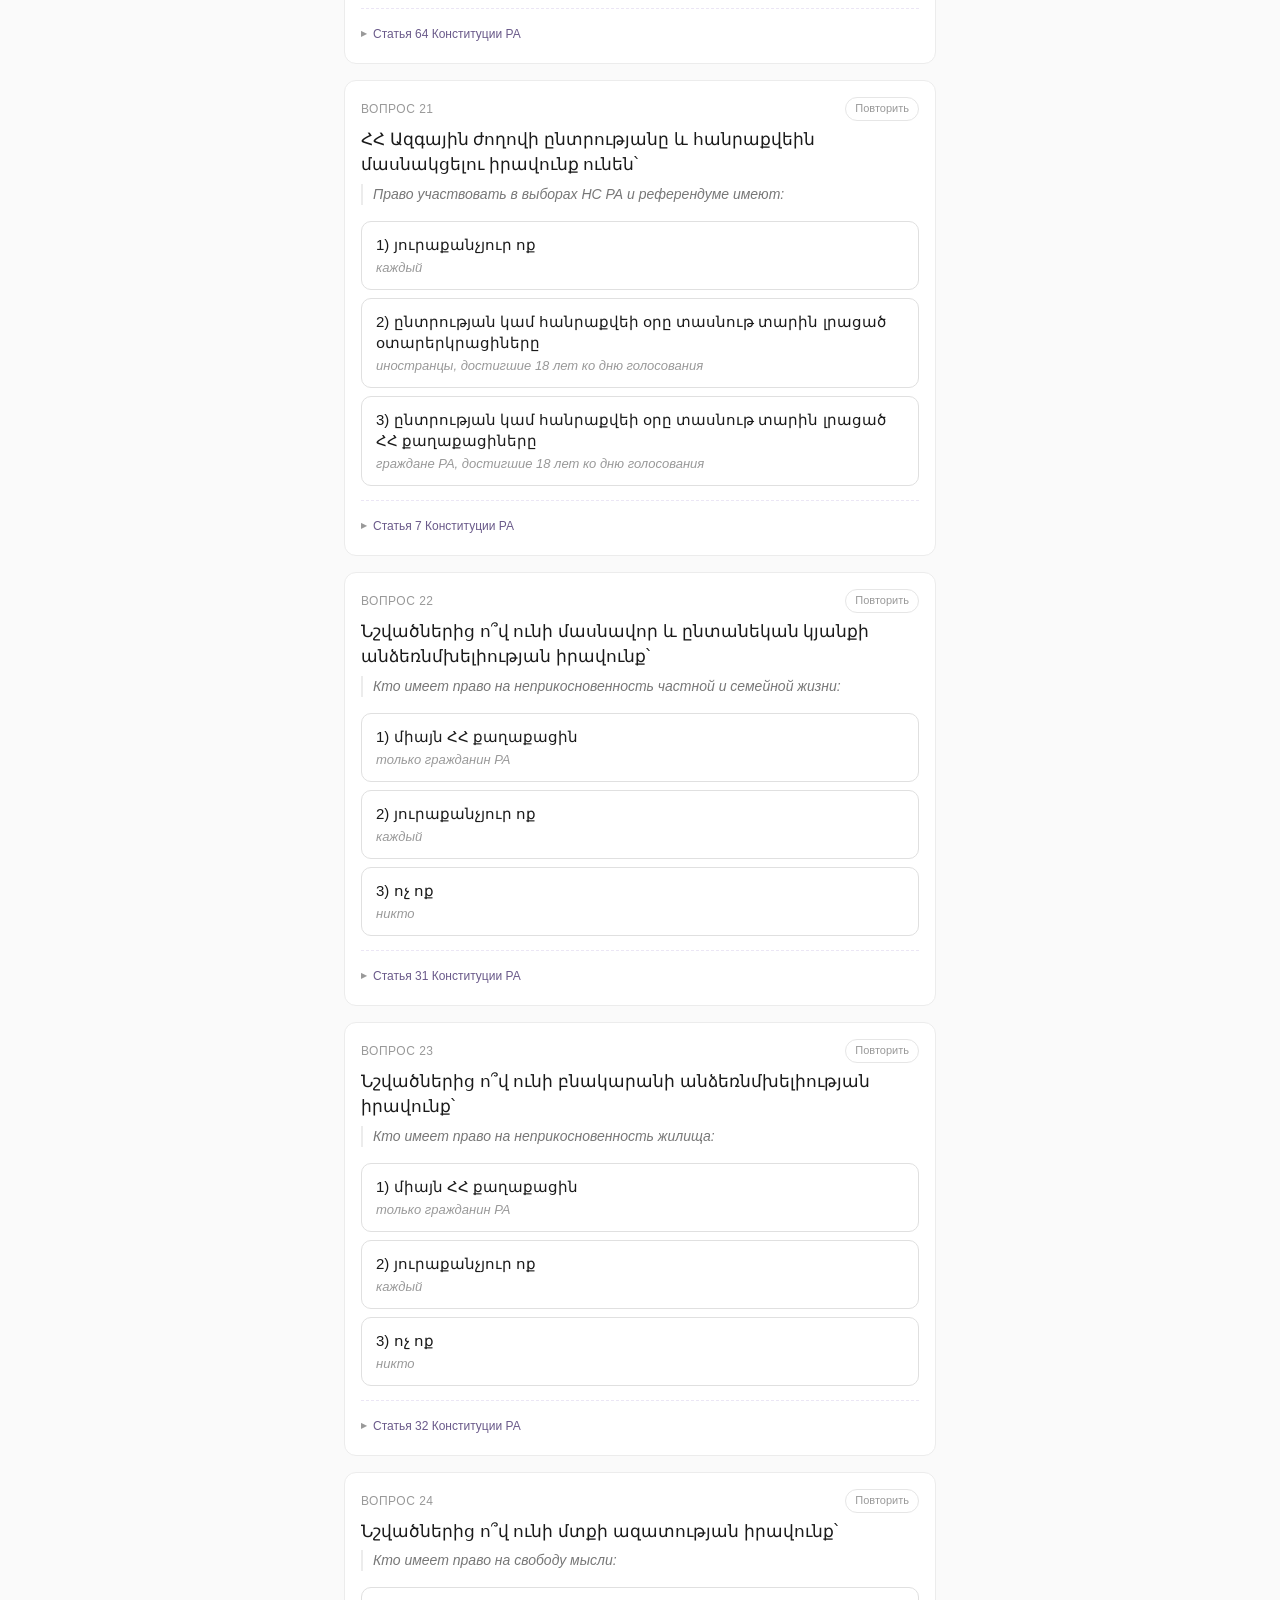
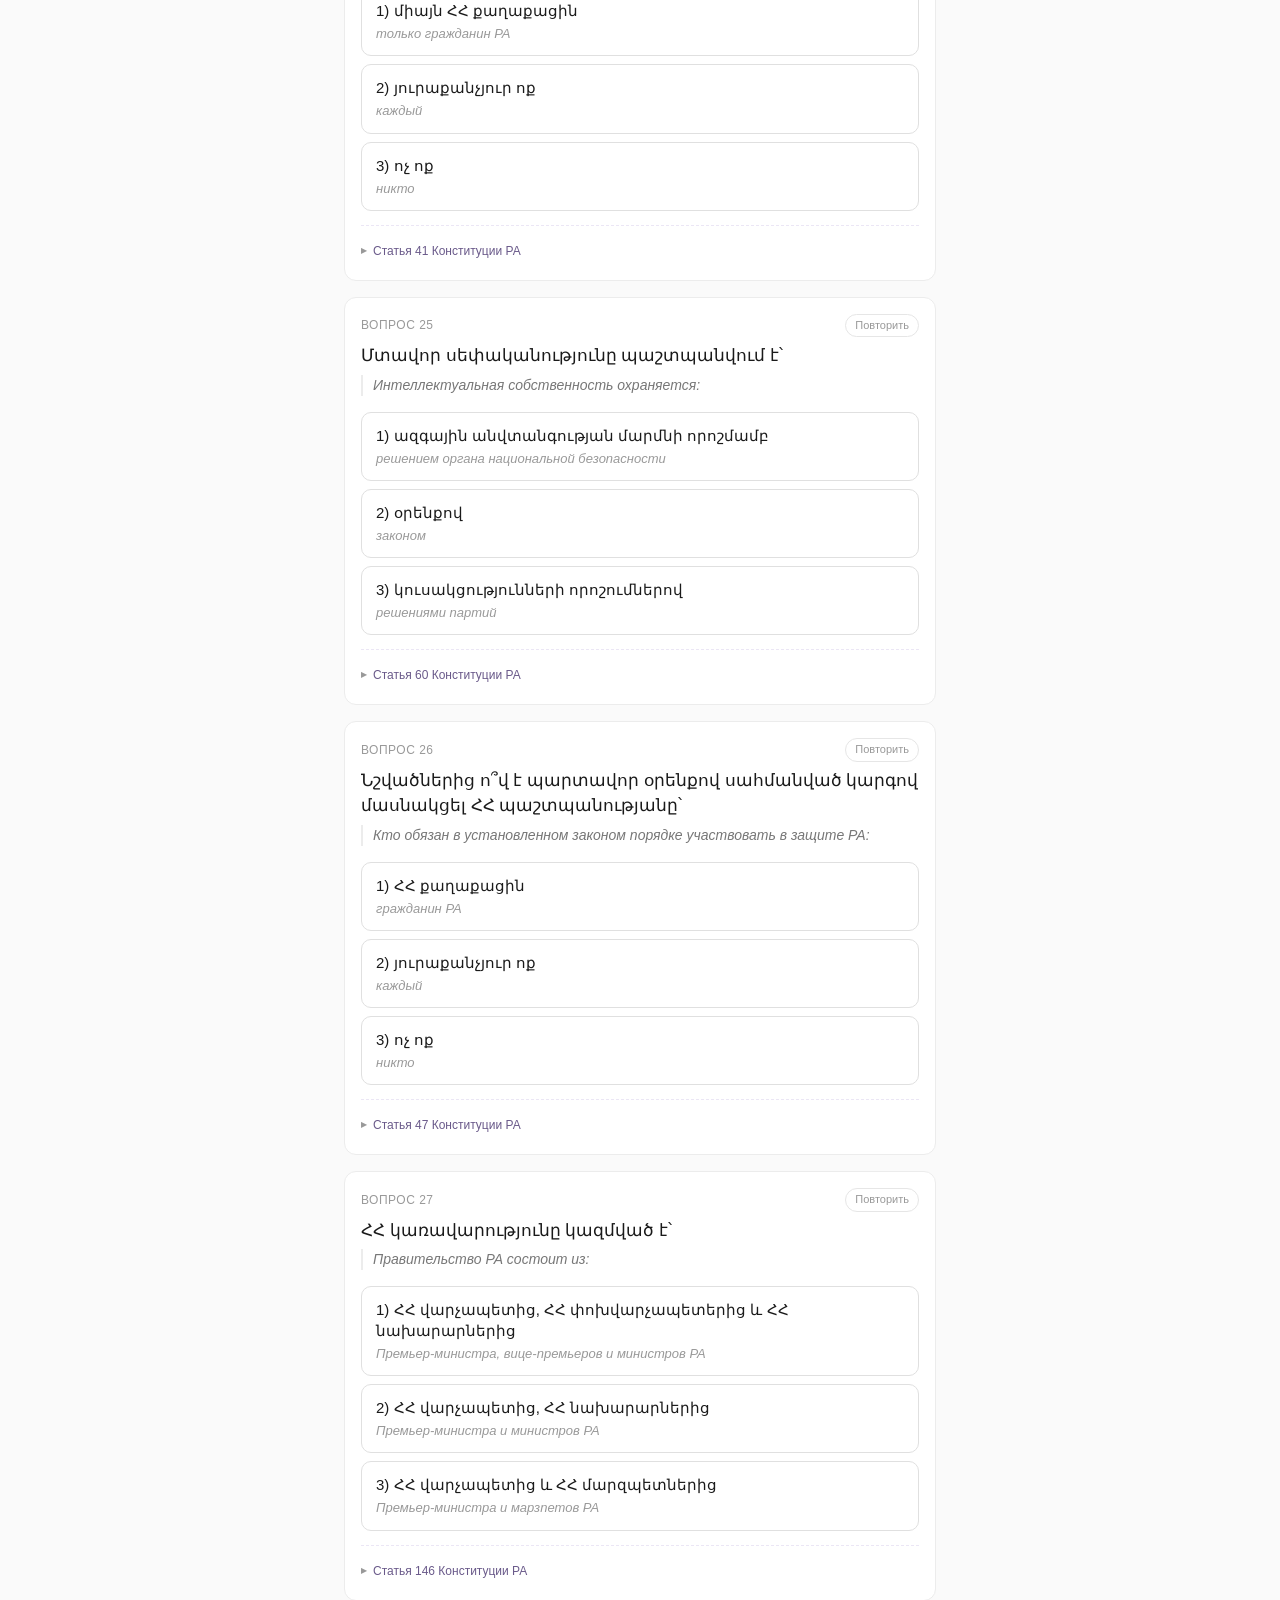
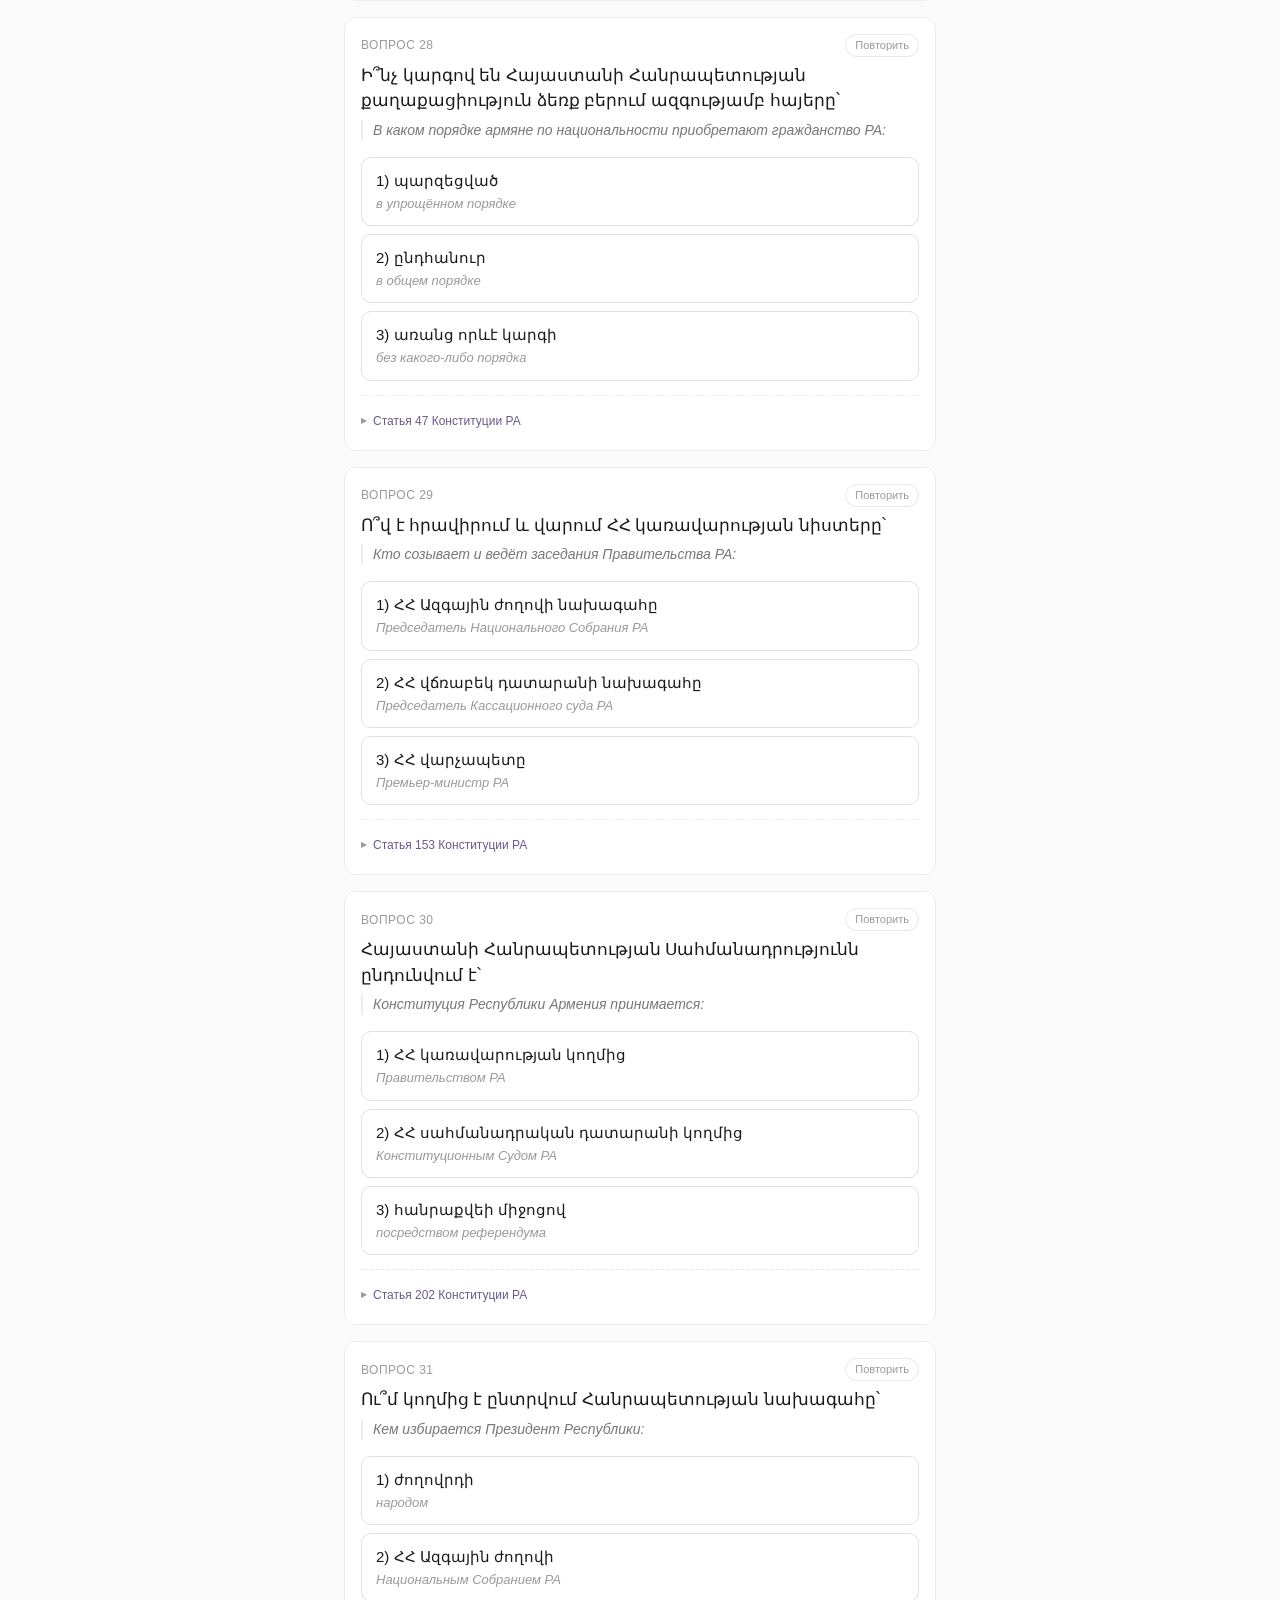
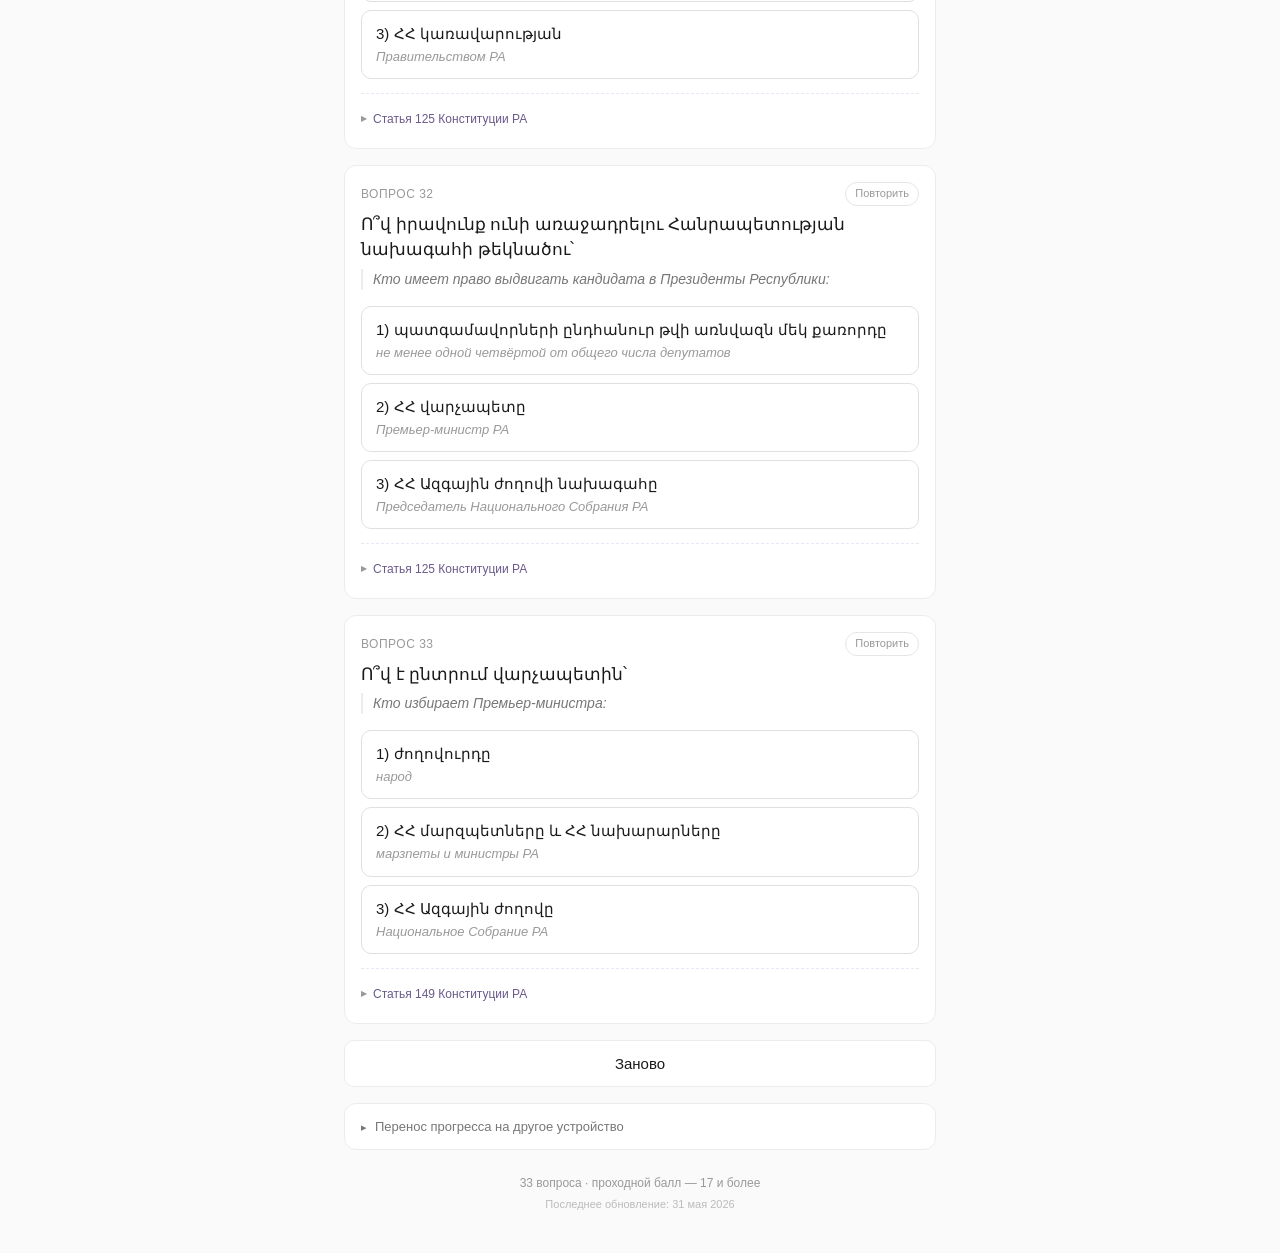
==== commit ce5ee50b: "Перенос прогресса между браузерами кодом или файлом Свёрнутый блок под кнопкой «Заново»: «Скопироват" ====
--- a/index.html
+++ b/index.html
@@ -6,7 +6,7 @@
 <meta name="viewport" content="width=device-width, initial-scale=1.0, viewport-fit=cover" />
 <meta name="theme-color" content="#ffffff" />
 <title>Թեստ ՀՀ Սահմանադրության / Тест по Конституции РА</title>
-<link rel="stylesheet" href="styles.css?v=3" />
+<link rel="stylesheet" href="styles.css?v=4" />
 </head>
 <body data-test="official">
 
@@ -75,15 +75,32 @@
     <button class="action secondary" id="resetBtn">Заново</button>
   </div>
 
+  <details class="backup">
+    <summary>Перенос прогресса на другое устройство</summary>
+    <div class="backup-body">
+      <p class="backup-hint">Код содержит ваши ответы и список «Повторить». Скопируйте его здесь, откройте этот же тест в другом браузере и вставьте код там.</p>
+      <div class="backup-row">
+        <button type="button" class="ra-btn" id="backupCopyBtn">Скопировать код</button>
+        <button type="button" class="ra-btn" id="backupSaveBtn">Скачать файлом</button>
+      </div>
+      <textarea class="backup-field" id="backupField" rows="3" spellcheck="false" autocapitalize="off" autocomplete="off" placeholder="Вставьте код сюда"></textarea>
+      <div class="backup-row">
+        <button type="button" class="ra-btn" id="backupApplyBtn">Применить код</button>
+        <label class="ra-btn backup-file-label">Выбрать файл<input type="file" id="backupFileInput" accept=".txt,.json,text/plain" hidden></label>
+      </div>
+      <div class="backup-status" id="backupStatus" role="status"></div>
+    </div>
+  </details>
+
   <footer>
     <div id="footerCounts"></div>
     <div class="footer-updated">Последнее обновление: <span id="lastUpdated"></span></div>
   </footer>
 </div>
 
-<script src="articles.js?v=3"></script>
-<script src="questions-official.js?v=3"></script>
-<script src="config.js?v=3"></script>
-<script src="app.js?v=3"></script>
+<script src="articles.js?v=4"></script>
+<script src="questions-official.js?v=4"></script>
+<script src="config.js?v=4"></script>
+<script src="app.js?v=4"></script>
 </body>
 </html>
--- a/styles.css
+++ b/styles.css
@@ -595,6 +595,79 @@
     color: #777;
     margin-top: 8px;
   }
+  /* --- Перенос прогресса: свёрнутый служебный блок под кнопкой «Заново» --- */
+  .backup {
+    margin-top: 16px;
+    background: #ffffff;
+    border: 1px solid #ececec;
+    border-radius: 12px;
+    padding: 0 16px;
+  }
+  .backup > summary {
+    padding: 13px 0;
+    font-size: 13px;
+    color: #777;
+    cursor: pointer;
+    list-style: none;
+    -webkit-tap-highlight-color: transparent;
+  }
+  .backup > summary::-webkit-details-marker { display: none; }
+  .backup > summary::before {
+    content: '▸';
+    display: inline-block;
+    margin-right: 8px;
+    font-size: 11px;
+    transition: transform 0.15s ease;
+  }
+  .backup[open] > summary::before { transform: rotate(90deg); }
+  .backup > summary:hover { color: #1a1a1a; }
+  .backup-body { padding-bottom: 16px; }
+  .backup-hint {
+    margin: 0 0 12px;
+    font-size: 13px;
+    line-height: 1.6;
+    color: #777;
+  }
+  .backup-row {
+    display: flex;
+    flex-wrap: wrap;
+    gap: 8px;
+    margin-bottom: 10px;
+  }
+  .backup-file-label {
+    display: inline-flex;
+    align-items: center;
+    cursor: pointer;
+  }
+  .backup-field {
+    display: block;
+    width: 100%;
+    margin-bottom: 10px;
+    padding: 10px;
+    background: #fafafa;
+    border: 1px solid #e0e0e0;
+    border-radius: 8px;
+    font-family: ui-monospace, SFMono-Regular, Menlo, monospace;
+    font-size: 12px;
+    line-height: 1.5;
+    color: #1a1a1a;
+    resize: vertical;
+    -webkit-appearance: none;
+  }
+  .backup-field:focus {
+    outline: none;
+    border-color: #c9c9c9;
+    background: #ffffff;
+  }
+  .backup-status {
+    font-size: 13px;
+    line-height: 1.5;
+    color: #777;
+  }
+  .backup-status:empty { display: none; }
+  .backup-status.ok { color: #1b5e20; }
+  .backup-status.warn { color: #8a5a12; }
+  .backup-status.err { color: #b3261e; }
   footer {
     text-align: center;
     font-size: 12px;
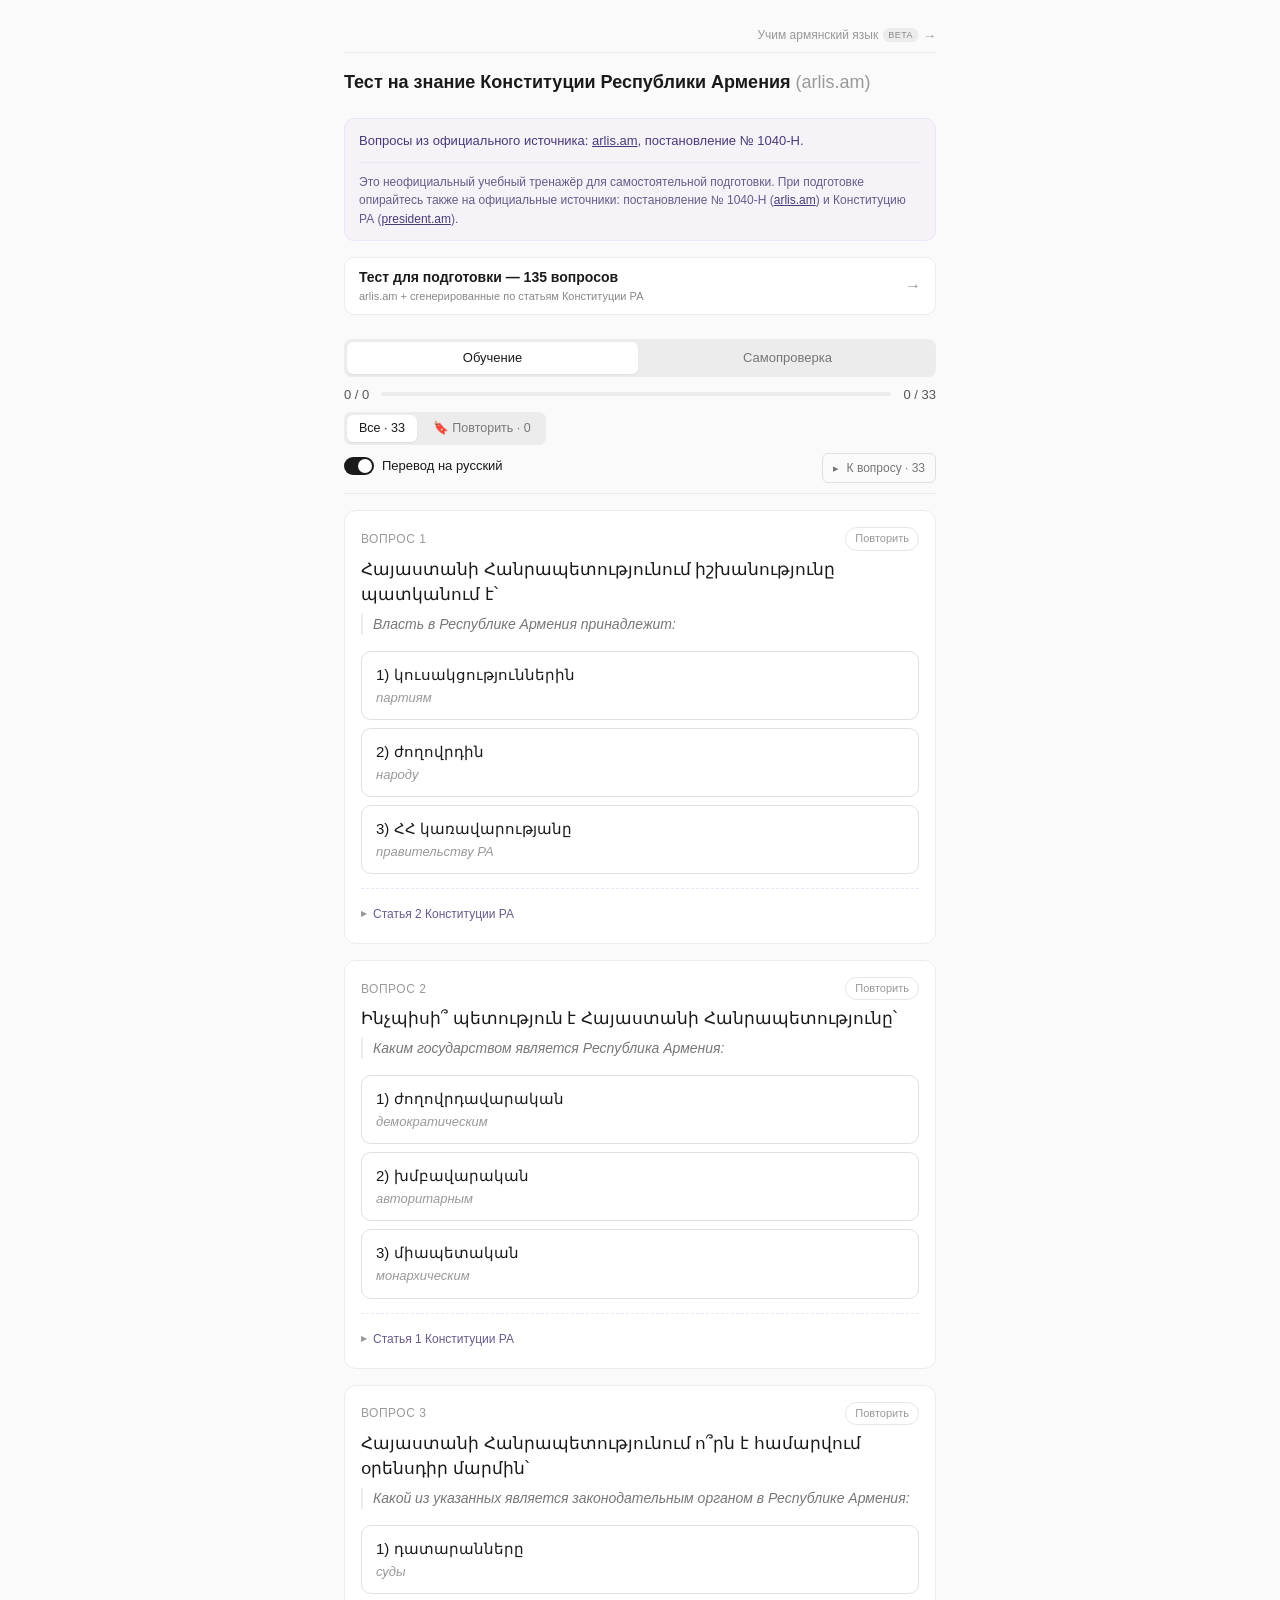
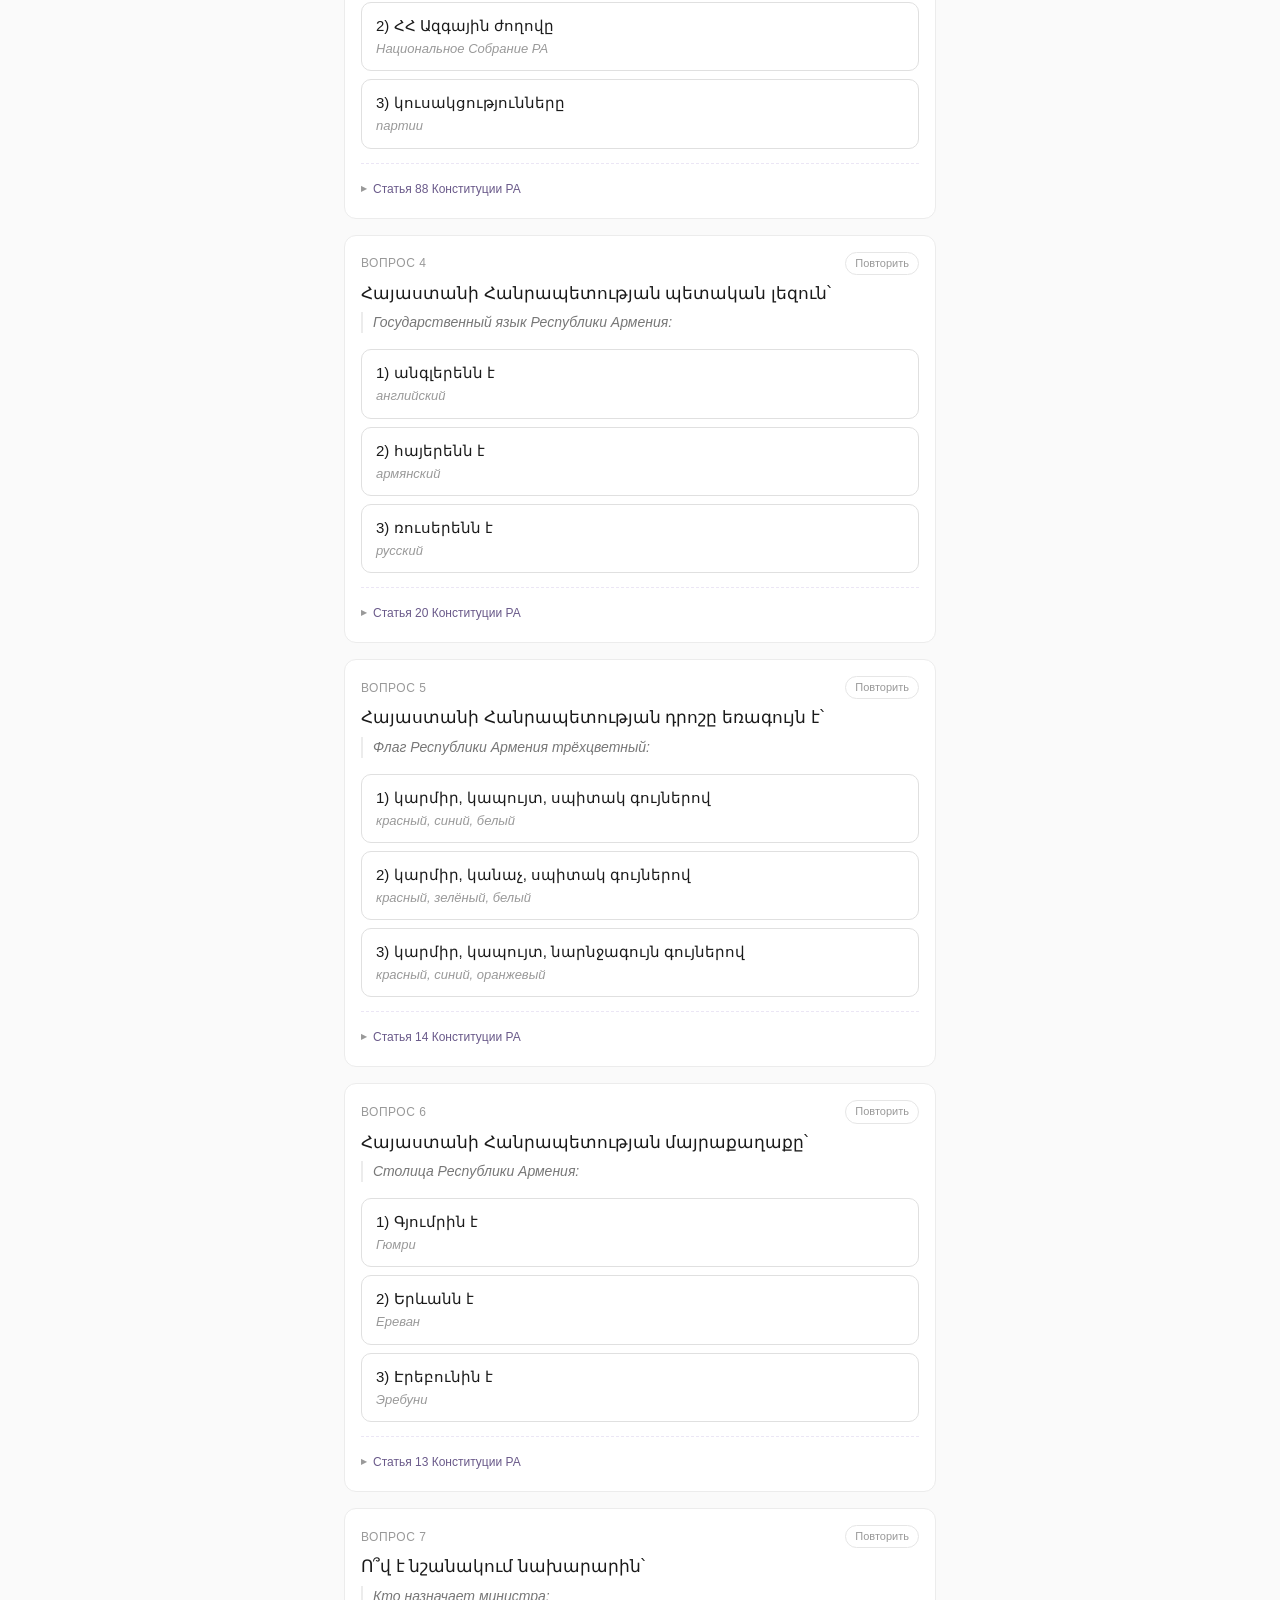
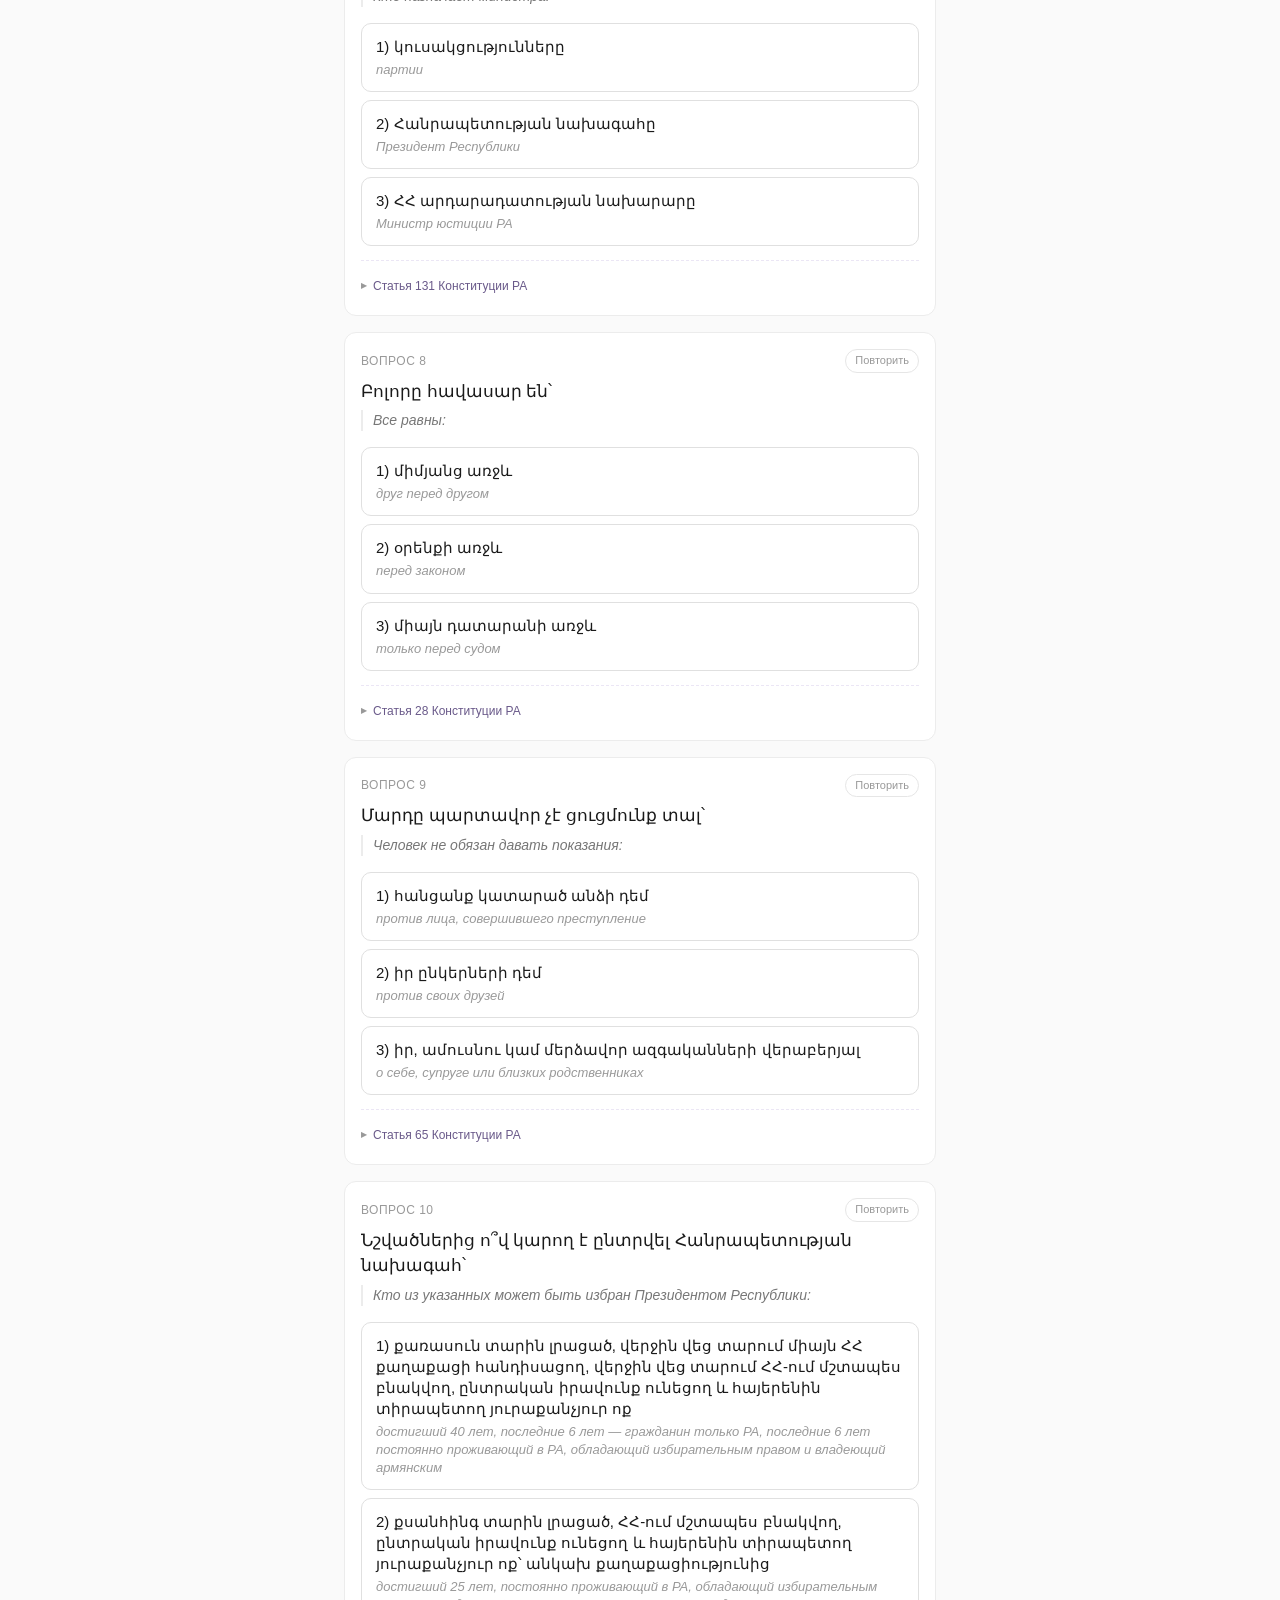
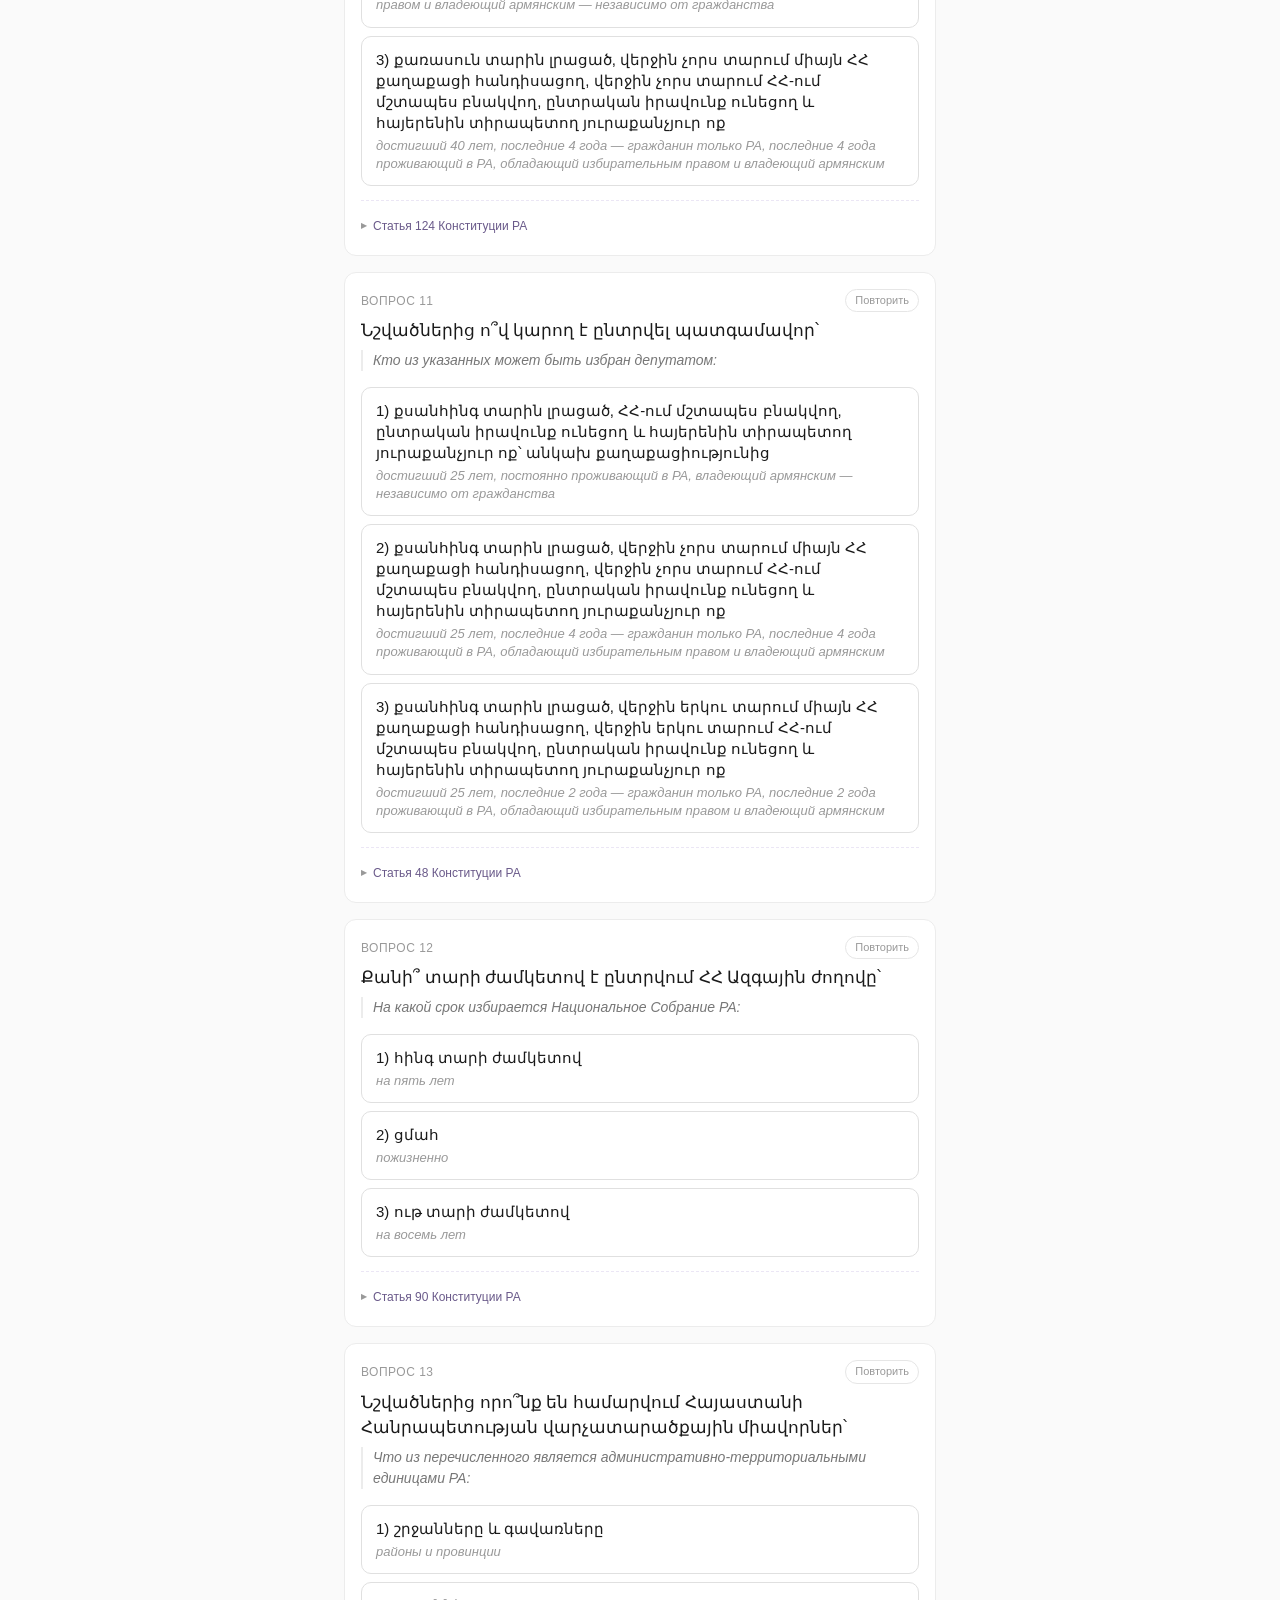
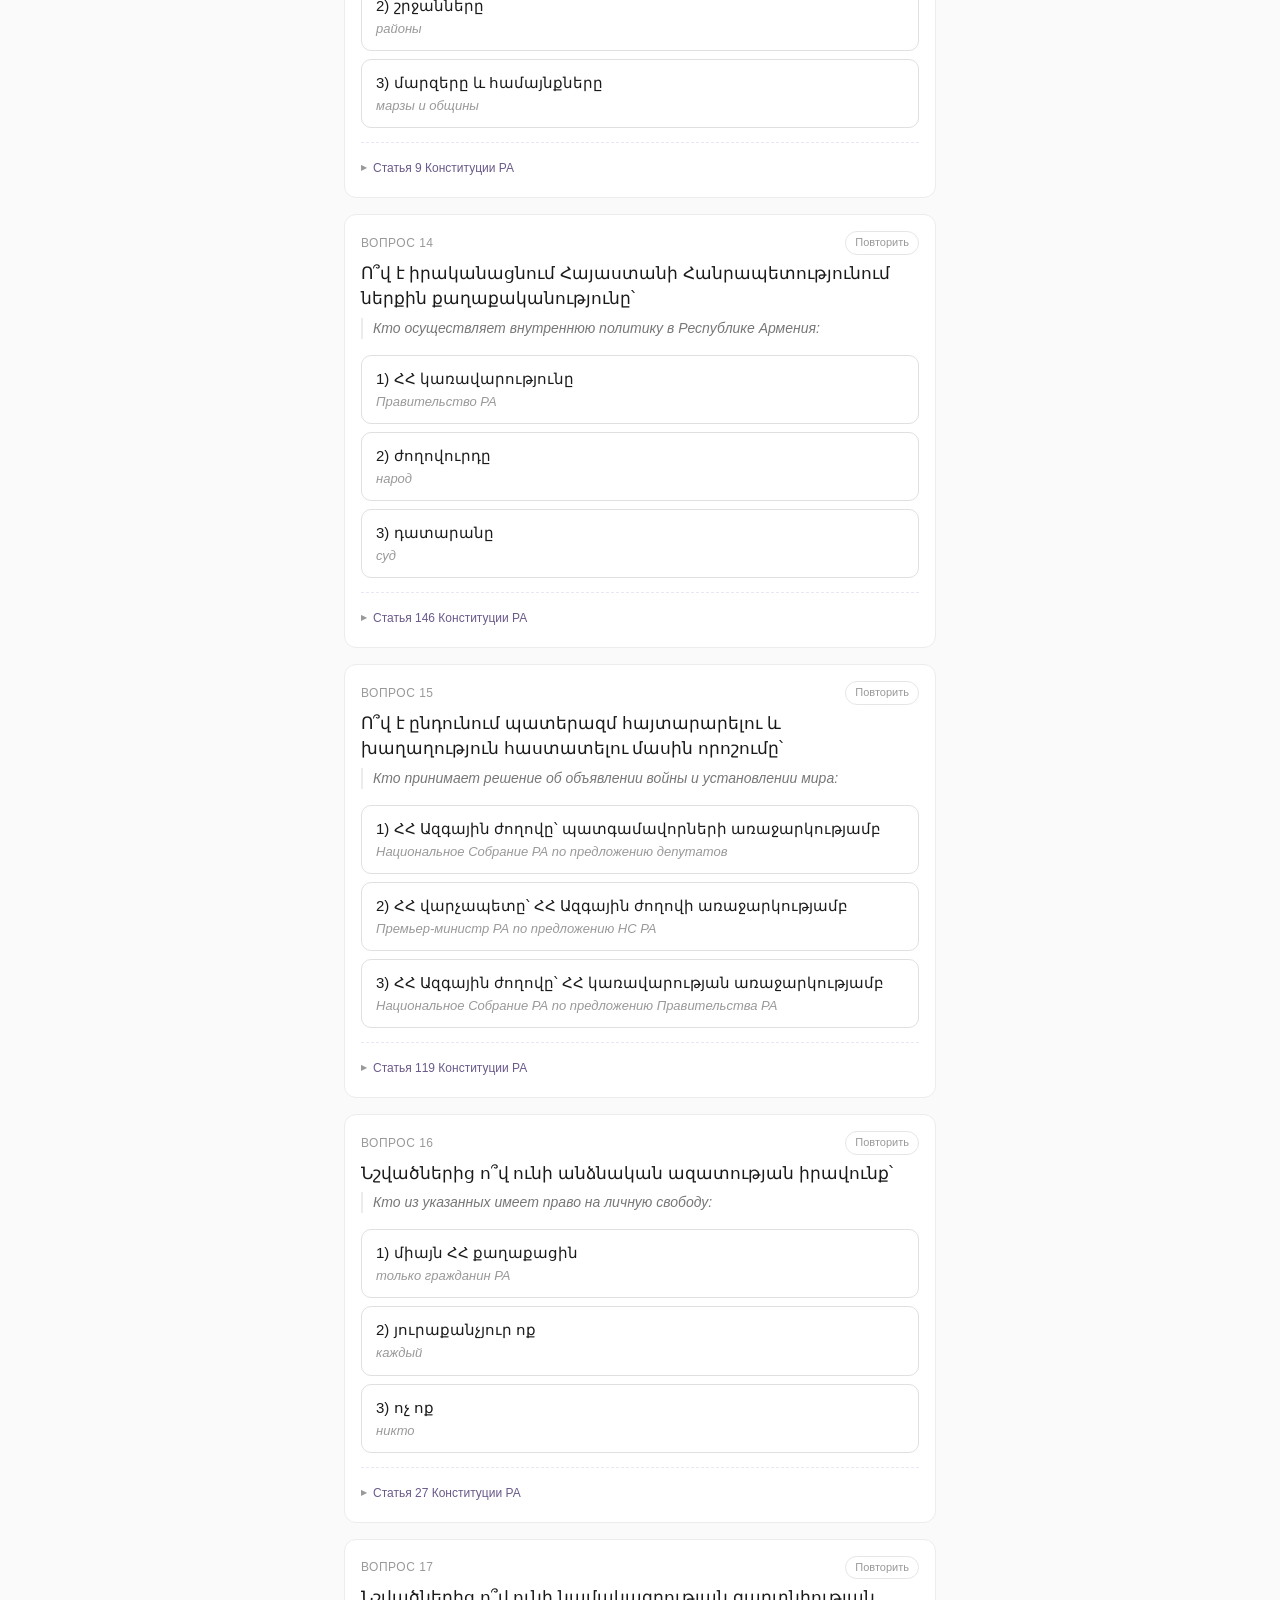
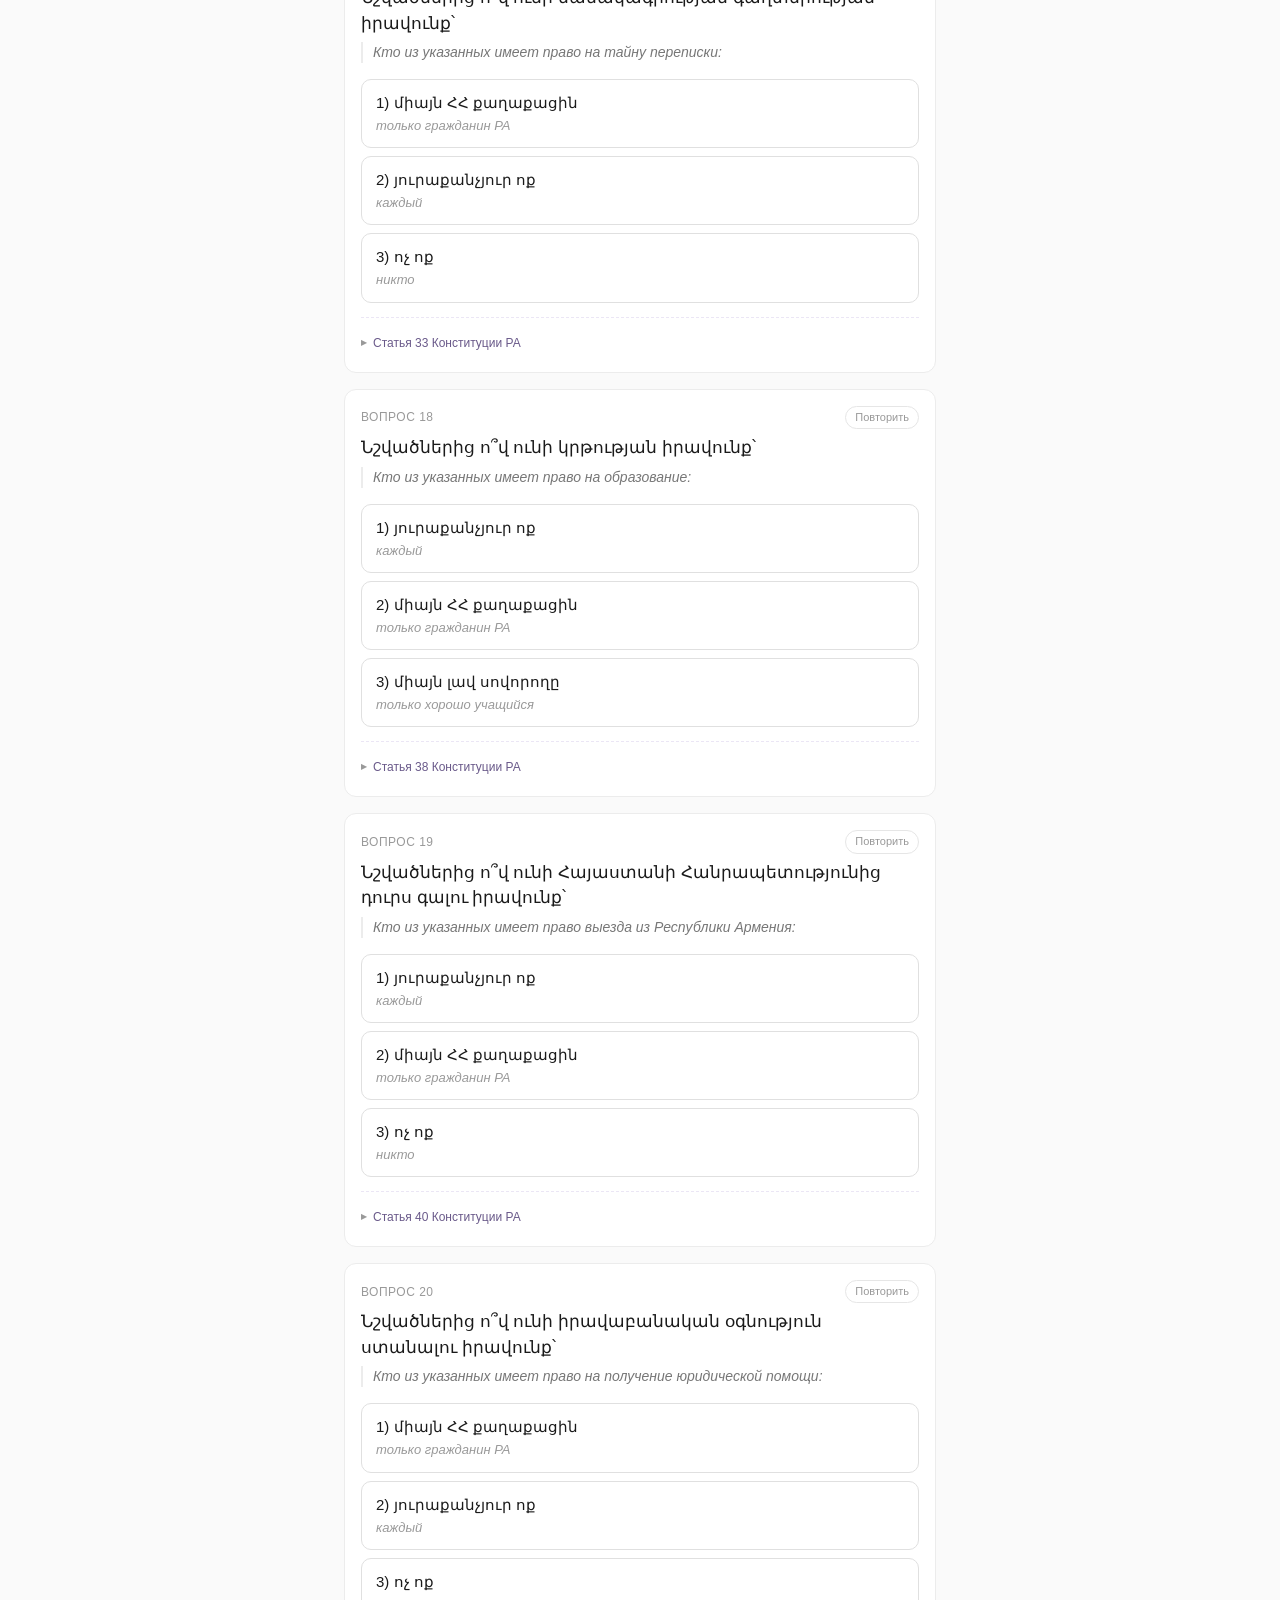
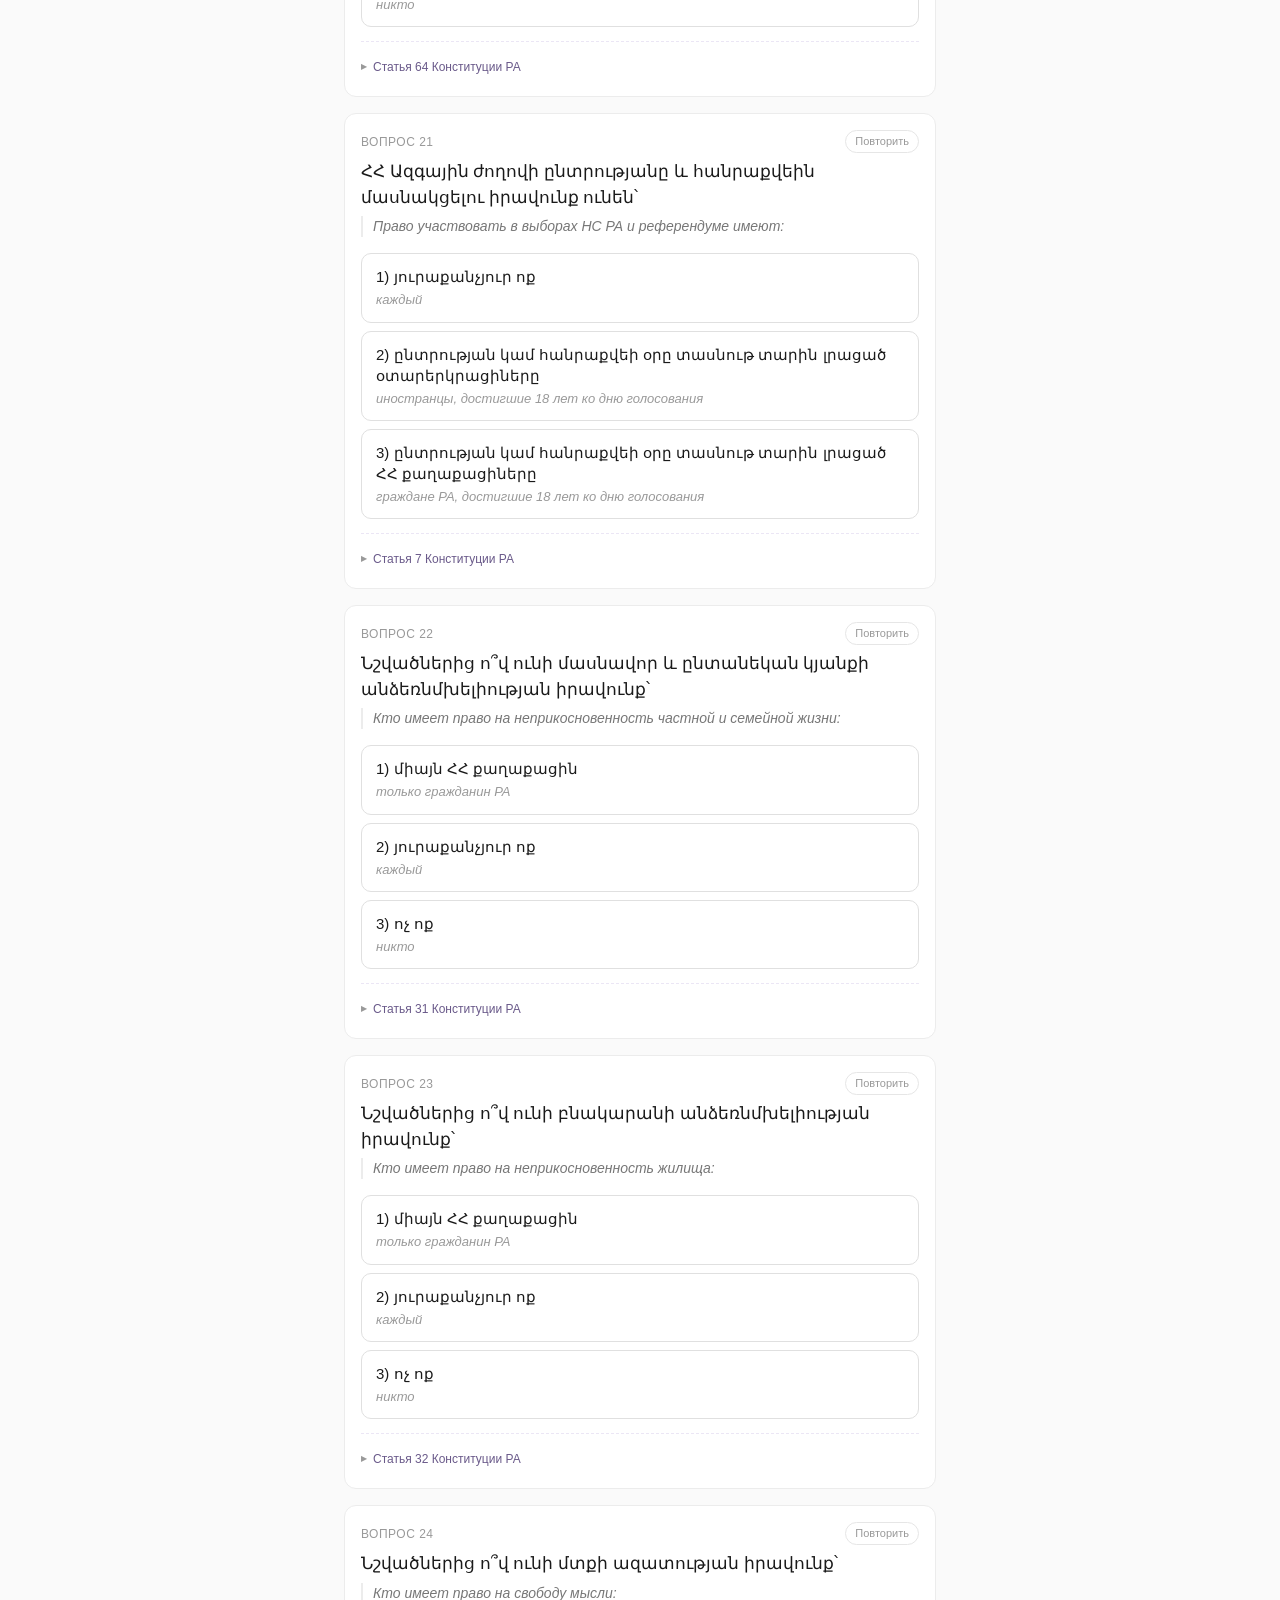
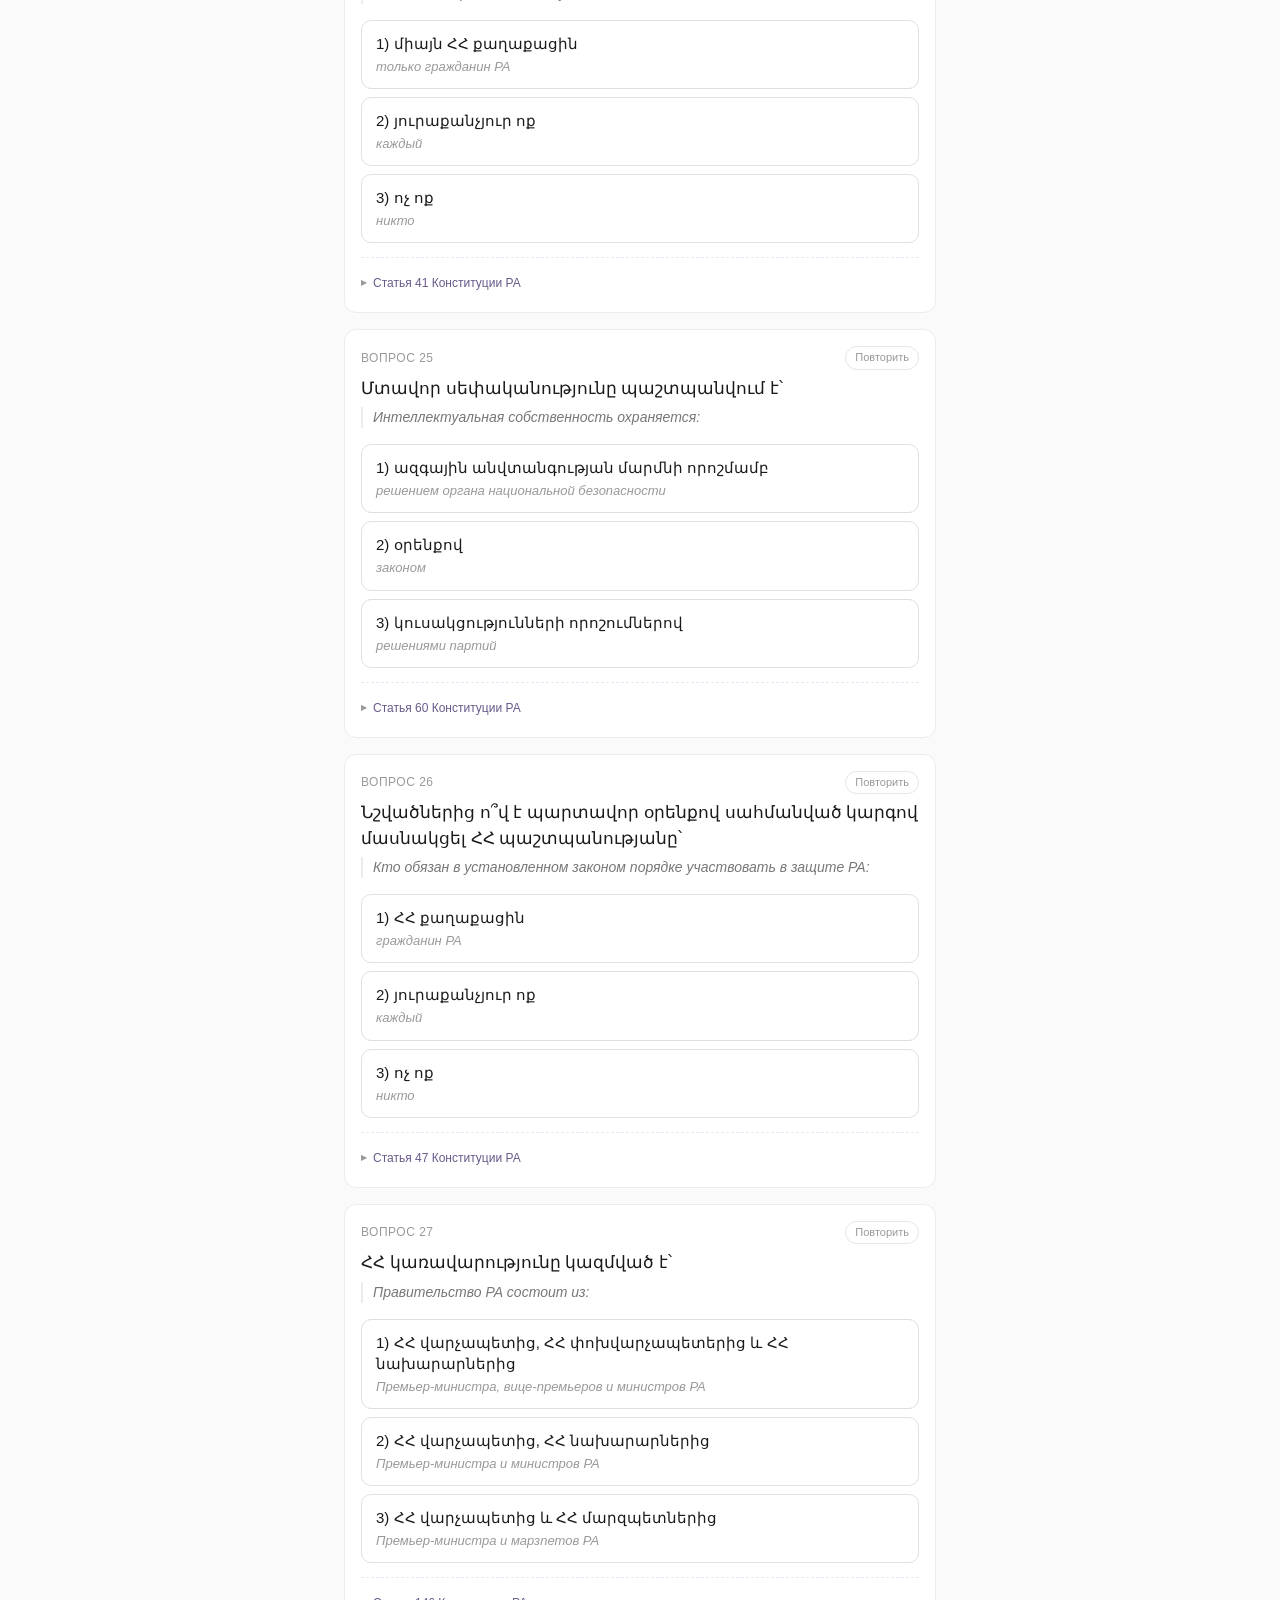
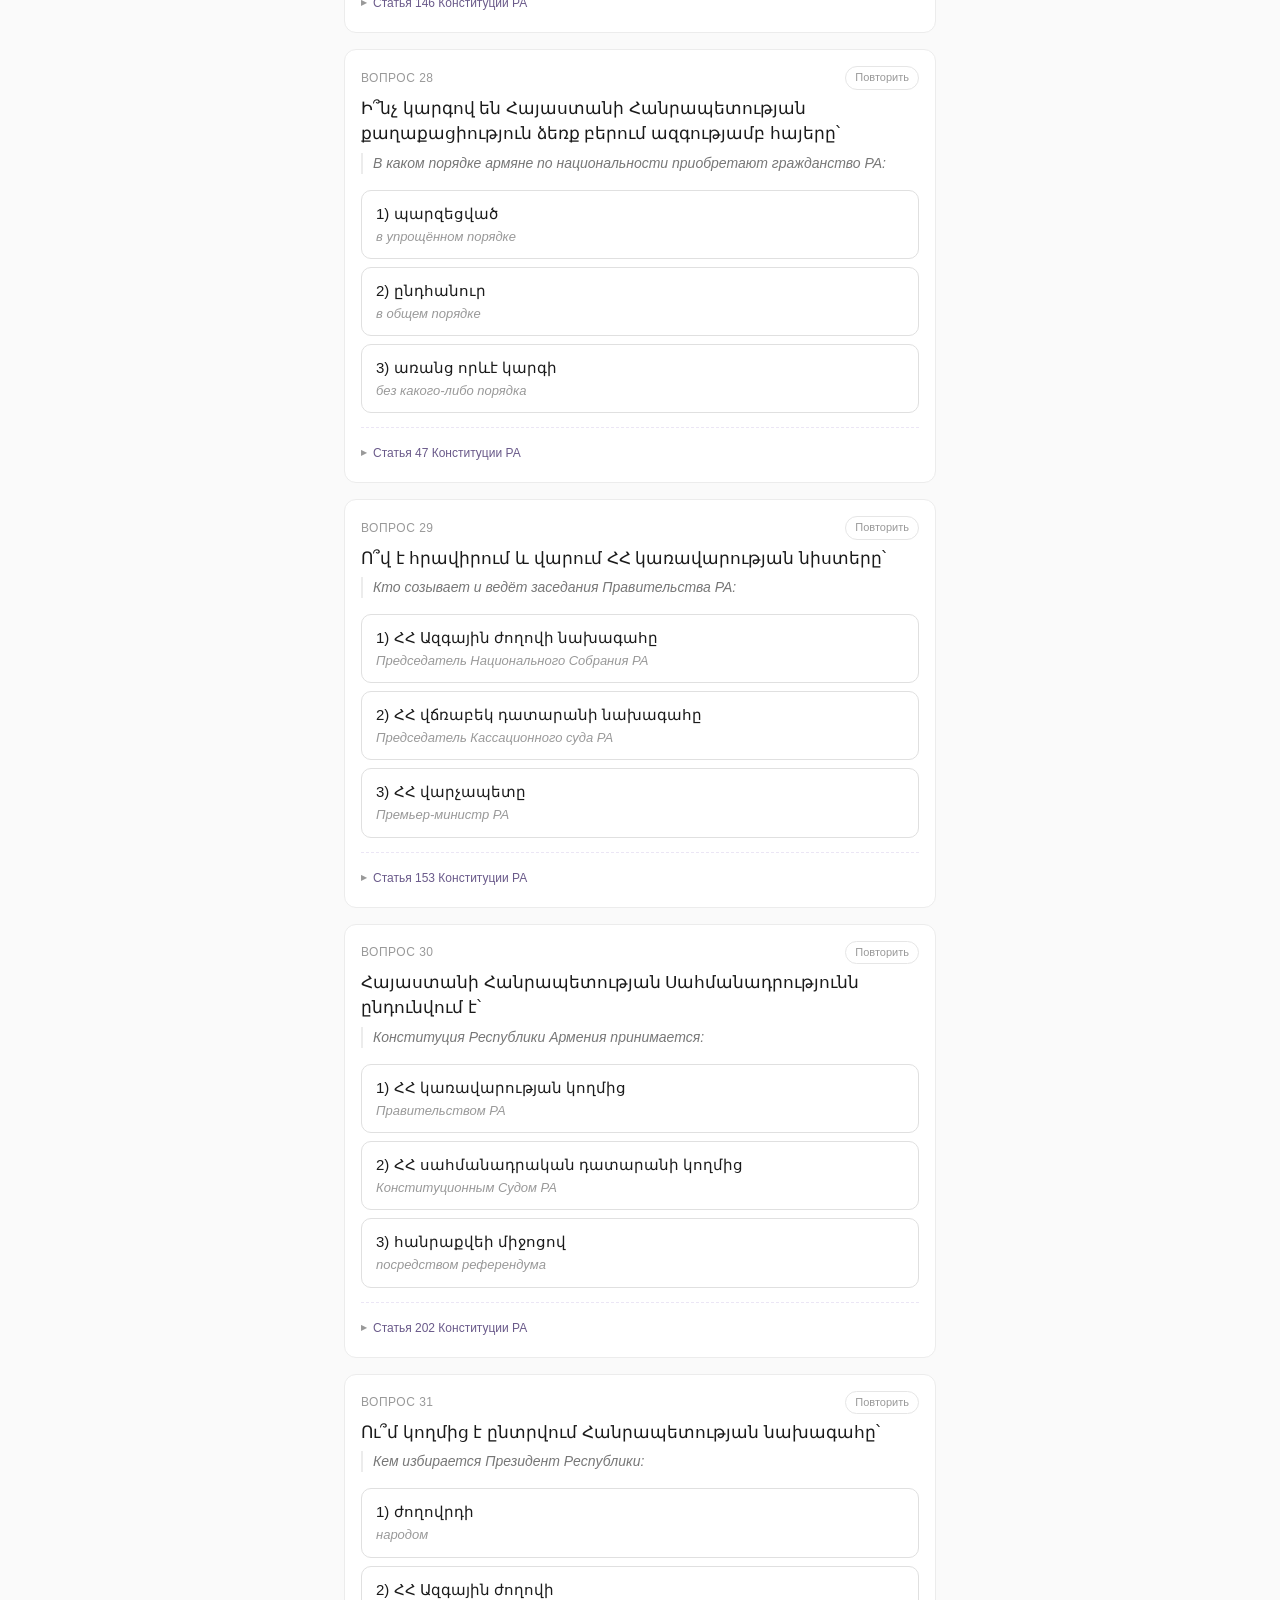
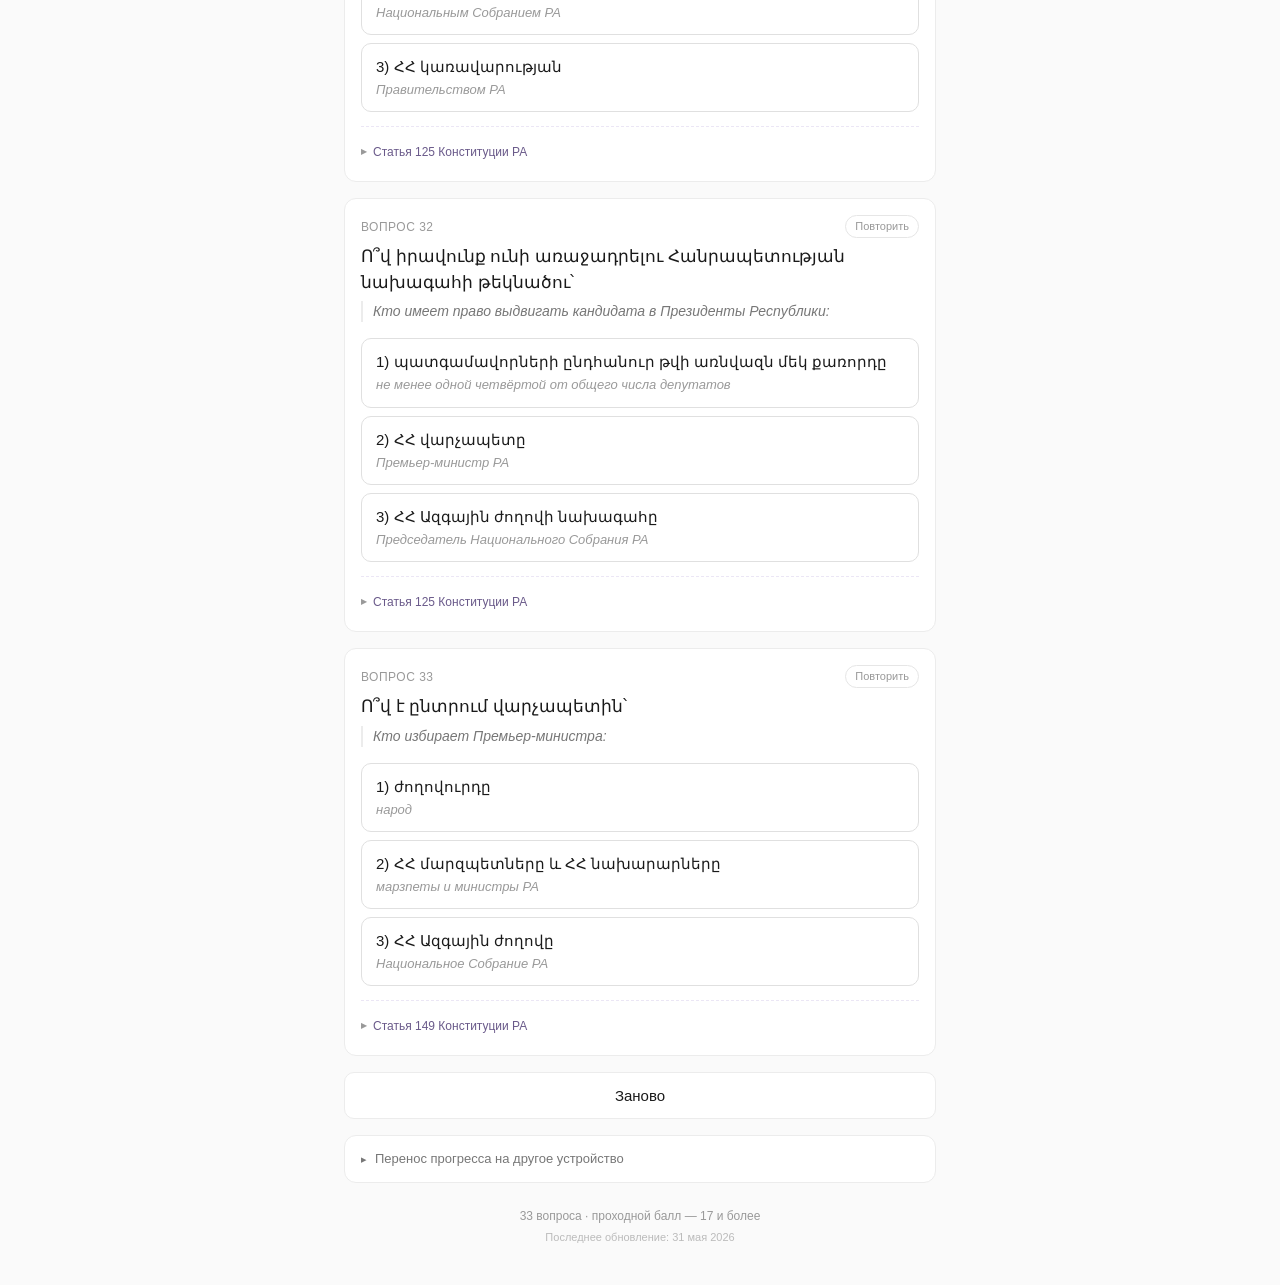
==== commit 66d88e33: "Навигация по вопросам, стабильный скролл при переводе - Переключатель перевода больше не выкидывает " ====
--- a/index.html
+++ b/index.html
@@ -6,7 +6,7 @@
 <meta name="viewport" content="width=device-width, initial-scale=1.0, viewport-fit=cover" />
 <meta name="theme-color" content="#ffffff" />
 <title>Թեստ ՀՀ Սահմանադրության / Тест по Конституции РА</title>
-<link rel="stylesheet" href="styles.css?v=4" />
+<link rel="stylesheet" href="styles.css?v=5" />
 </head>
 <body data-test="official">
 
@@ -51,21 +51,33 @@
     <div class="progress-bar"><div class="progress-fill" id="progressFill"></div></div>
     <span class="score" id="counter">0 / 33</span>
   </div>
+    <div class="repeat-filter" role="group" aria-label="Какие вопросы показывать">
+      <button type="button" class="rf-btn active" data-filter="all" aria-pressed="true">Все · <span id="rfAllCount">…</span></button>
+      <button type="button" class="rf-btn" data-filter="repeat" aria-pressed="false">🔖 Повторить · <span id="rfRepeatCount">0</span></button>
+    </div>
     <div class="learn-tools">
-      <div class="repeat-filter" role="group" aria-label="Какие вопросы показывать">
-        <button type="button" class="rf-btn active" data-filter="all" aria-pressed="true">Все · <span id="rfAllCount">…</span></button>
-        <button type="button" class="rf-btn" data-filter="repeat" aria-pressed="false">🔖 Повторить · <span id="rfRepeatCount">0</span></button>
-      </div>
       <div class="ru-toggle">
         <button type="button" class="ru-btn" id="ruBtn" aria-pressed="true" title="Показывать или скрывать русский перевод">
           <span class="ru-switch"><span class="ru-knob"></span></span>
           <span class="ru-label">Перевод на русский</span>
         </button>
       </div>
-    </div>
-    <div class="repeat-actions" id="repeatActions" hidden>
-      <button type="button" class="ra-btn" id="repeatRetryBtn">Пройти заново</button>
-      <button type="button" class="ra-btn" id="repeatClearBtn">Очистить список</button>
+      <div class="repeat-actions" id="repeatActions" hidden>
+        <button type="button" class="ra-btn" id="repeatRetryBtn">Пройти заново</button>
+        <button type="button" class="ra-btn" id="repeatClearBtn">Очистить список</button>
+      </div>
+      <details class="jumpbox" id="jumpBox">
+        <summary id="jumpSummary">К вопросу</summary>
+        <div class="jump-body">
+          <div class="jump-legend">
+            <span class="jl ok">верно</span>
+            <span class="jl err">с ошибкой</span>
+            <span class="jl none">не отвечен</span>
+            <span class="jl marked">🔖 в повторении</span>
+          </div>
+          <div class="jump-grid" id="jumpGrid"></div>
+        </div>
+      </details>
     </div>
   </div>
 
@@ -98,9 +110,9 @@
   </footer>
 </div>
 
-<script src="articles.js?v=4"></script>
-<script src="questions-official.js?v=4"></script>
-<script src="config.js?v=4"></script>
-<script src="app.js?v=4"></script>
+<script src="articles.js?v=5"></script>
+<script src="questions-official.js?v=5"></script>
+<script src="config.js?v=5"></script>
+<script src="app.js?v=5"></script>
 </body>
 </html>
--- a/styles.css
+++ b/styles.css
@@ -55,12 +55,15 @@
     top: 0;
     z-index: 10;
     background: #fafafa;
-    padding: 10px 0 12px;
+    padding: 8px 0 10px;
     border-bottom: 1px solid #ececec;
     margin-bottom: 16px;
   }
   .sticky-controls .mode-toggle { margin-top: 0; }
-  .sticky-controls .progress { margin-top: 10px; }
+  .sticky-controls .progress { margin-top: 8px; }
+  .sticky-controls .repeat-filter { margin-top: 8px; }
+  .sticky-controls .learn-tools { margin-top: 8px; }
+  .sticky-controls .jump-grid { max-height: 38vh; }
   h1 {
     font-size: 16px;
     font-weight: 600;
@@ -177,20 +180,24 @@
     margin-top: 10px;
   }
   .learn-tools .ru-toggle { margin-top: 0; }
+  .learn-tools .repeat-actions { margin-top: 0; }
   body.test-mode .learn-tools,
   body.test-mode .repeat-actions { display: none; }
   .repeat-filter {
-    display: flex;
+    display: inline-flex;
     gap: 4px;
+    margin-top: 10px;
     background: #ececec;
-    border-radius: 8px;
+    border-radius: 7px;
     padding: 3px;
   }
+  body.test-mode .repeat-filter { display: none; }
   .rf-btn {
+    flex: 0 0 auto;
     background: transparent;
     border: none;
-    padding: 5px 10px;
-    font-size: 12px;
+    padding: 6px 12px;
+    font-size: 12.5px;
     font-weight: 500;
     color: #777;
     border-radius: 6px;
@@ -306,6 +313,87 @@
   body.no-ru .ru-only {
     display: none !important;
   }
+  /* --- Быстрый переход к вопросу --- */
+  /* Панель живёт в липкой шапке, в одной строке с тумблером перевода: кнопка
+     всегда под рукой, а раскрытая сетка занимает всю ширину строки. */
+  .jumpbox {
+    margin-left: auto;
+    background: transparent;
+    border: 1px solid #e0e0e0;
+    border-radius: 6px;
+    padding: 0 10px;
+  }
+  .jumpbox[open] {
+    flex: 1 0 100%;
+    margin-left: 0;
+    background: #ffffff;
+    border-color: #ececec;
+  }
+  .jumpbox > summary {
+    padding: 5px 0;
+    font-size: 12px;
+    color: #777;
+    cursor: pointer;
+    list-style: none;
+    white-space: nowrap;
+    -webkit-tap-highlight-color: transparent;
+  }
+  .jumpbox > summary::-webkit-details-marker { display: none; }
+  .jumpbox > summary::before {
+    content: '▸';
+    display: inline-block;
+    margin-right: 8px;
+    font-size: 11px;
+    transition: transform 0.15s ease;
+  }
+  .jumpbox[open] > summary::before { transform: rotate(90deg); }
+  .jumpbox > summary:hover { color: #1a1a1a; }
+  .jump-body { padding-bottom: 12px; }
+  .jump-legend {
+    display: flex;
+    flex-wrap: wrap;
+    gap: 4px 14px;
+    margin-bottom: 10px;
+    font-size: 11px;
+    color: #999;
+  }
+  .jl { display: inline-flex; align-items: center; gap: 5px; }
+  .jl::before {
+    content: '';
+    width: 10px;
+    height: 10px;
+    border-radius: 3px;
+    background: #ececec;
+    border: 1px solid #dcdcdc;
+  }
+  .jl.ok::before { background: #e8f4ea; border-color: #b9ddc0; }
+  .jl.err::before { background: #fdeaea; border-color: #f3c2c2; }
+  .jl.marked::before { background: #fdf4e6; border-color: #e0b96a; }
+  .jump-grid {
+    display: grid;
+    grid-template-columns: repeat(auto-fill, minmax(38px, 1fr));
+    gap: 6px;
+    max-height: 42vh;
+    overflow-y: auto;
+    -webkit-overflow-scrolling: touch;
+  }
+  .jump-cell {
+    padding: 8px 2px;
+    background: #fafafa;
+    border: 1px solid #e6e6e6;
+    border-radius: 6px;
+    font-family: inherit;
+    font-size: 12px;
+    font-variant-numeric: tabular-nums;
+    color: #777;
+    cursor: pointer;
+    -webkit-tap-highlight-color: transparent;
+    transition: border-color 0.15s ease;
+  }
+  .jump-cell:hover { border-color: #999; }
+  .jump-cell.ok { background: #e8f4ea; border-color: #b9ddc0; color: #1b5e20; }
+  .jump-cell.err { background: #fdeaea; border-color: #f3c2c2; color: #b3261e; }
+  .jump-cell.marked { border-color: #e0b96a; border-width: 2px; font-weight: 600; }
   .question {
     background: #ffffff;
     border: 1px solid #ececec;
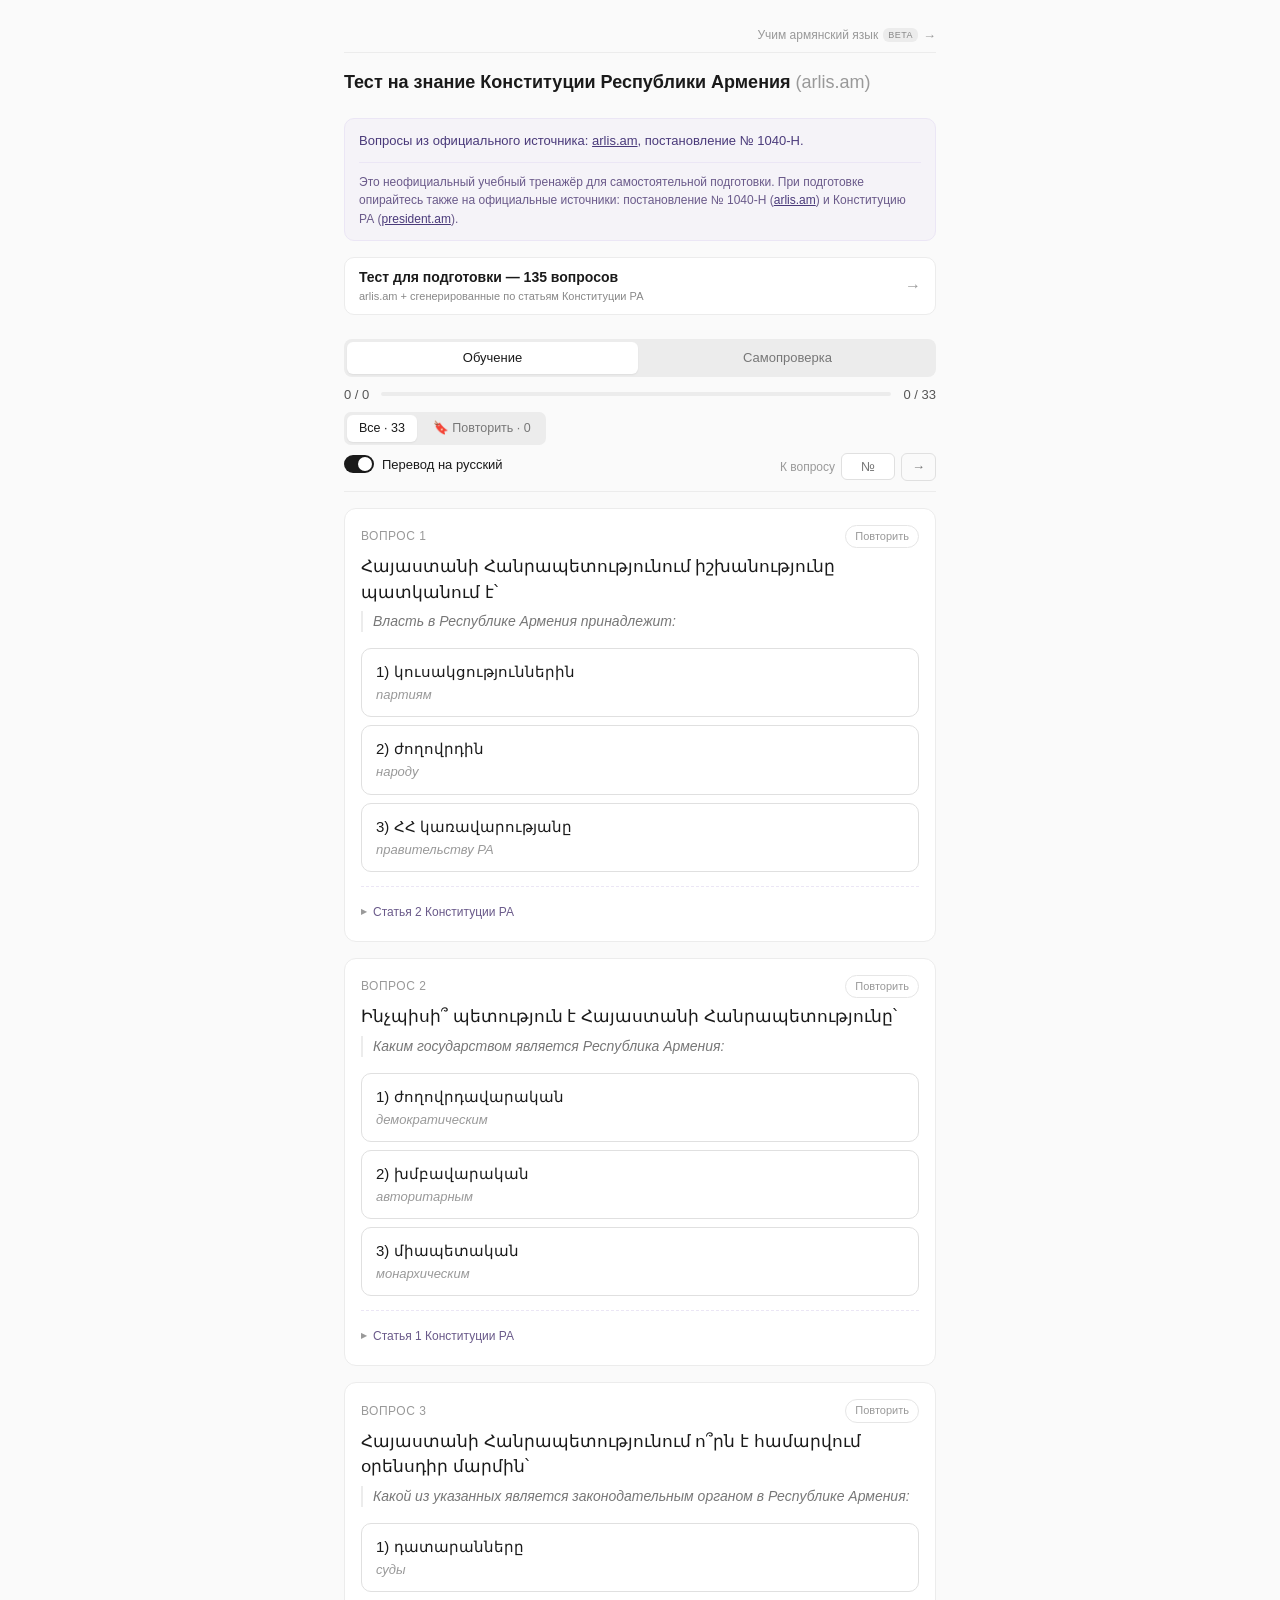
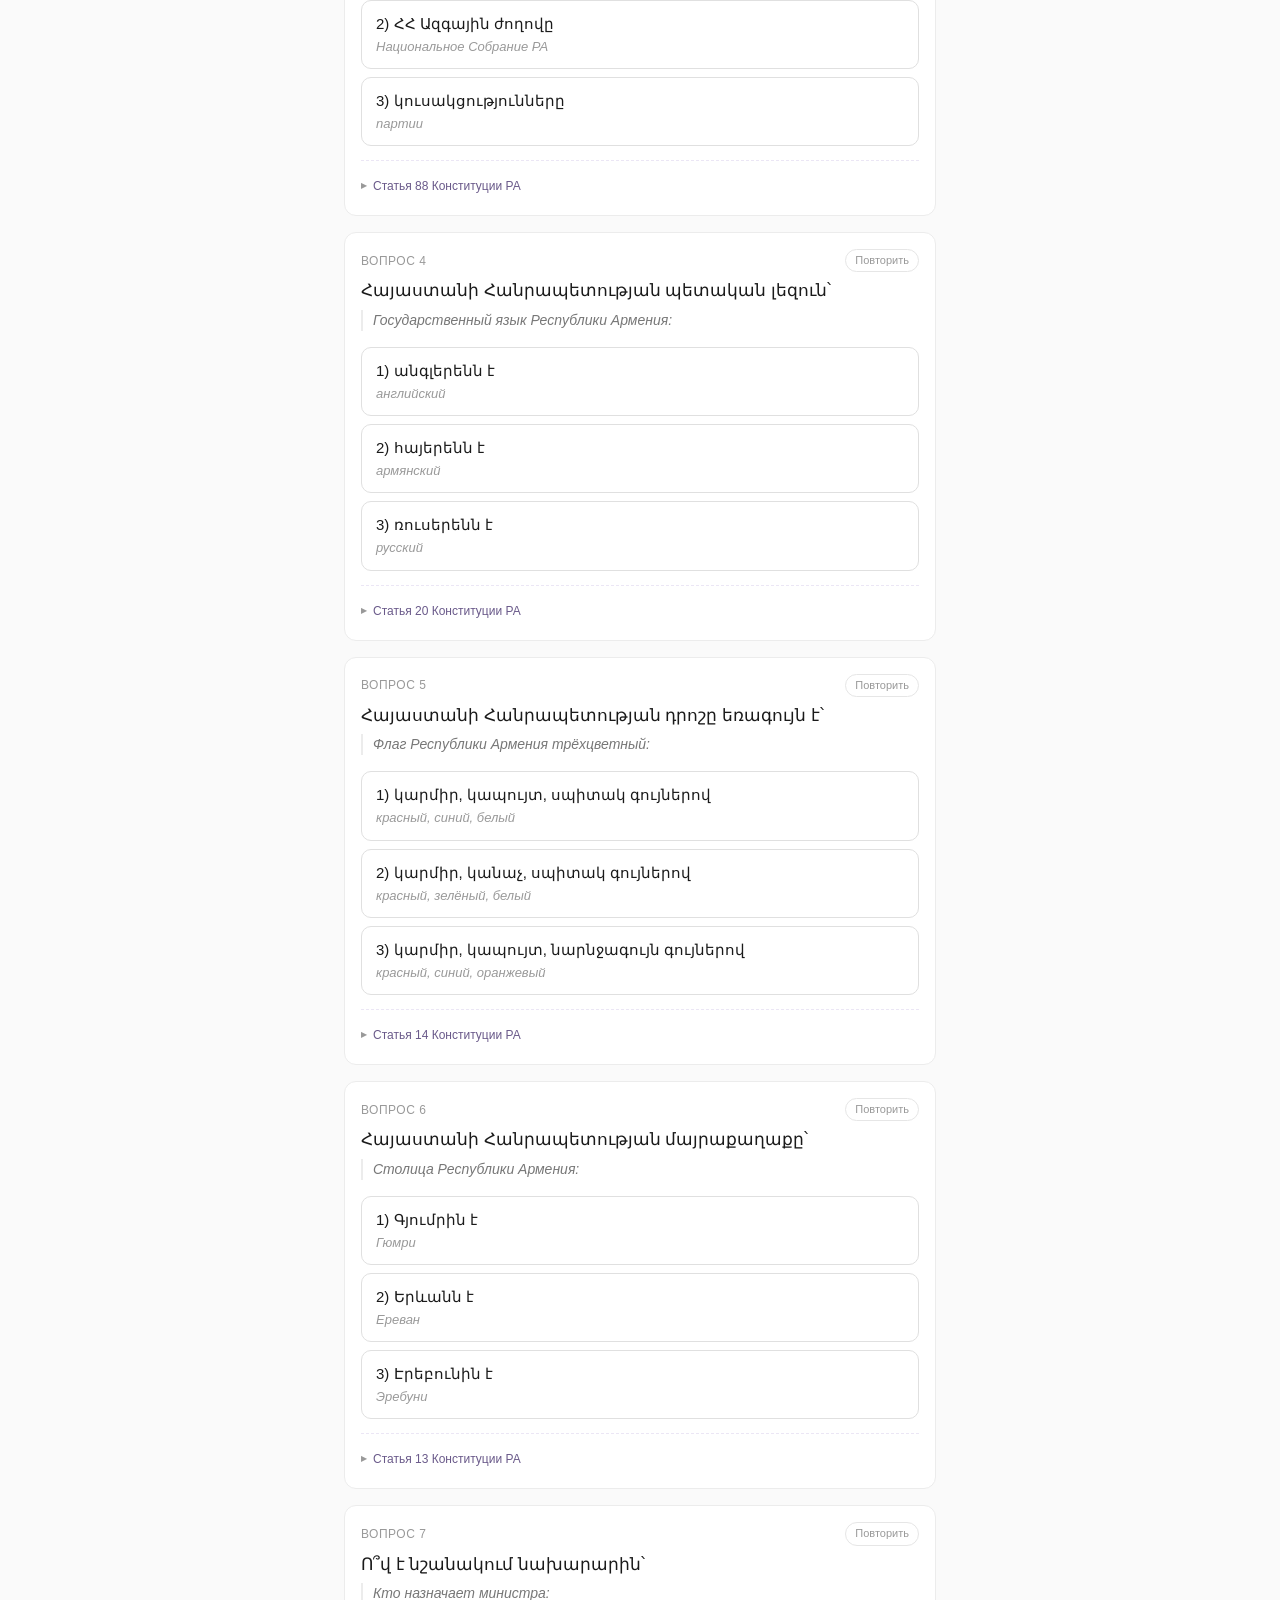
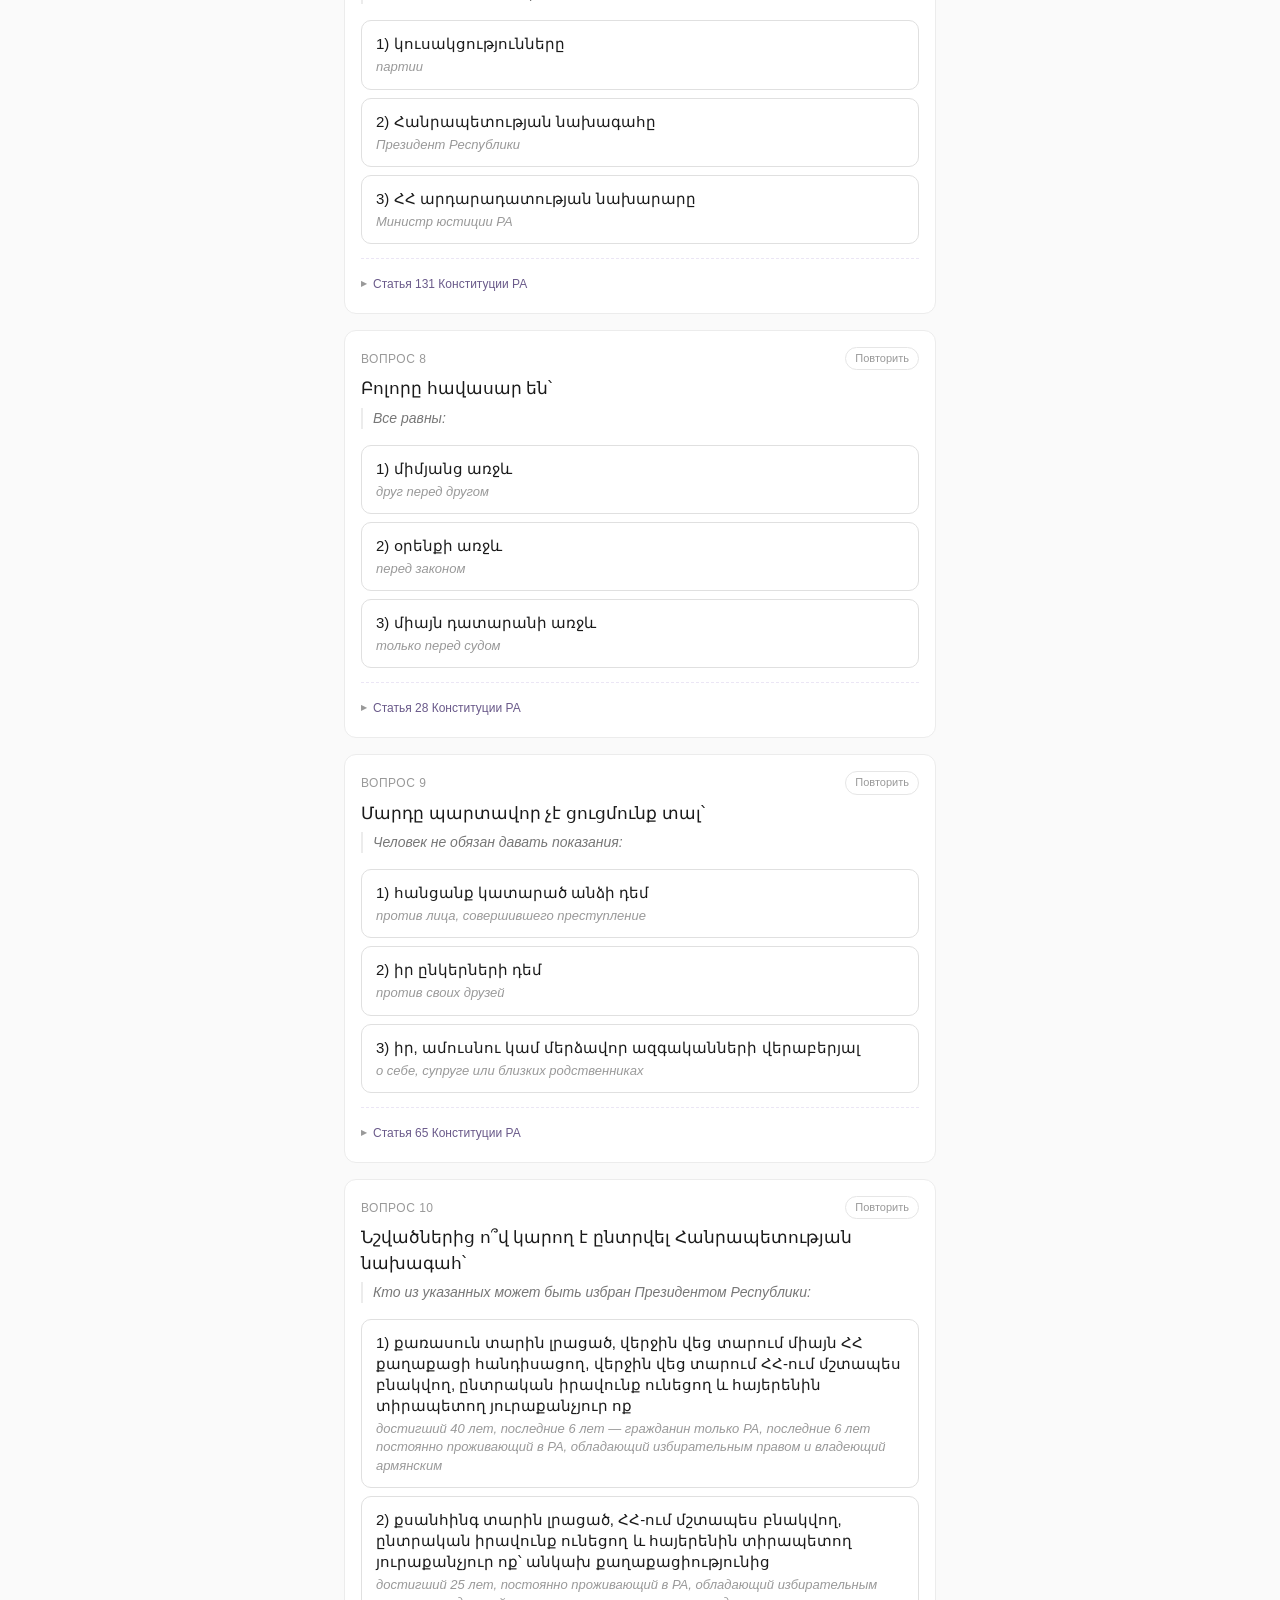
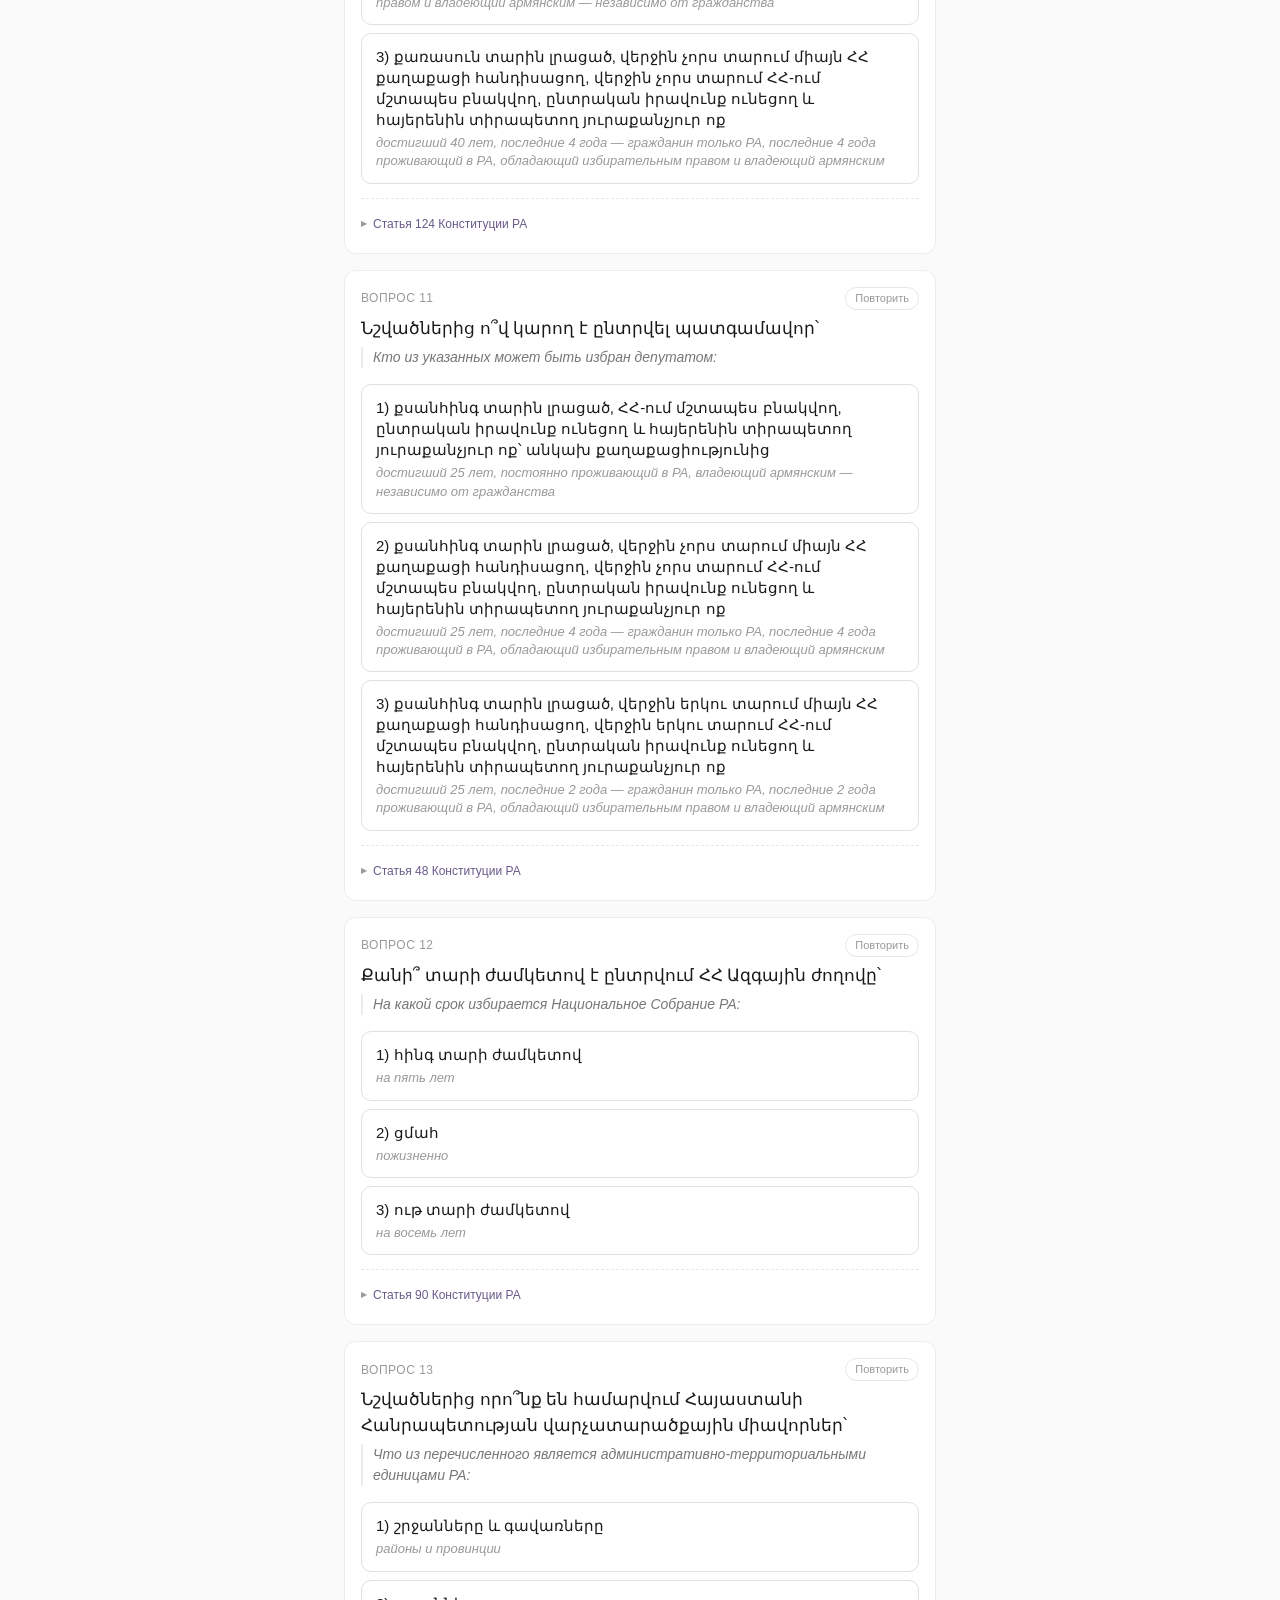
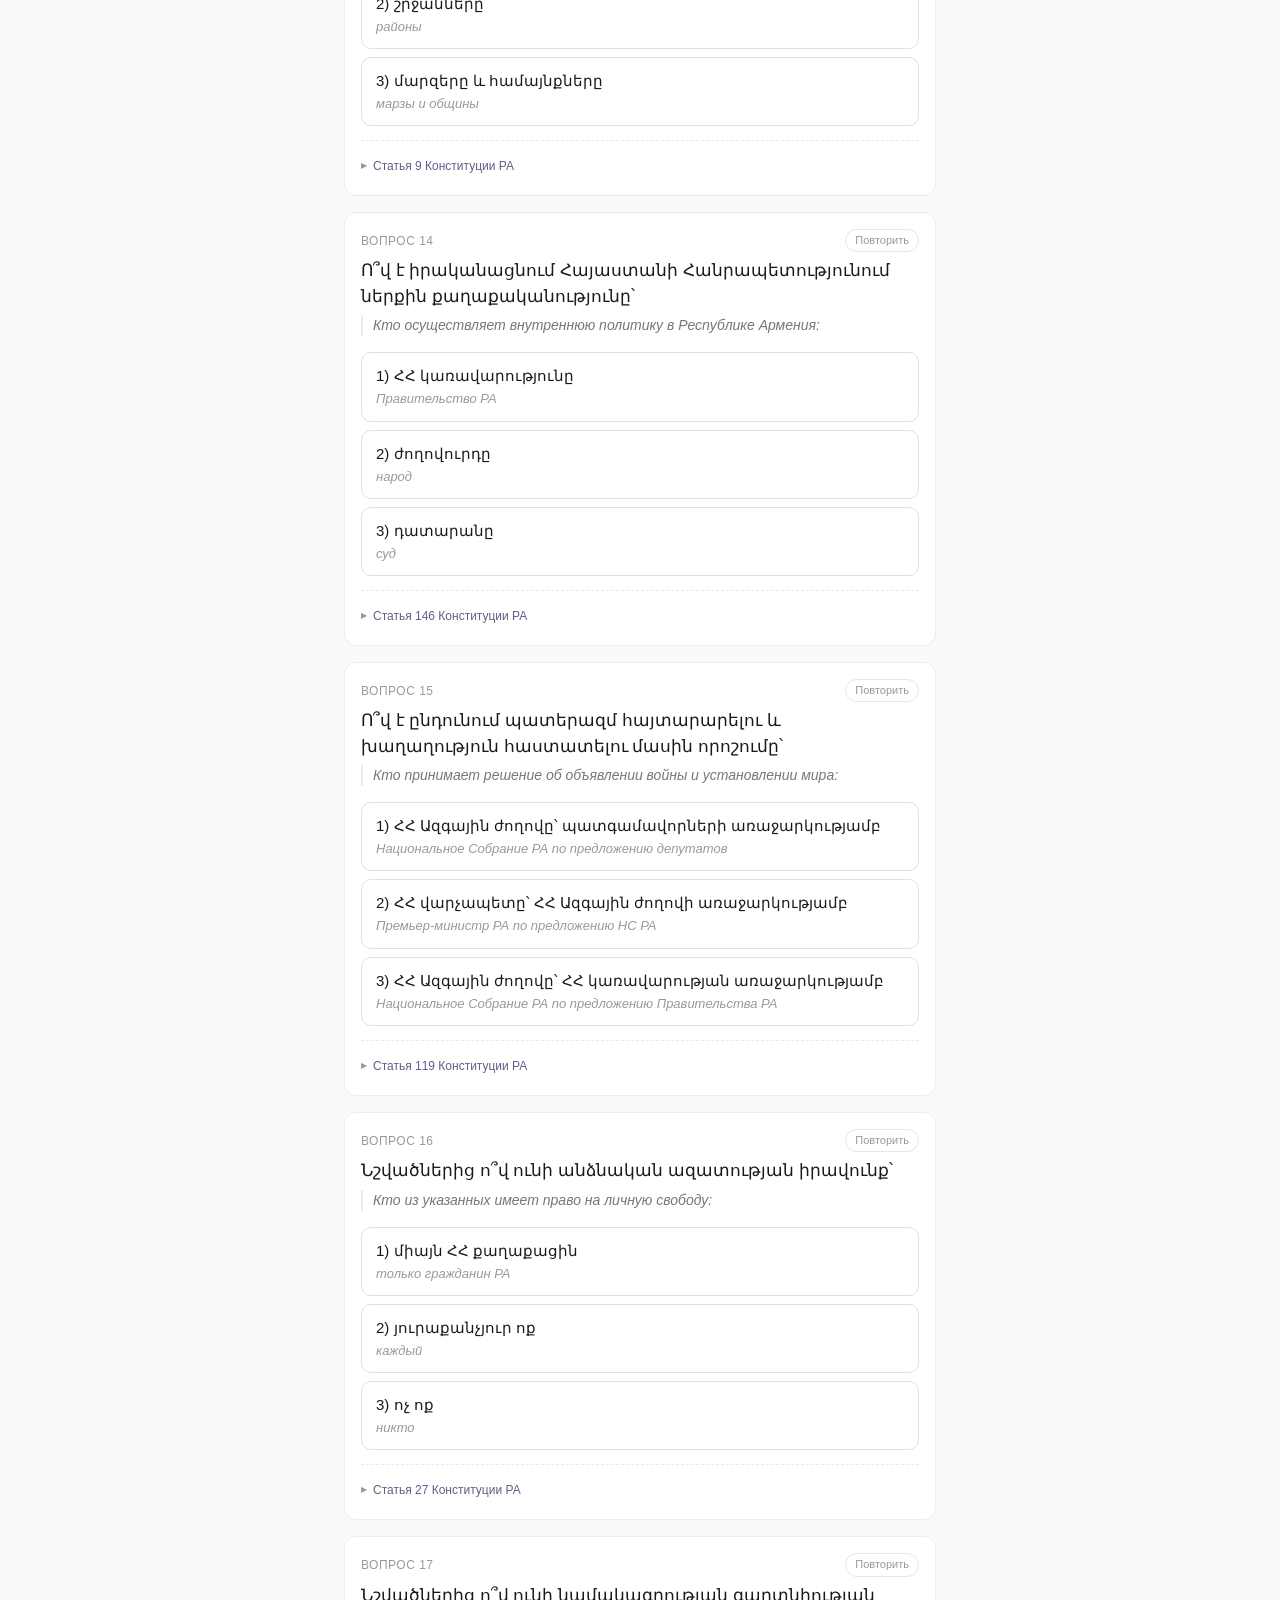
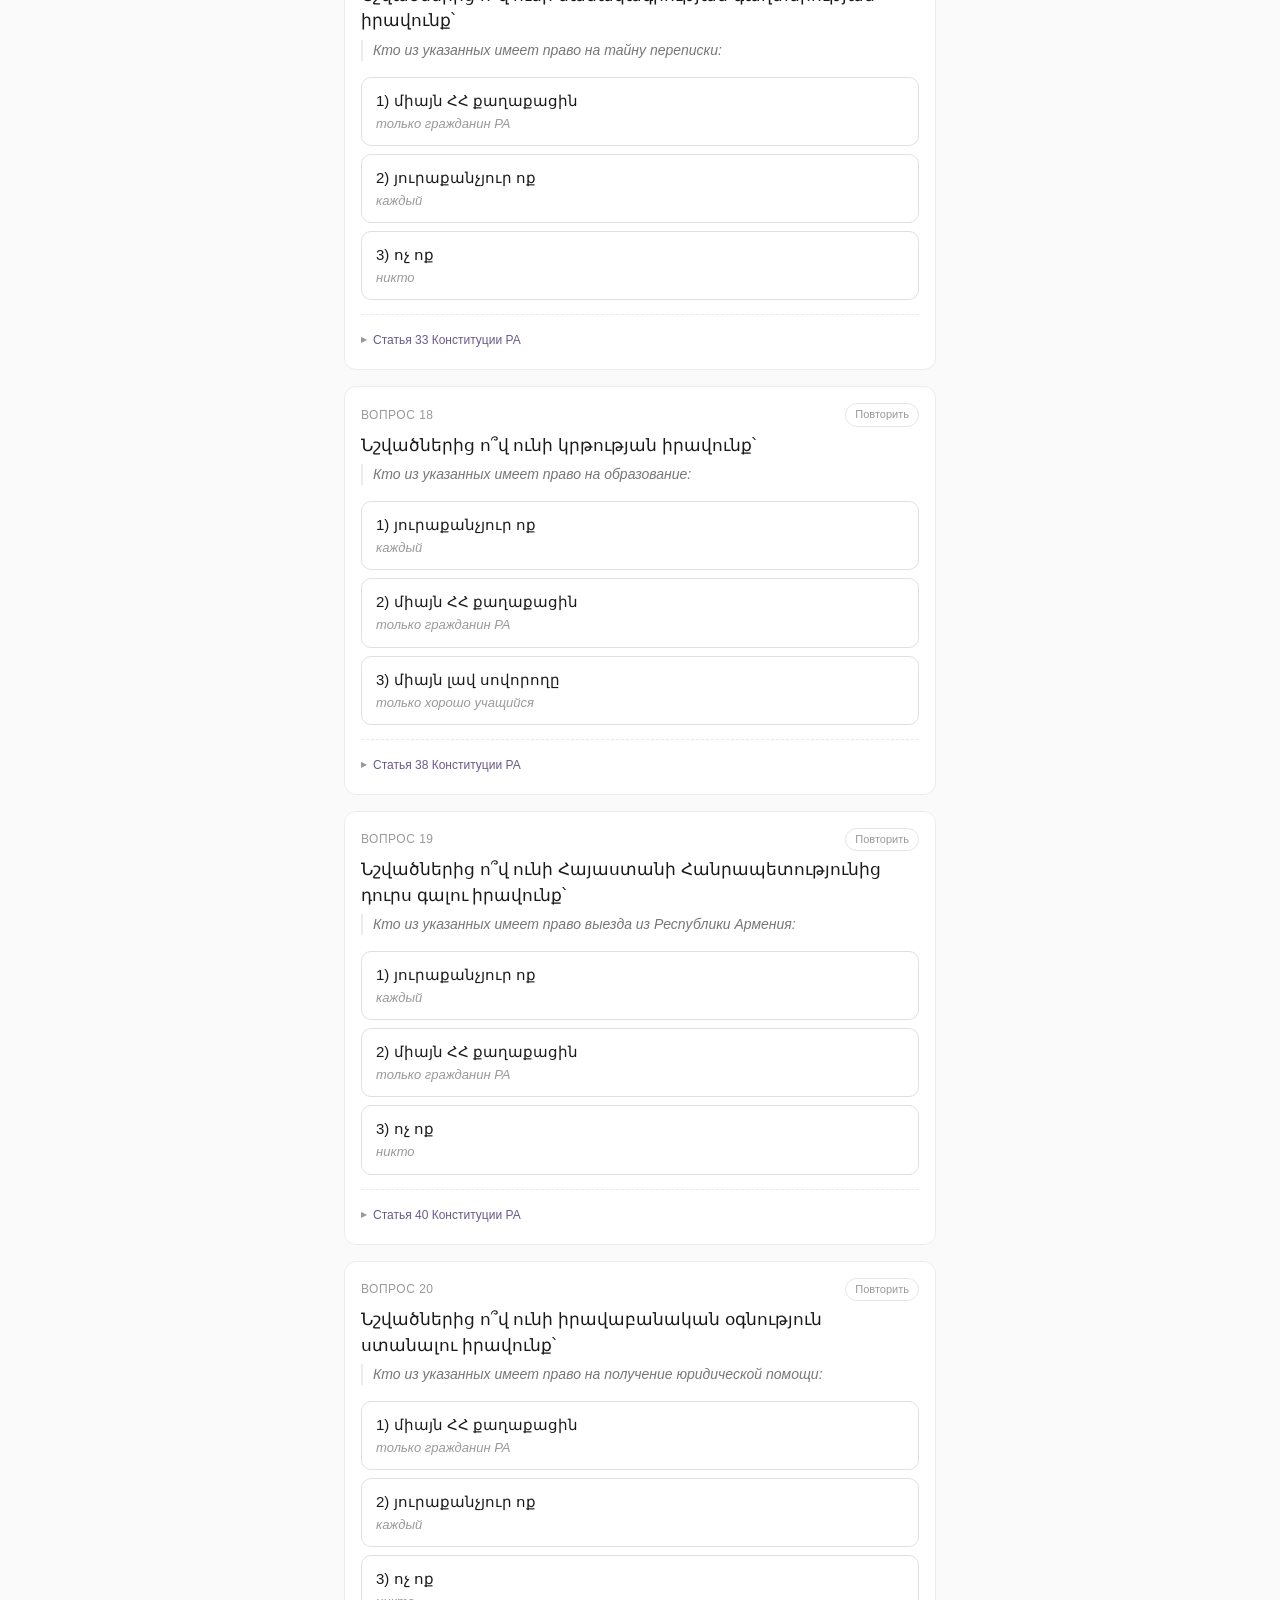
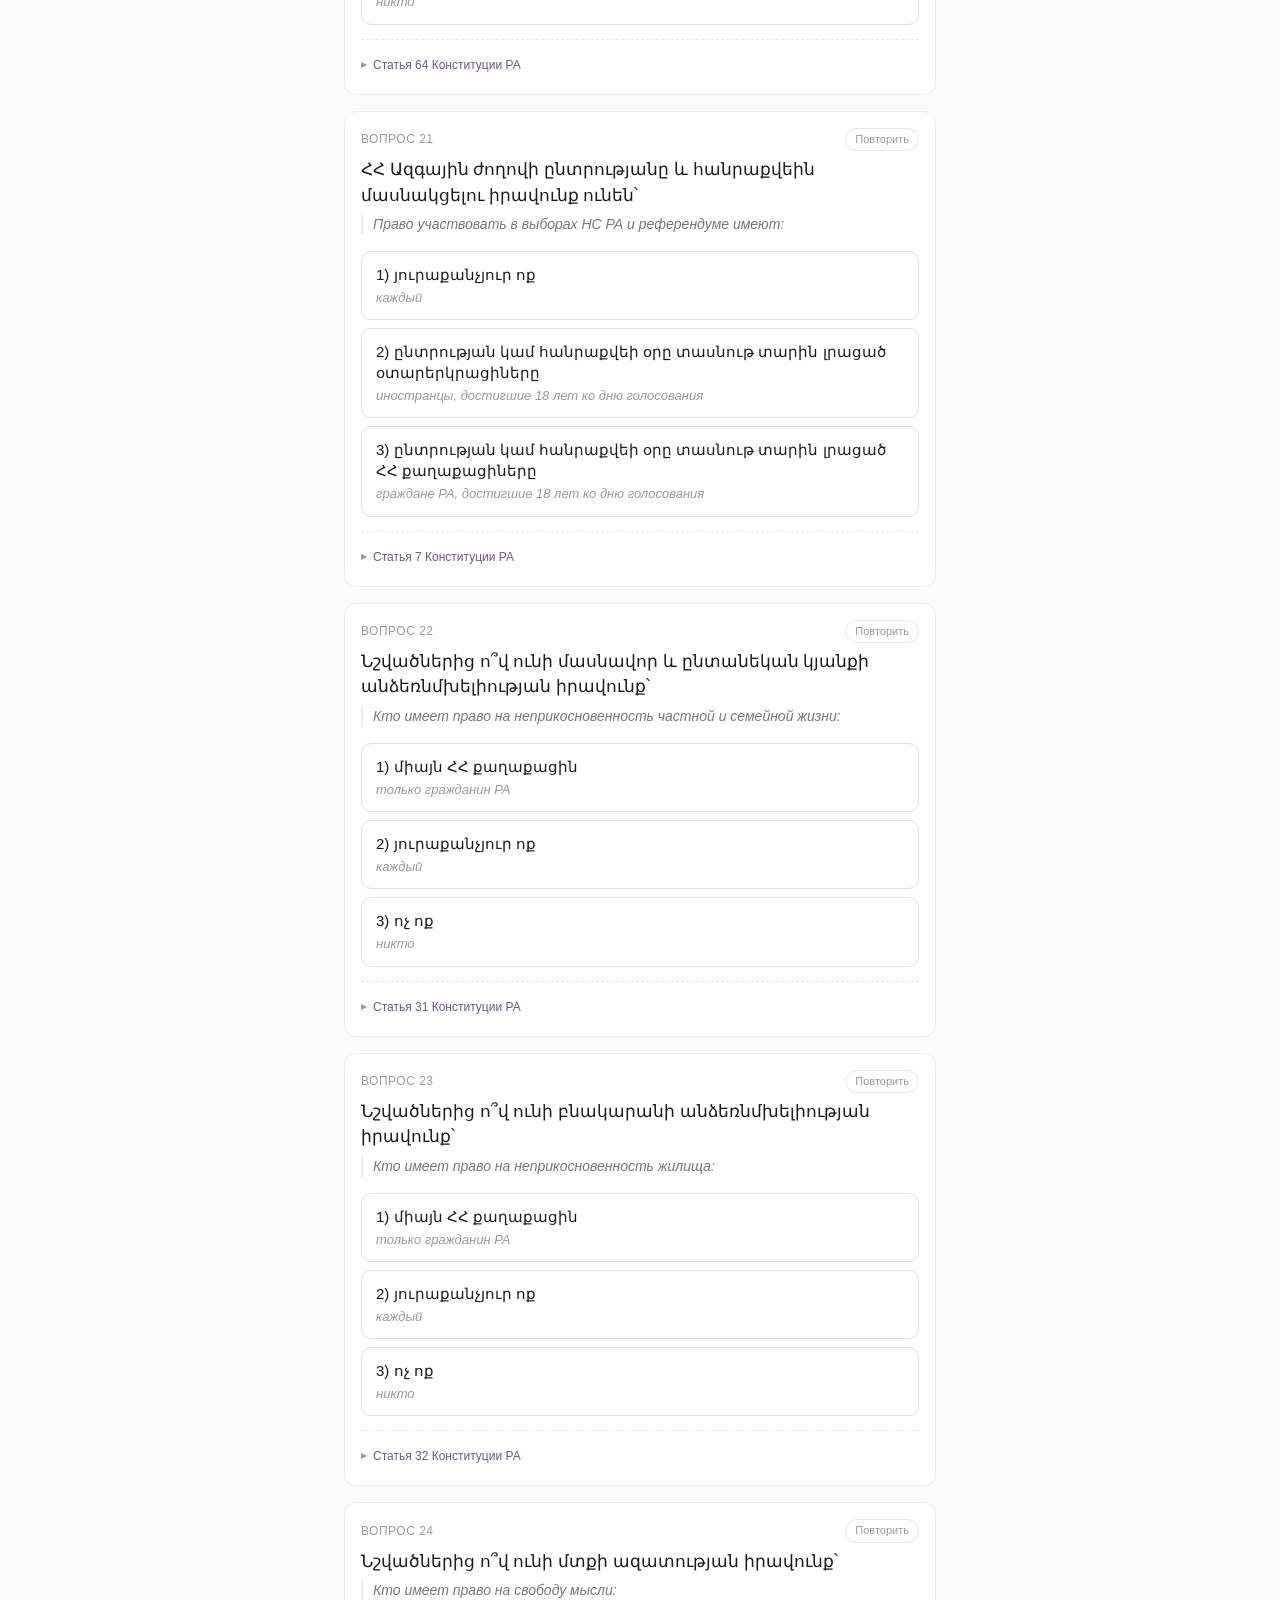
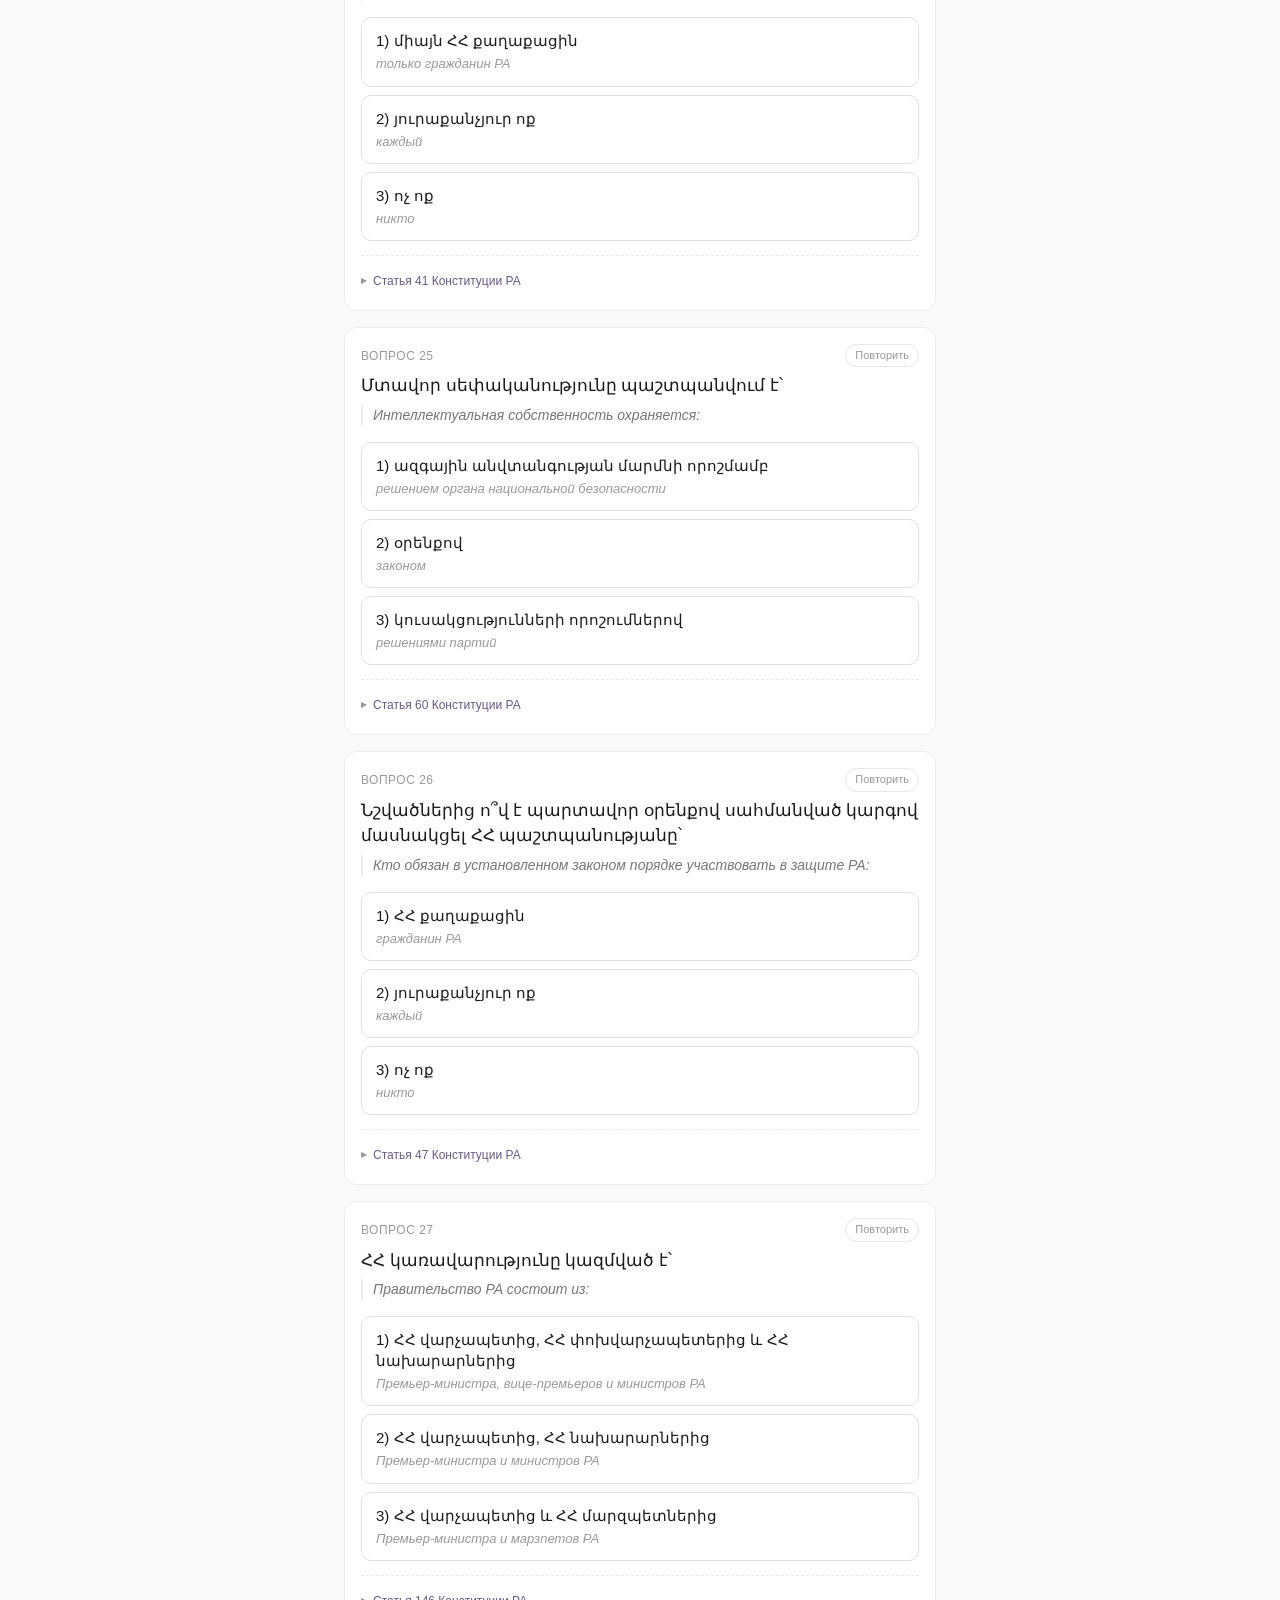
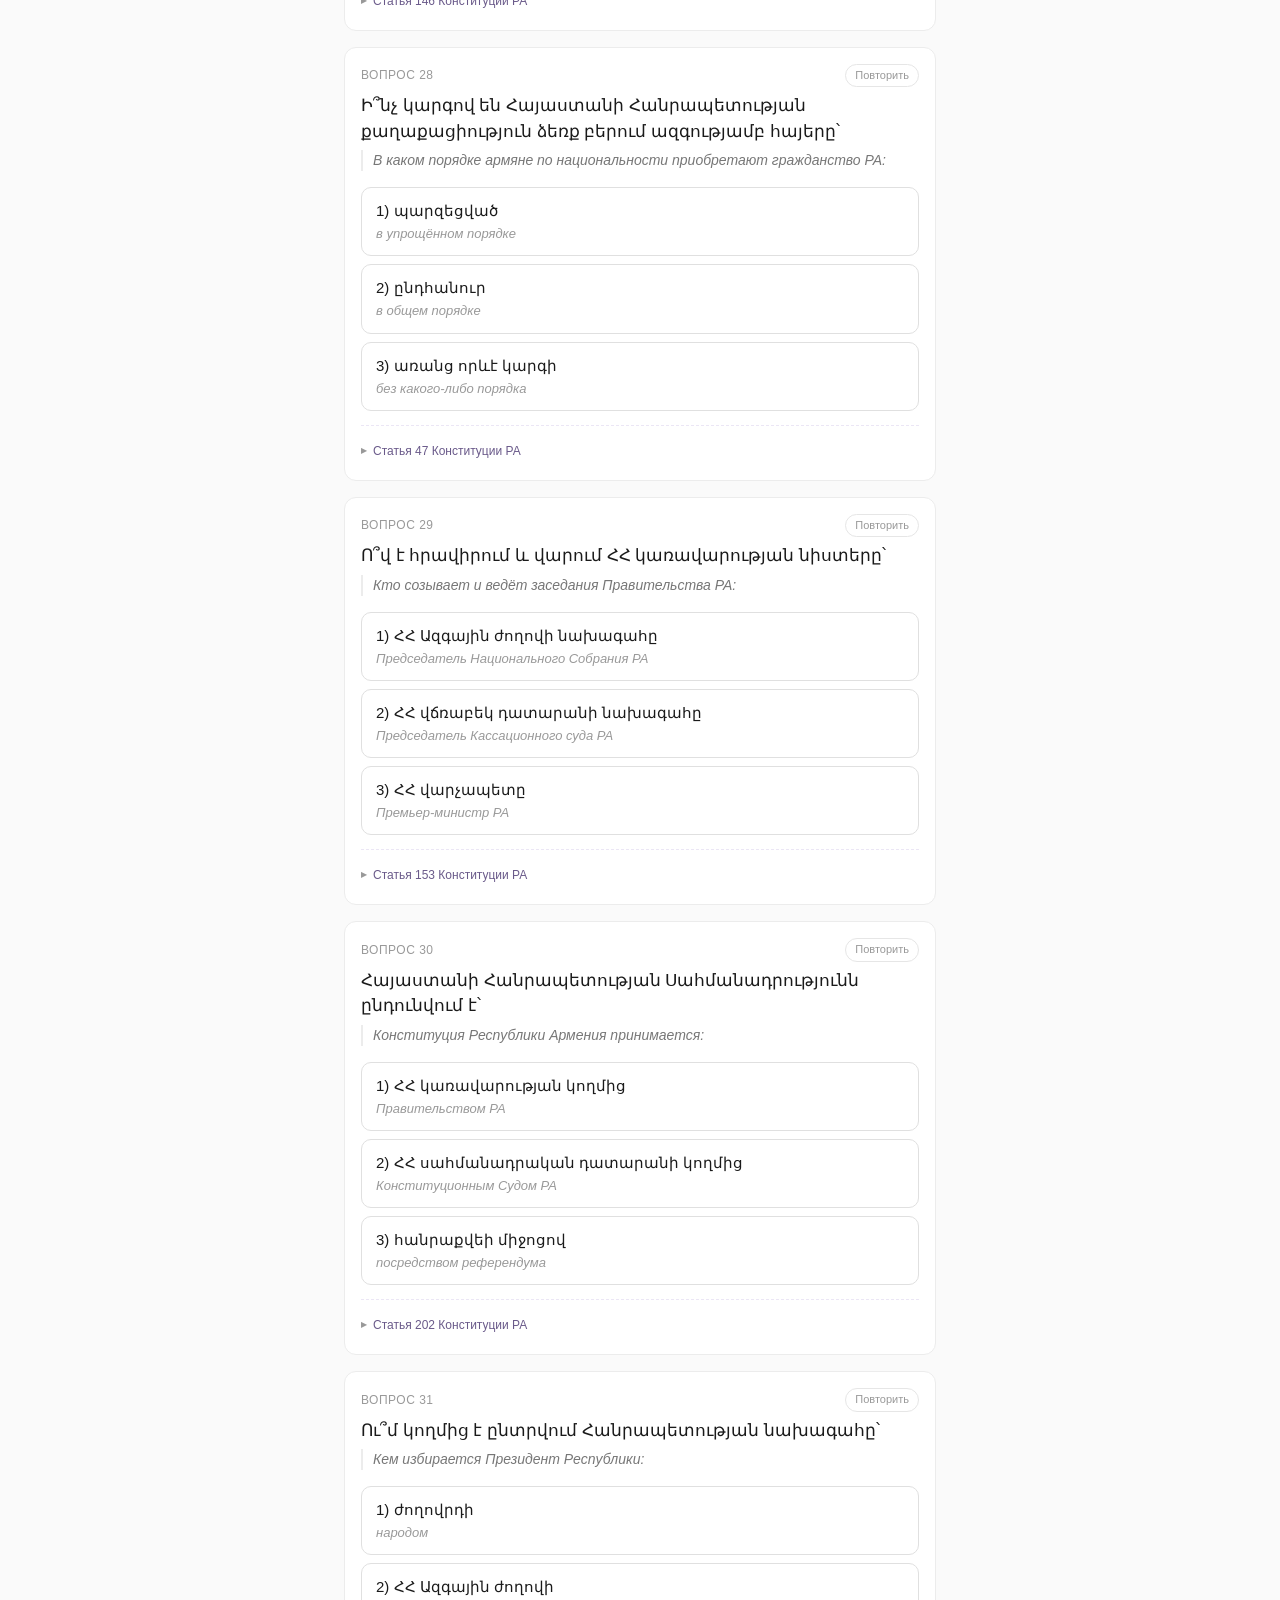
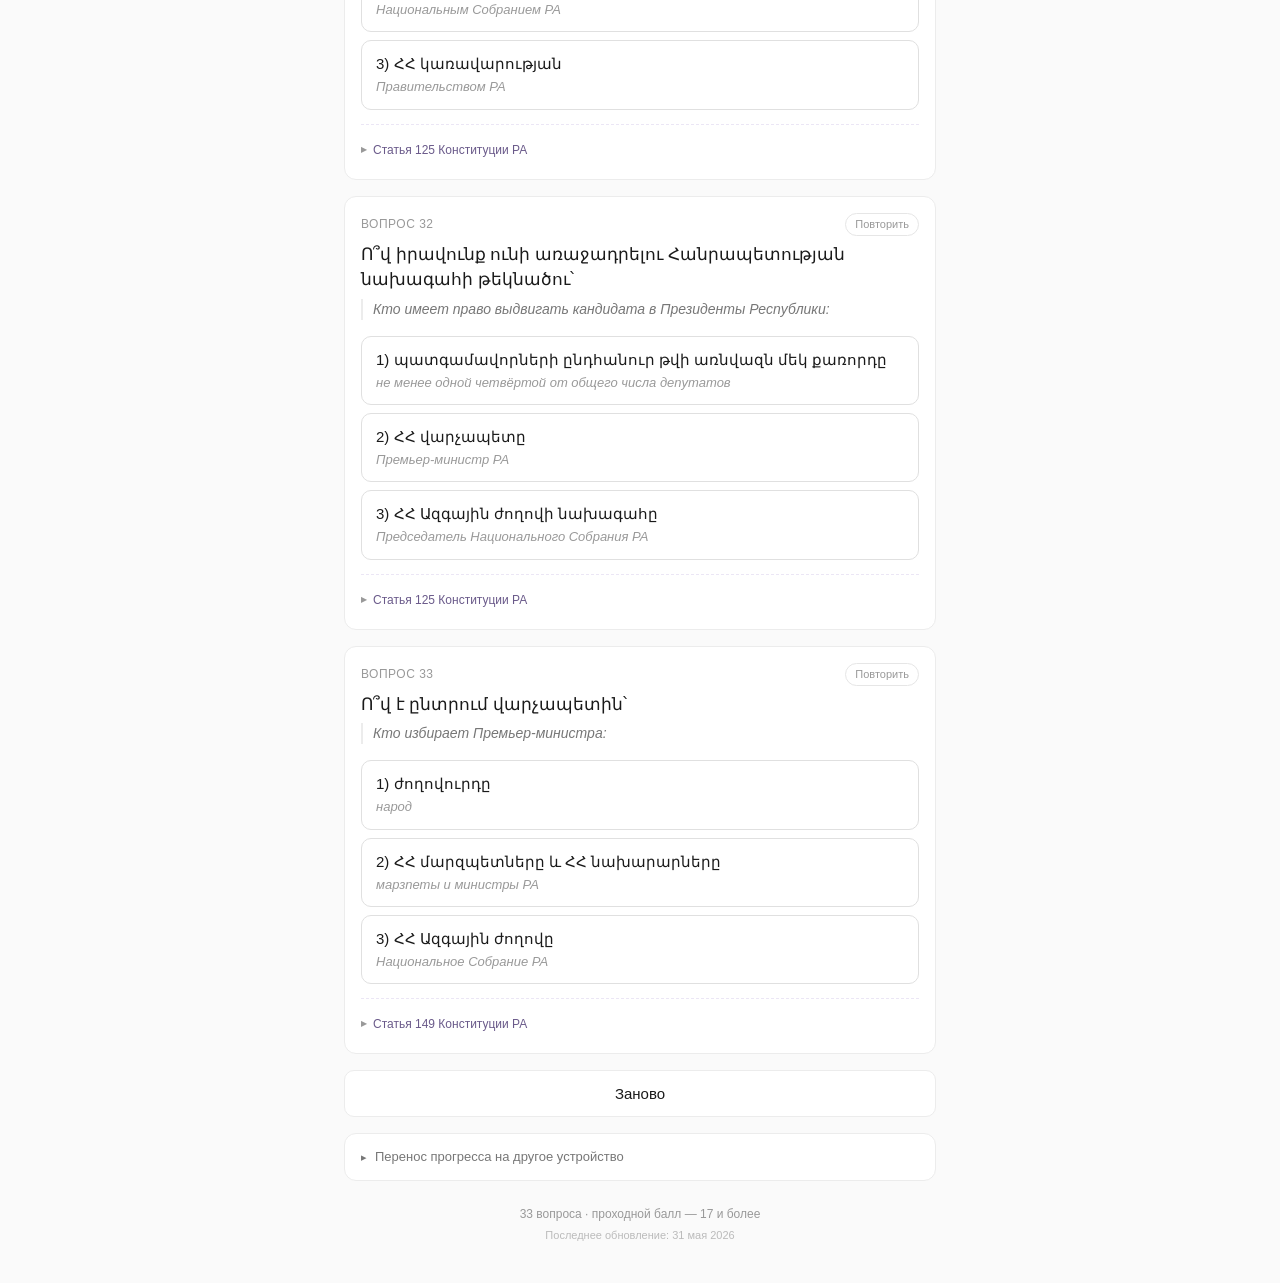
==== commit 5a4c0622: "Сетку номеров убрать, переход — компактным полем Сетка из 135 квадратиков занимала весь экран и выгл" ====
--- a/index.html
+++ b/index.html
@@ -6,7 +6,7 @@
 <meta name="viewport" content="width=device-width, initial-scale=1.0, viewport-fit=cover" />
 <meta name="theme-color" content="#ffffff" />
 <title>Թեստ ՀՀ Սահմանադրության / Тест по Конституции РА</title>
-<link rel="stylesheet" href="styles.css?v=5" />
+<link rel="stylesheet" href="styles.css?v=6" />
 </head>
 <body data-test="official">
 
@@ -66,18 +66,11 @@
         <button type="button" class="ra-btn" id="repeatRetryBtn">Пройти заново</button>
         <button type="button" class="ra-btn" id="repeatClearBtn">Очистить список</button>
       </div>
-      <details class="jumpbox" id="jumpBox">
-        <summary id="jumpSummary">К вопросу</summary>
-        <div class="jump-body">
-          <div class="jump-legend">
-            <span class="jl ok">верно</span>
-            <span class="jl err">с ошибкой</span>
-            <span class="jl none">не отвечен</span>
-            <span class="jl marked">🔖 в повторении</span>
-          </div>
-          <div class="jump-grid" id="jumpGrid"></div>
-        </div>
-      </details>
+      <form class="jumpto" id="jumpForm" autocomplete="off">
+        <label class="jumpto-label" for="jumpInput">К вопросу</label>
+        <input class="jumpto-input" id="jumpInput" type="number" min="1" inputmode="numeric" placeholder="№" aria-label="Номер вопроса">
+        <button class="jumpto-btn" type="submit" title="Перейти к вопросу">→</button>
+      </form>
     </div>
   </div>
 
@@ -110,9 +103,9 @@
   </footer>
 </div>
 
-<script src="articles.js?v=5"></script>
-<script src="questions-official.js?v=5"></script>
-<script src="config.js?v=5"></script>
-<script src="app.js?v=5"></script>
+<script src="articles.js?v=6"></script>
+<script src="questions-official.js?v=6"></script>
+<script src="config.js?v=6"></script>
+<script src="app.js?v=6"></script>
 </body>
 </html>
--- a/styles.css
+++ b/styles.css
@@ -63,7 +63,6 @@
   .sticky-controls .progress { margin-top: 8px; }
   .sticky-controls .repeat-filter { margin-top: 8px; }
   .sticky-controls .learn-tools { margin-top: 8px; }
-  .sticky-controls .jump-grid { max-height: 38vh; }
   h1 {
     font-size: 16px;
     font-weight: 600;
@@ -313,87 +312,54 @@
   body.no-ru .ru-only {
     display: none !important;
   }
-  /* --- Быстрый переход к вопросу --- */
-  /* Панель живёт в липкой шапке, в одной строке с тумблером перевода: кнопка
-     всегда под рукой, а раскрытая сетка занимает всю ширину строки. */
-  .jumpbox {
+  /* --- Быстрый переход к вопросу: компактное поле в липкой шапке --- */
+  .jumpto {
+    display: flex;
+    align-items: center;
+    gap: 6px;
     margin-left: auto;
+  }
+  .jumpto-label {
+    font-size: 12px;
+    color: #999;
+    white-space: nowrap;
+  }
+  .jumpto-input {
+    width: 54px;
+    padding: 5px 6px;
+    background: #ffffff;
+    border: 1px solid #e0e0e0;
+    border-radius: 6px;
+    font-family: inherit;
+    font-size: 13px;
+    text-align: center;
+    color: #1a1a1a;
+    -webkit-appearance: none;
+    appearance: none;
+    -moz-appearance: textfield;
+    transition: border-color 0.15s ease;
+  }
+  .jumpto-input::-webkit-outer-spin-button,
+  .jumpto-input::-webkit-inner-spin-button {
+    -webkit-appearance: none;
+    margin: 0;
+  }
+  .jumpto-input:focus { outline: none; border-color: #999; }
+  .jumpto-input.error { border-color: #b3261e; }
+  .jumpto-btn {
+    padding: 5px 10px;
     background: transparent;
     border: 1px solid #e0e0e0;
     border-radius: 6px;
-    padding: 0 10px;
-  }
-  .jumpbox[open] {
-    flex: 1 0 100%;
-    margin-left: 0;
-    background: #ffffff;
-    border-color: #ececec;
-  }
-  .jumpbox > summary {
-    padding: 5px 0;
-    font-size: 12px;
-    color: #777;
-    cursor: pointer;
-    list-style: none;
-    white-space: nowrap;
-    -webkit-tap-highlight-color: transparent;
-  }
-  .jumpbox > summary::-webkit-details-marker { display: none; }
-  .jumpbox > summary::before {
-    content: '▸';
-    display: inline-block;
-    margin-right: 8px;
-    font-size: 11px;
-    transition: transform 0.15s ease;
-  }
-  .jumpbox[open] > summary::before { transform: rotate(90deg); }
-  .jumpbox > summary:hover { color: #1a1a1a; }
-  .jump-body { padding-bottom: 12px; }
-  .jump-legend {
-    display: flex;
-    flex-wrap: wrap;
-    gap: 4px 14px;
-    margin-bottom: 10px;
-    font-size: 11px;
-    color: #999;
-  }
-  .jl { display: inline-flex; align-items: center; gap: 5px; }
-  .jl::before {
-    content: '';
-    width: 10px;
-    height: 10px;
-    border-radius: 3px;
-    background: #ececec;
-    border: 1px solid #dcdcdc;
-  }
-  .jl.ok::before { background: #e8f4ea; border-color: #b9ddc0; }
-  .jl.err::before { background: #fdeaea; border-color: #f3c2c2; }
-  .jl.marked::before { background: #fdf4e6; border-color: #e0b96a; }
-  .jump-grid {
-    display: grid;
-    grid-template-columns: repeat(auto-fill, minmax(38px, 1fr));
-    gap: 6px;
-    max-height: 42vh;
-    overflow-y: auto;
-    -webkit-overflow-scrolling: touch;
-  }
-  .jump-cell {
-    padding: 8px 2px;
-    background: #fafafa;
-    border: 1px solid #e6e6e6;
-    border-radius: 6px;
-    font-family: inherit;
-    font-size: 12px;
-    font-variant-numeric: tabular-nums;
-    color: #777;
-    cursor: pointer;
-    -webkit-tap-highlight-color: transparent;
-    transition: border-color 0.15s ease;
-  }
-  .jump-cell:hover { border-color: #999; }
-  .jump-cell.ok { background: #e8f4ea; border-color: #b9ddc0; color: #1b5e20; }
-  .jump-cell.err { background: #fdeaea; border-color: #f3c2c2; color: #b3261e; }
-  .jump-cell.marked { border-color: #e0b96a; border-width: 2px; font-weight: 600; }
+    font-family: inherit;
+    font-size: 13px;
+    line-height: 1.2;
+    color: #777;
+    cursor: pointer;
+    -webkit-tap-highlight-color: transparent;
+    transition: color 0.15s ease, border-color 0.15s ease;
+  }
+  .jumpto-btn:hover { color: #1a1a1a; border-color: #999; }
   .question {
     background: #ffffff;
     border: 1px solid #ececec;
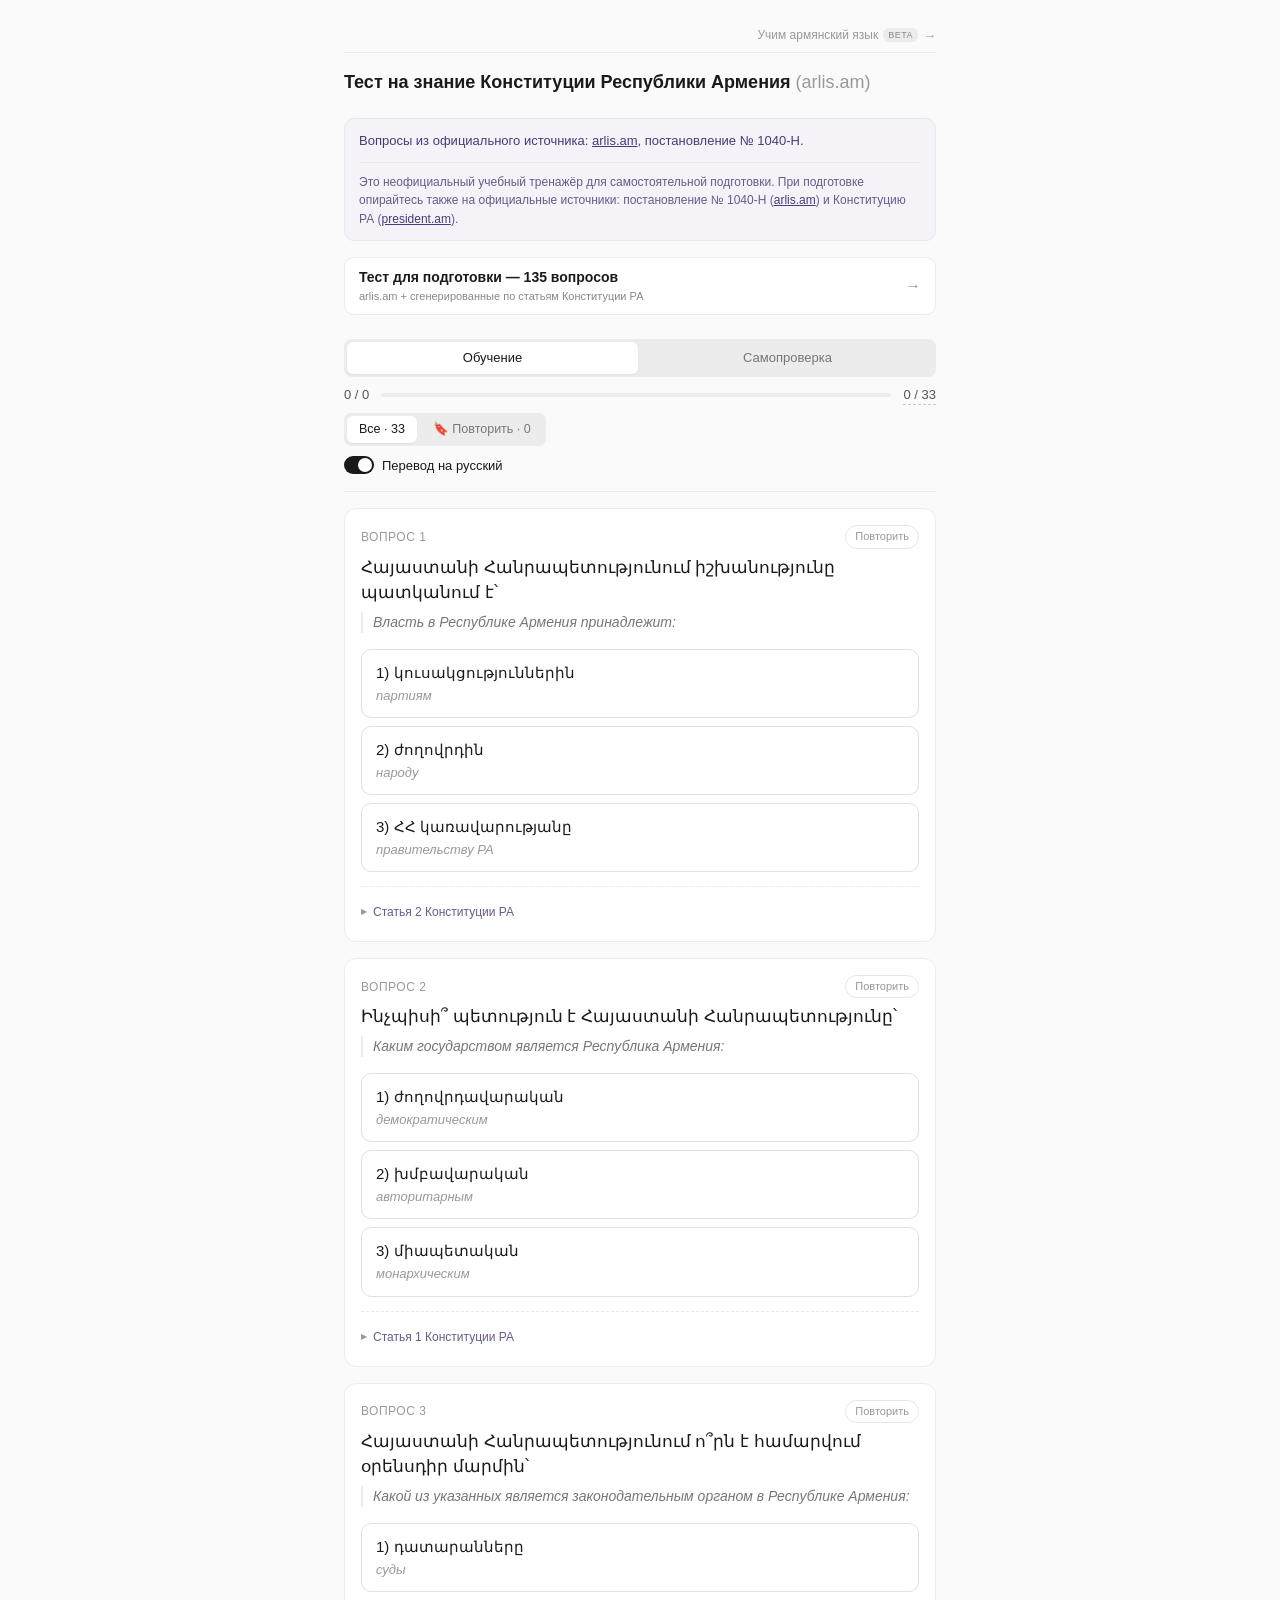
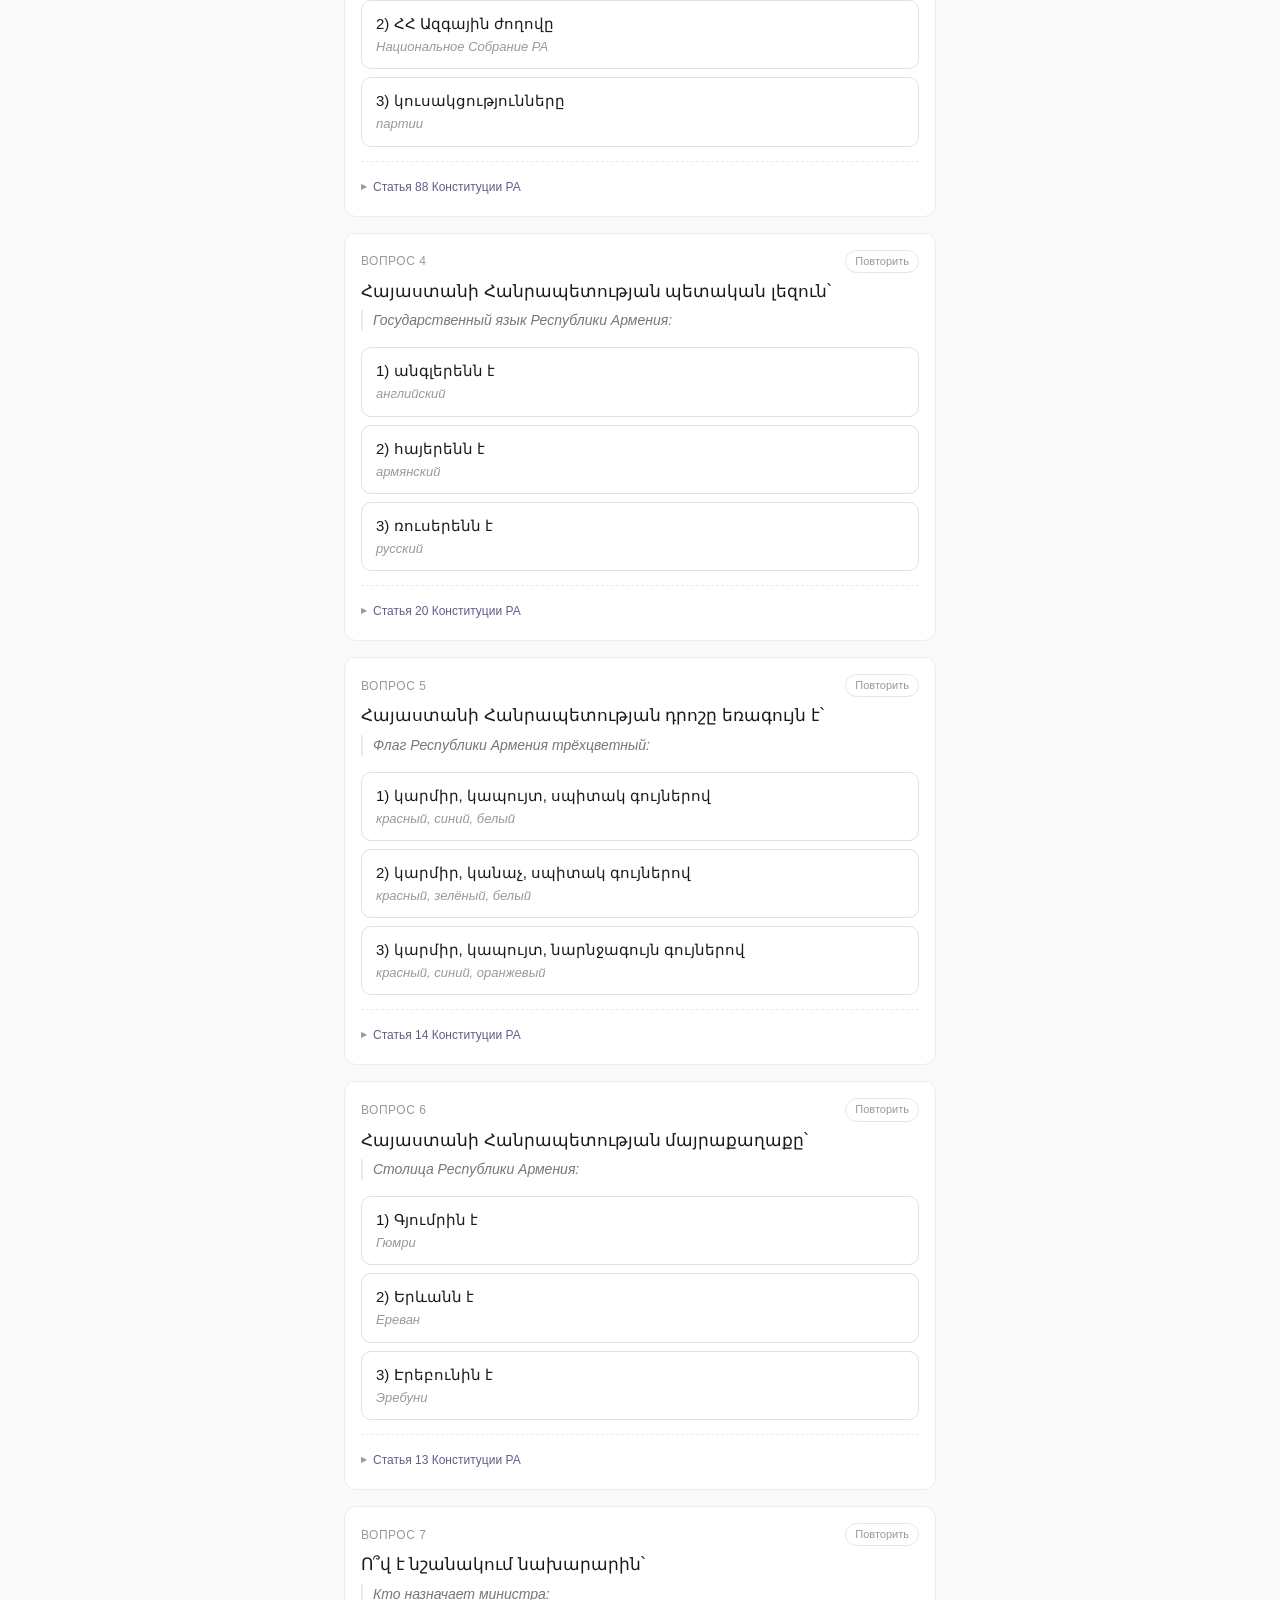
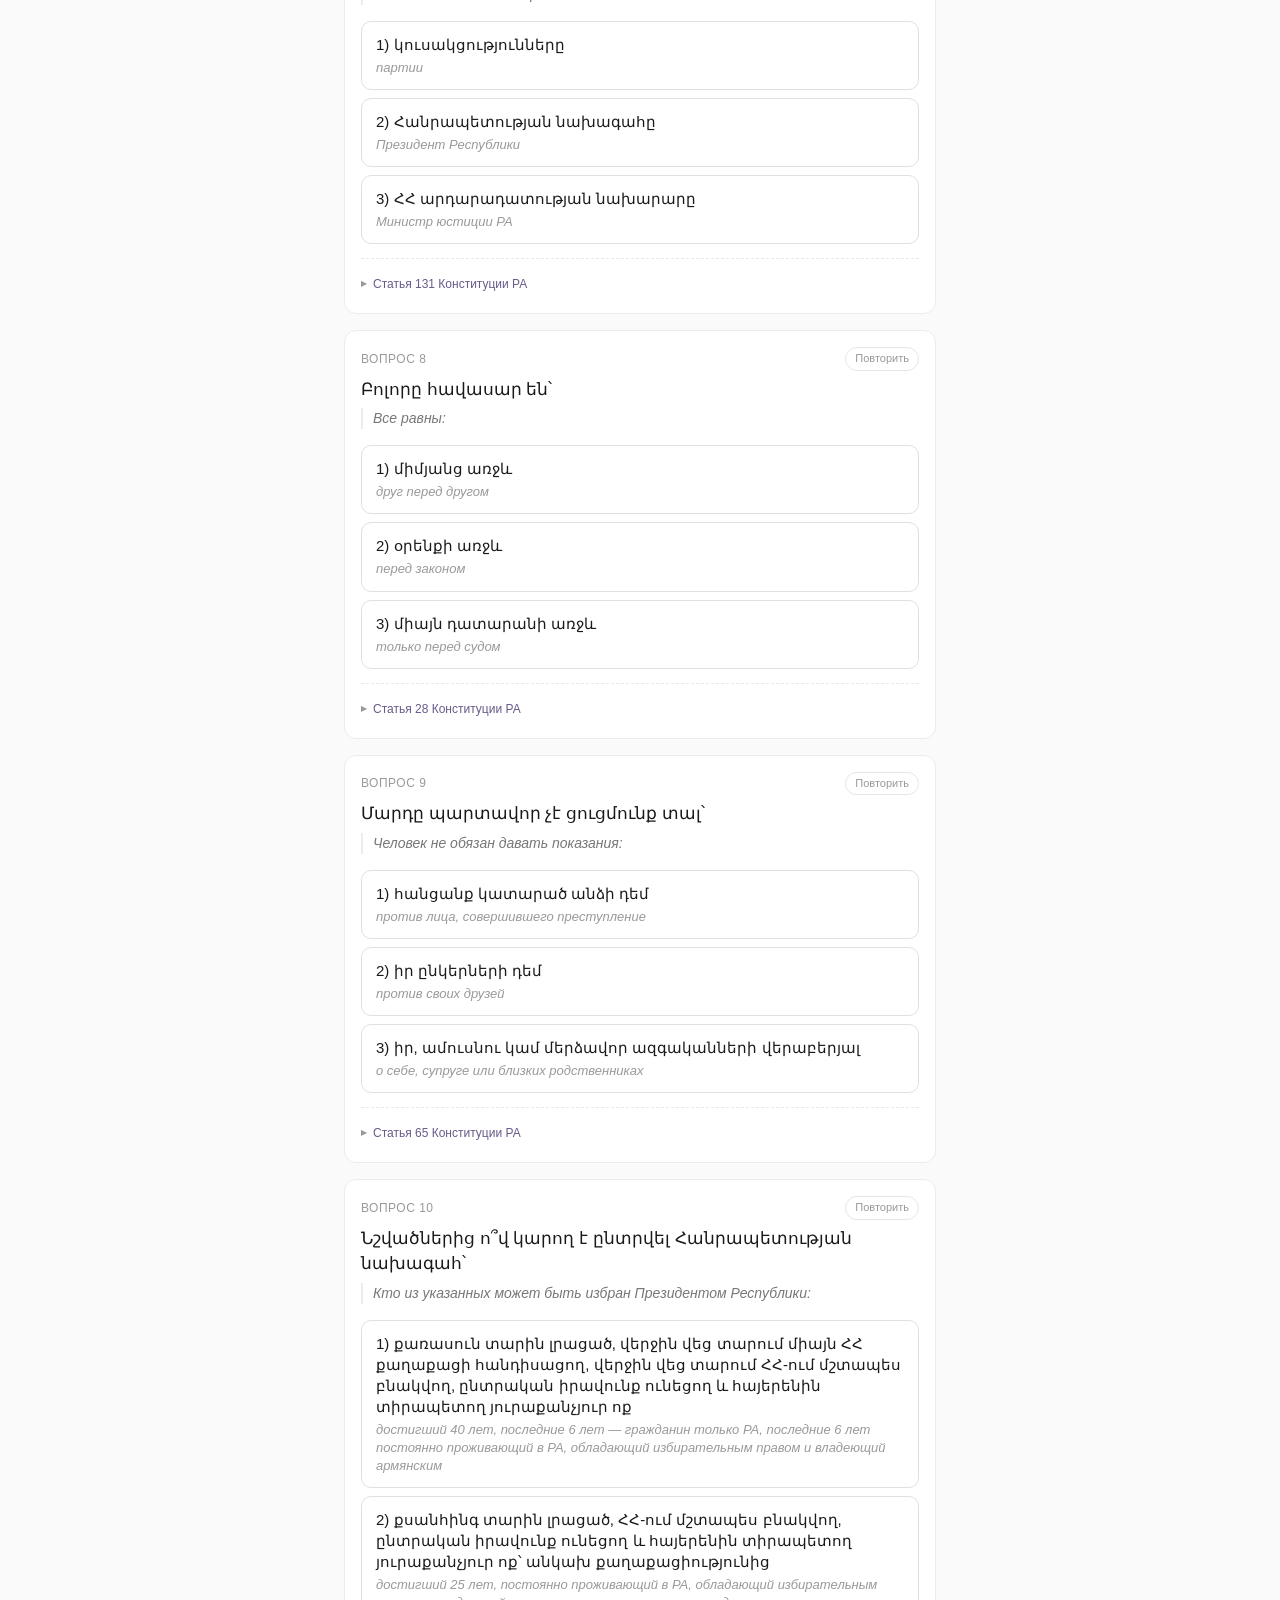
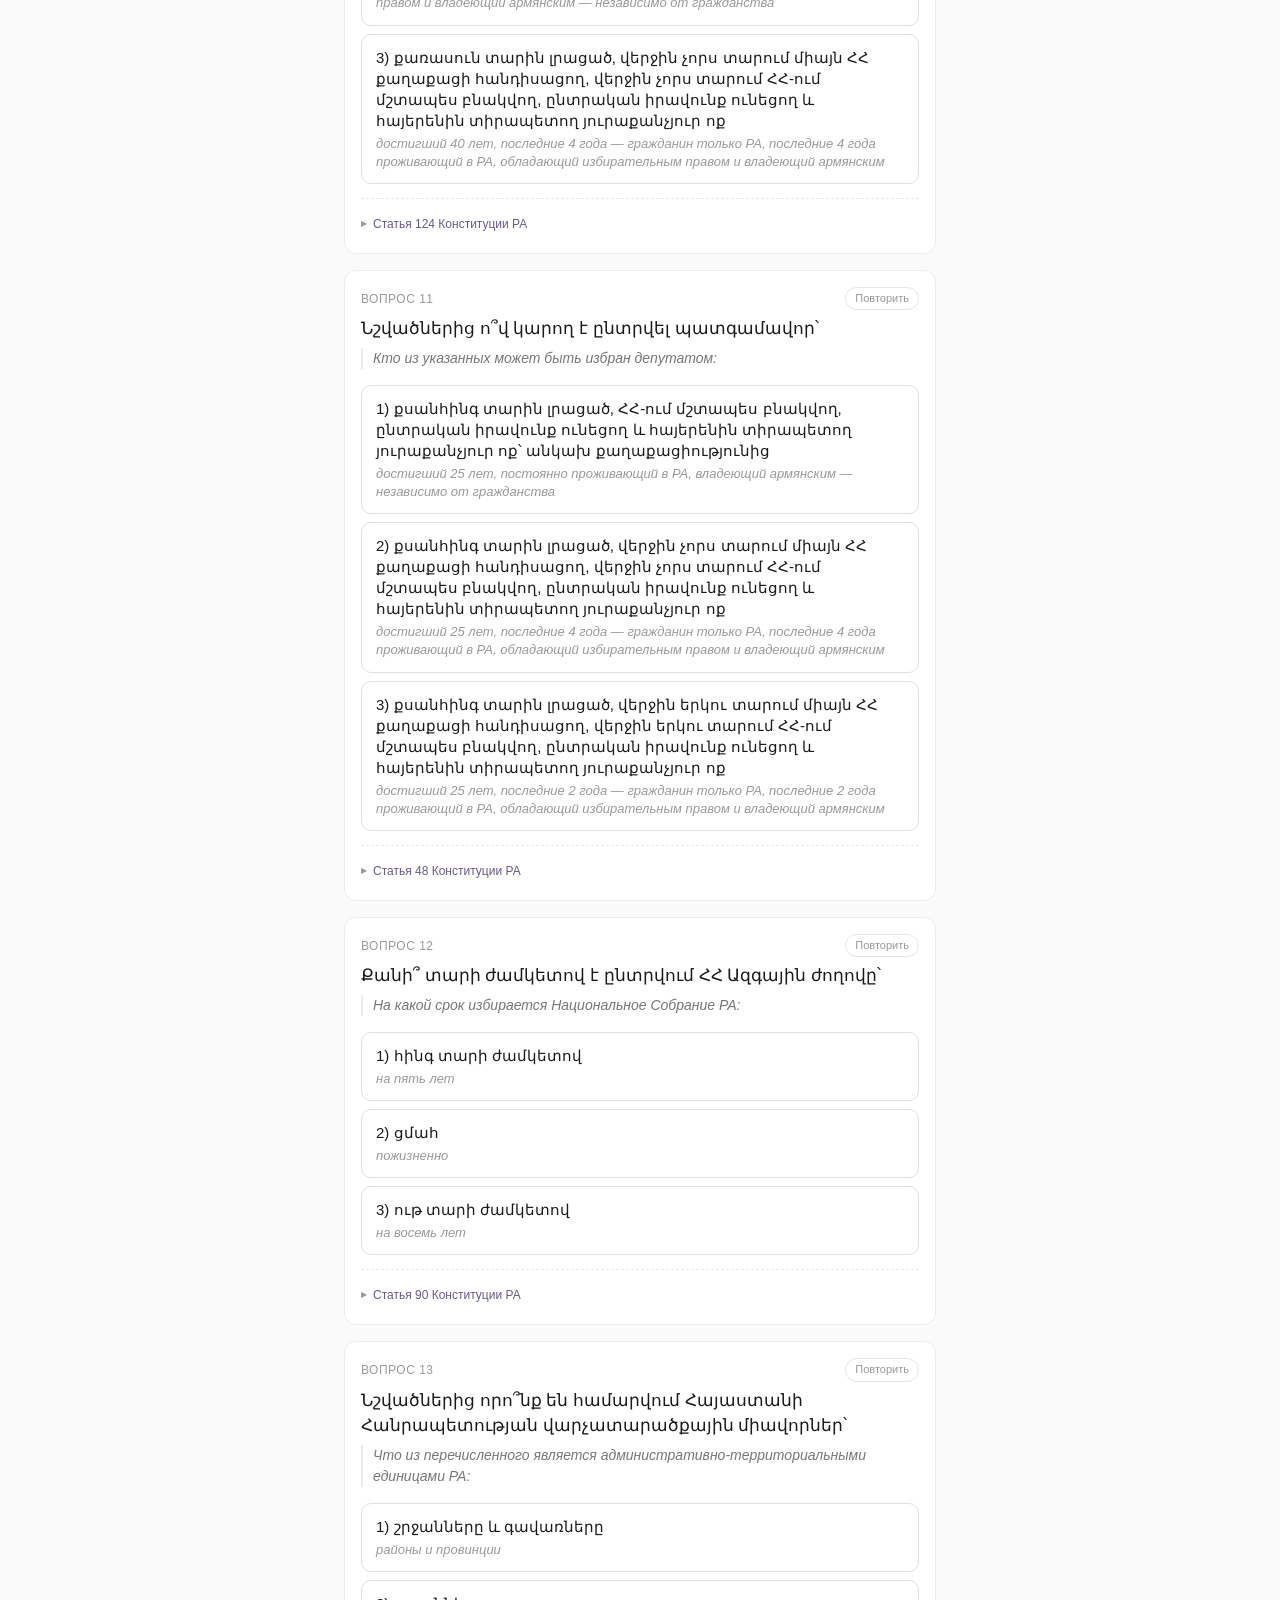
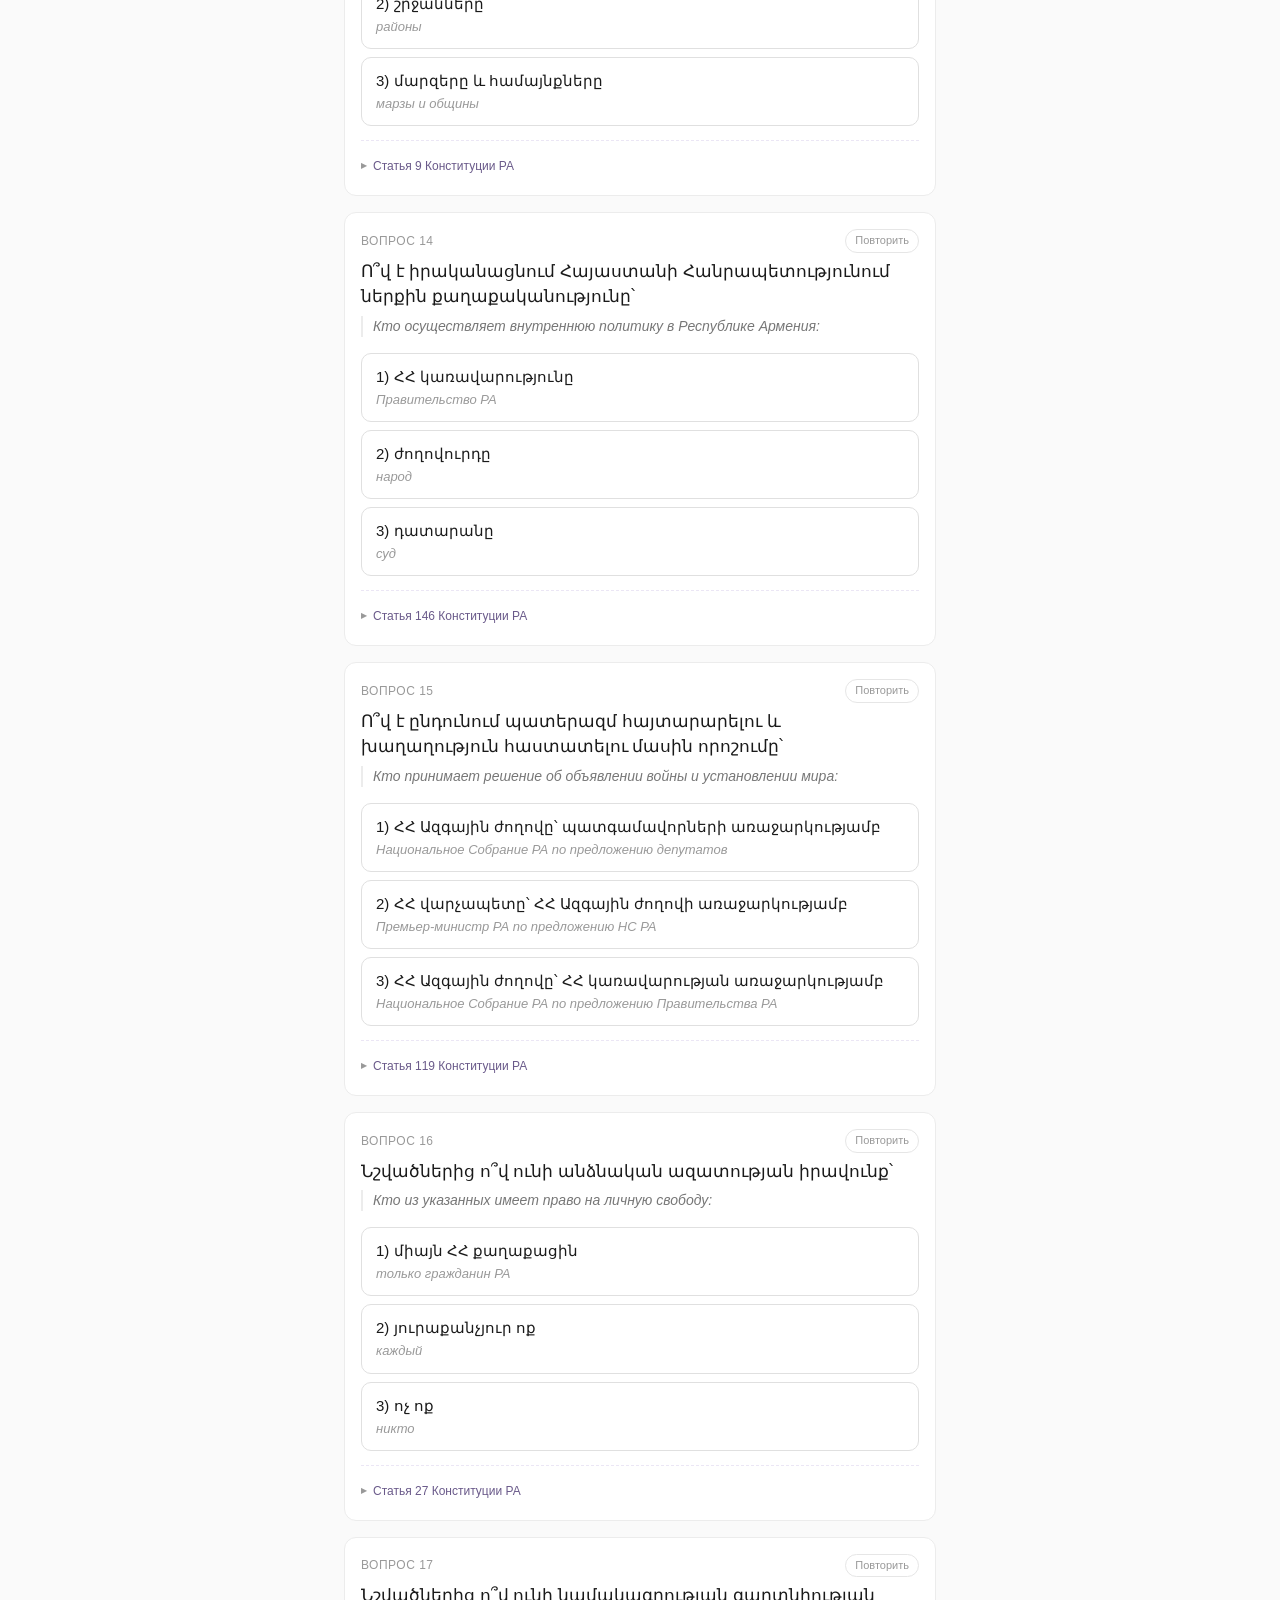
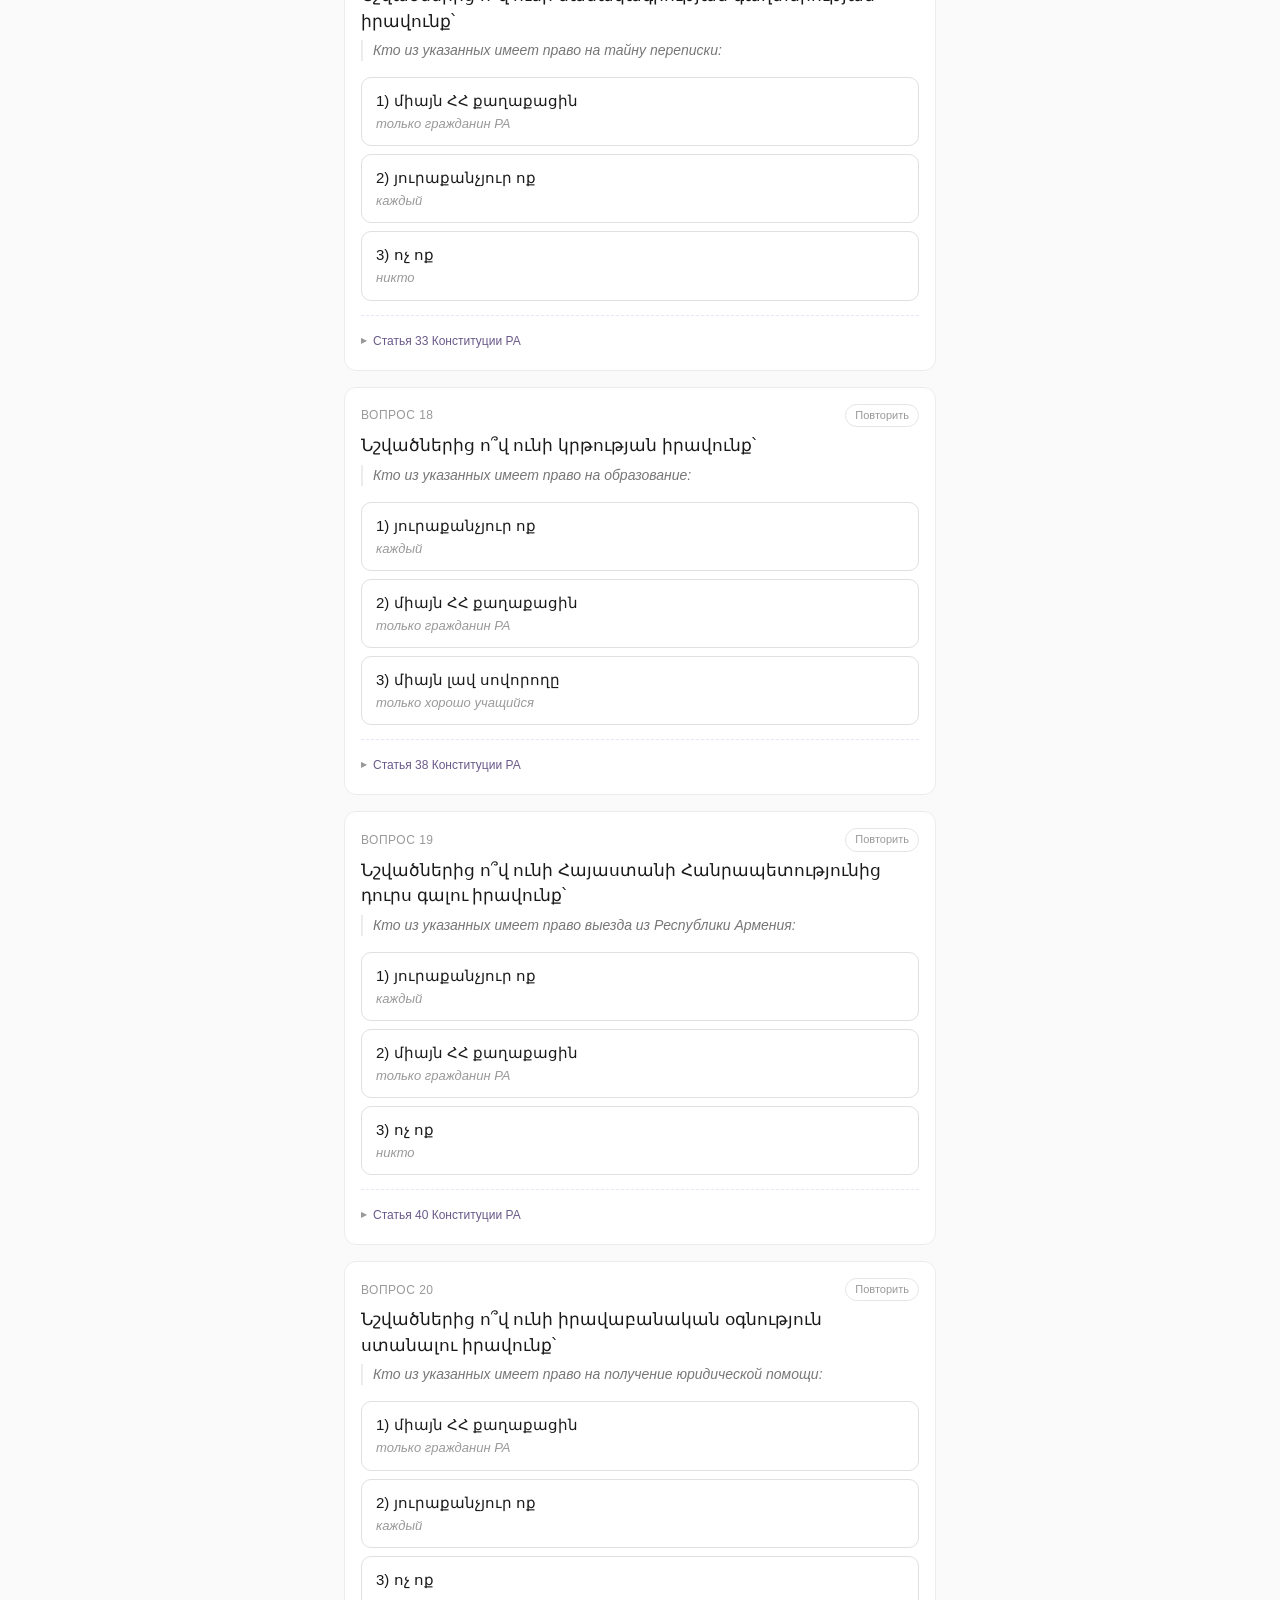
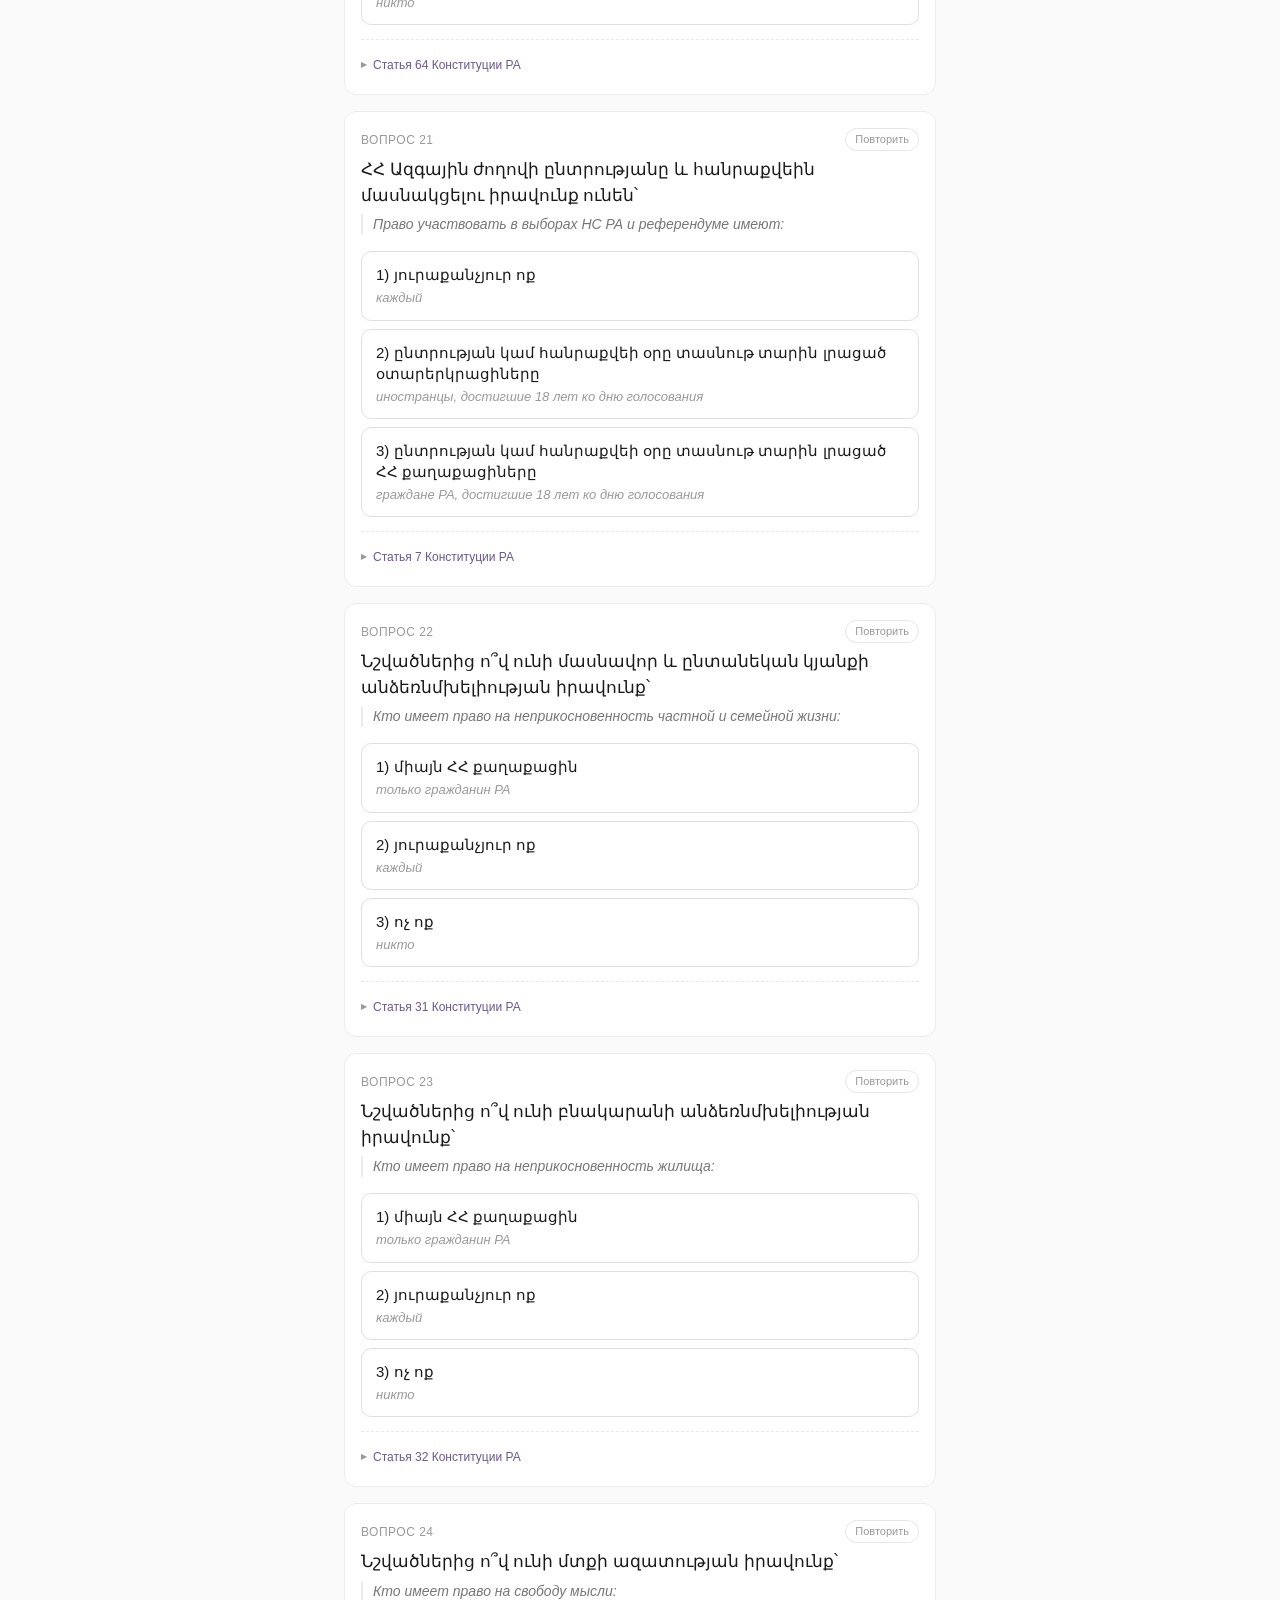
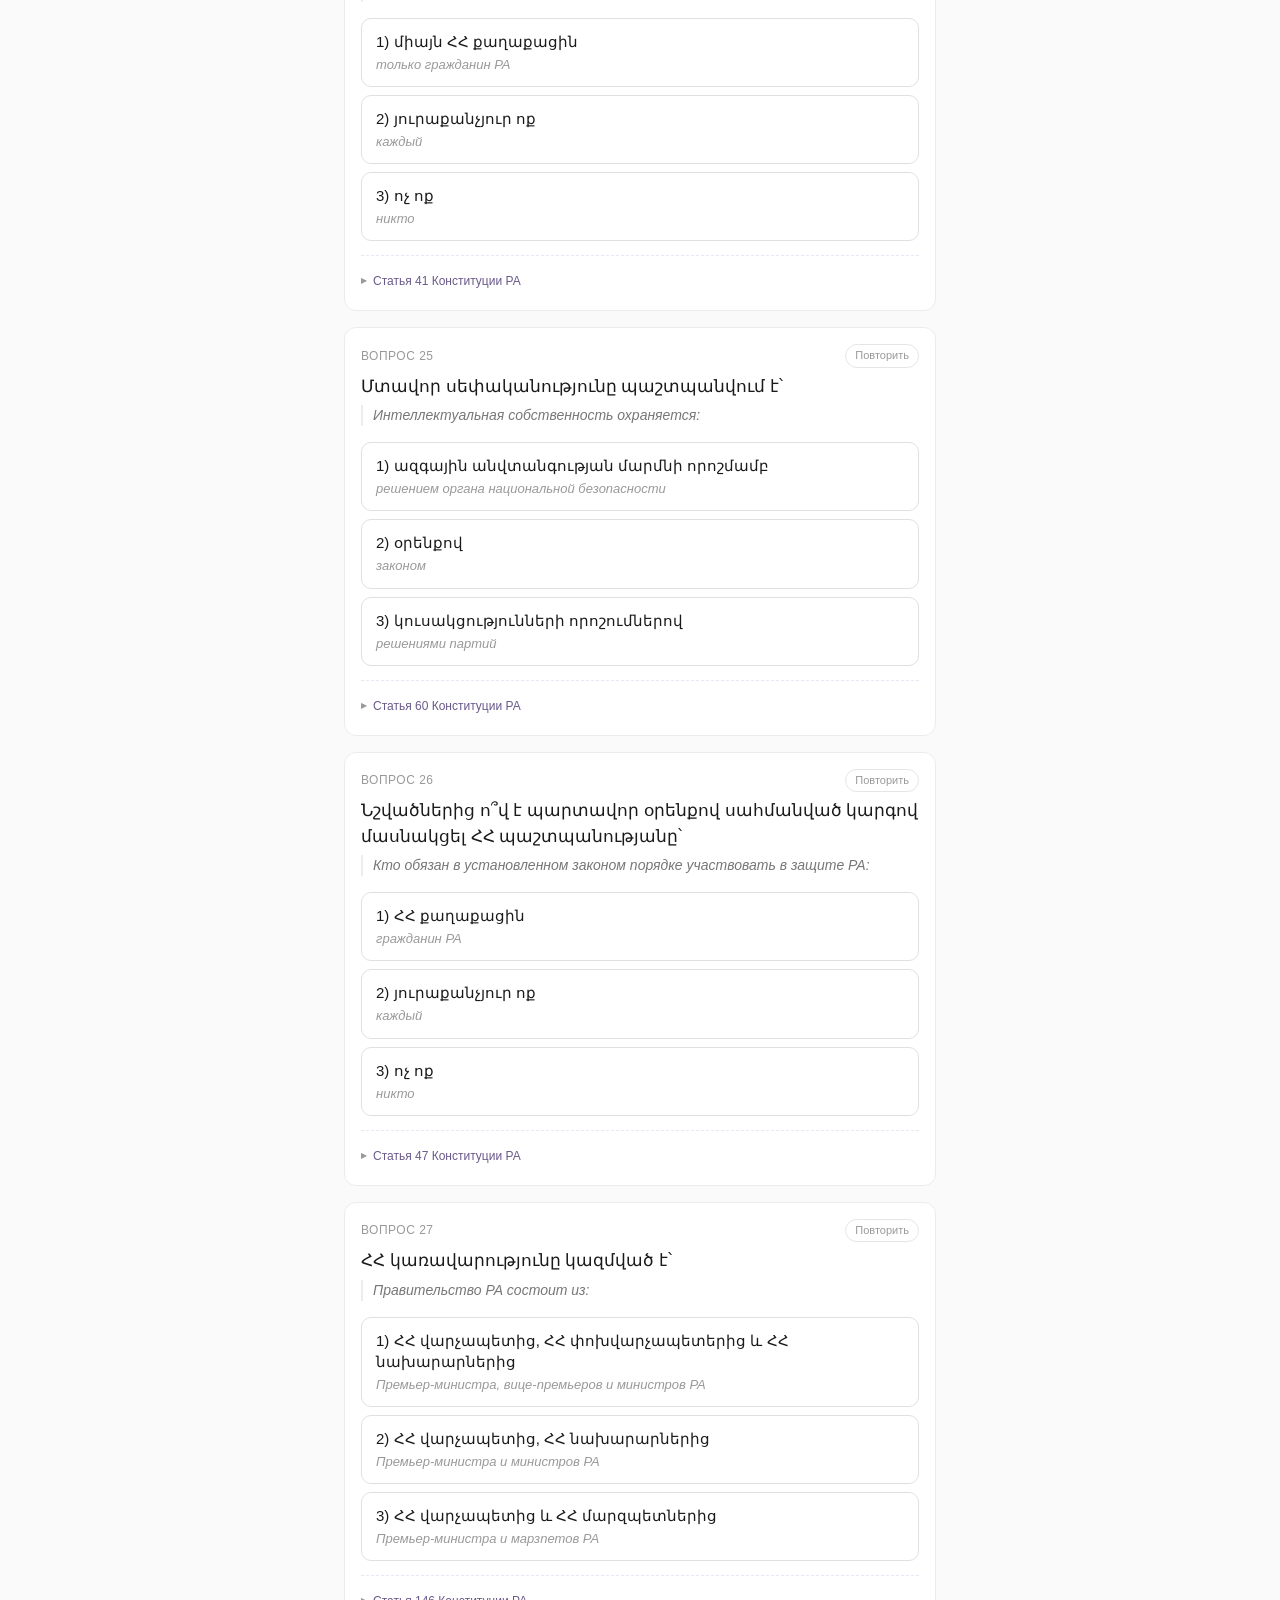
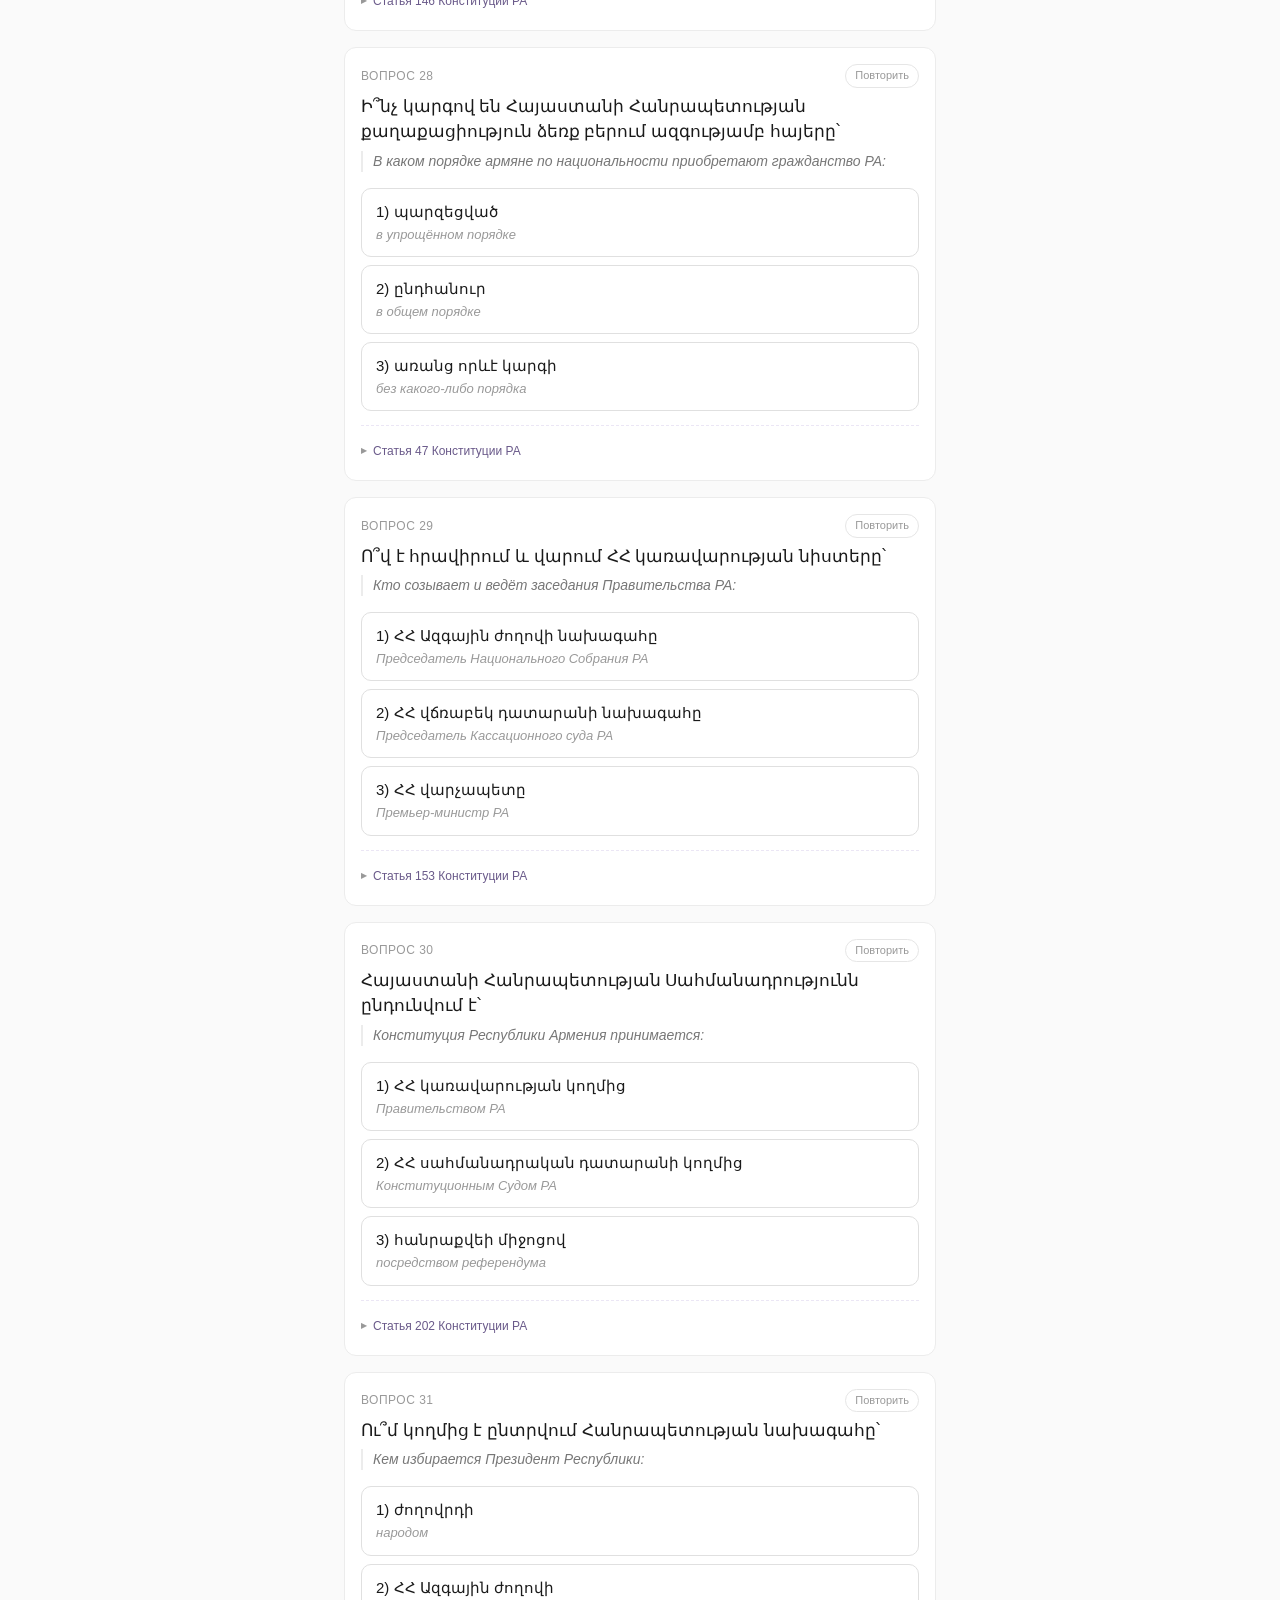
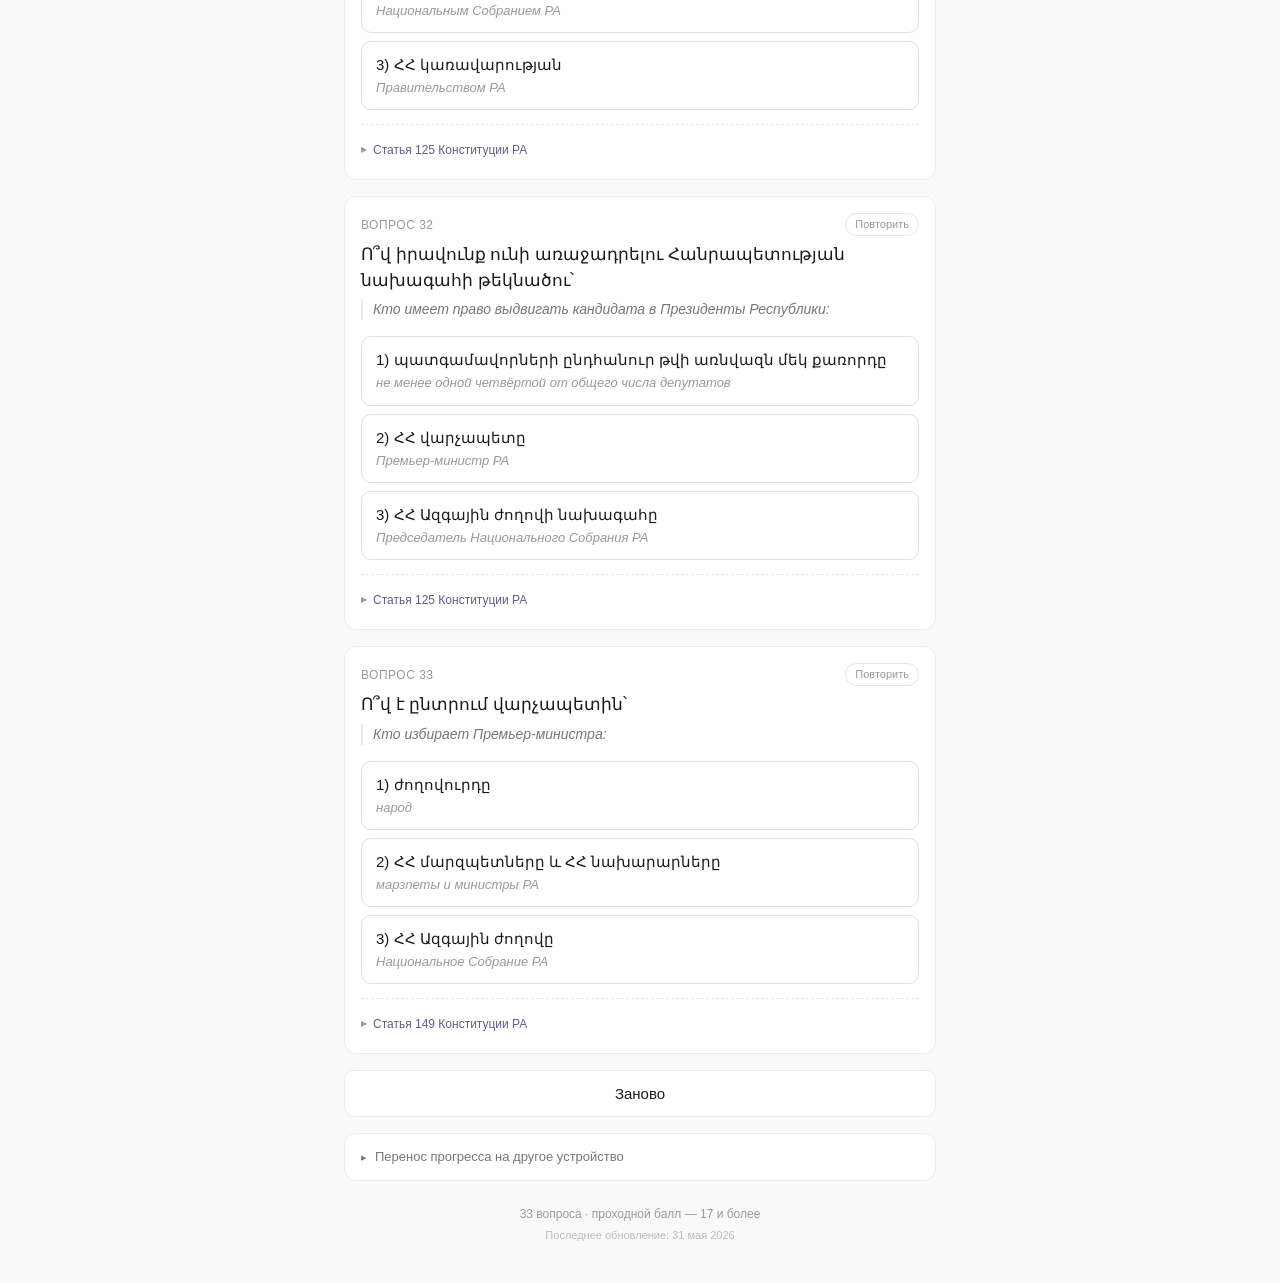
==== commit 45333358: "Переход к вопросу — через счётчик прогресса Отдельная форма «К вопросу [№] →» выглядела как анкета п" ====
--- a/index.html
+++ b/index.html
@@ -6,7 +6,7 @@
 <meta name="viewport" content="width=device-width, initial-scale=1.0, viewport-fit=cover" />
 <meta name="theme-color" content="#ffffff" />
 <title>Թեստ ՀՀ Սահմանադրության / Тест по Конституции РА</title>
-<link rel="stylesheet" href="styles.css?v=6" />
+<link rel="stylesheet" href="styles.css?v=7" />
 </head>
 <body data-test="official">
 
@@ -49,7 +49,8 @@
     <div class="progress">
     <span class="score" id="score">0 / 0</span>
     <div class="progress-bar"><div class="progress-fill" id="progressFill"></div></div>
-    <span class="score" id="counter">0 / 33</span>
+    <button type="button" class="score counter-btn" id="counter" title="Перейти к вопросу">0 / 33</button>
+    <input class="counter-input" id="jumpInput" type="number" min="1" inputmode="numeric" aria-label="Номер вопроса" hidden>
   </div>
     <div class="repeat-filter" role="group" aria-label="Какие вопросы показывать">
       <button type="button" class="rf-btn active" data-filter="all" aria-pressed="true">Все · <span id="rfAllCount">…</span></button>
@@ -66,11 +67,6 @@
         <button type="button" class="ra-btn" id="repeatRetryBtn">Пройти заново</button>
         <button type="button" class="ra-btn" id="repeatClearBtn">Очистить список</button>
       </div>
-      <form class="jumpto" id="jumpForm" autocomplete="off">
-        <label class="jumpto-label" for="jumpInput">К вопросу</label>
-        <input class="jumpto-input" id="jumpInput" type="number" min="1" inputmode="numeric" placeholder="№" aria-label="Номер вопроса">
-        <button class="jumpto-btn" type="submit" title="Перейти к вопросу">→</button>
-      </form>
     </div>
   </div>
 
@@ -103,9 +99,9 @@
   </footer>
 </div>
 
-<script src="articles.js?v=6"></script>
-<script src="questions-official.js?v=6"></script>
-<script src="config.js?v=6"></script>
-<script src="app.js?v=6"></script>
+<script src="articles.js?v=7"></script>
+<script src="questions-official.js?v=7"></script>
+<script src="config.js?v=7"></script>
+<script src="app.js?v=7"></script>
 </body>
 </html>
--- a/styles.css
+++ b/styles.css
@@ -312,23 +312,24 @@
   body.no-ru .ru-only {
     display: none !important;
   }
-  /* --- Быстрый переход к вопросу: компактное поле в липкой шапке --- */
-  .jumpto {
-    display: flex;
-    align-items: center;
-    gap: 6px;
-    margin-left: auto;
-  }
-  .jumpto-label {
-    font-size: 12px;
-    color: #999;
-    white-space: nowrap;
-  }
-  .jumpto-input {
-    width: 54px;
-    padding: 5px 6px;
-    background: #ffffff;
-    border: 1px solid #e0e0e0;
+  /* --- Быстрый переход к вопросу: счётчик прогресса работает как кнопка --- */
+  .counter-btn {
+    background: transparent;
+    border: none;
+    padding: 0;
+    font: inherit;
+    color: #555;
+    border-bottom: 1px dashed #c9c9c9;
+    cursor: pointer;
+    -webkit-tap-highlight-color: transparent;
+    transition: color 0.15s ease, border-color 0.15s ease;
+  }
+  .counter-btn:hover { color: #1a1a1a; border-bottom-color: #999; }
+  .counter-input {
+    width: 76px;
+    padding: 2px 6px;
+    background: #ffffff;
+    border: 1px solid #999;
     border-radius: 6px;
     font-family: inherit;
     font-size: 13px;
@@ -337,29 +338,14 @@
     -webkit-appearance: none;
     appearance: none;
     -moz-appearance: textfield;
-    transition: border-color 0.15s ease;
-  }
-  .jumpto-input::-webkit-outer-spin-button,
-  .jumpto-input::-webkit-inner-spin-button {
+  }
+  .counter-input::-webkit-outer-spin-button,
+  .counter-input::-webkit-inner-spin-button {
     -webkit-appearance: none;
     margin: 0;
   }
-  .jumpto-input:focus { outline: none; border-color: #999; }
-  .jumpto-input.error { border-color: #b3261e; }
-  .jumpto-btn {
-    padding: 5px 10px;
-    background: transparent;
-    border: 1px solid #e0e0e0;
-    border-radius: 6px;
-    font-family: inherit;
-    font-size: 13px;
-    line-height: 1.2;
-    color: #777;
-    cursor: pointer;
-    -webkit-tap-highlight-color: transparent;
-    transition: color 0.15s ease, border-color 0.15s ease;
-  }
-  .jumpto-btn:hover { color: #1a1a1a; border-color: #999; }
+  .counter-input:focus { outline: none; border-color: #1a1a1a; }
+  .counter-input.error { border-color: #b3261e; color: #b3261e; }
   .question {
     background: #ffffff;
     border: 1px solid #ececec;
